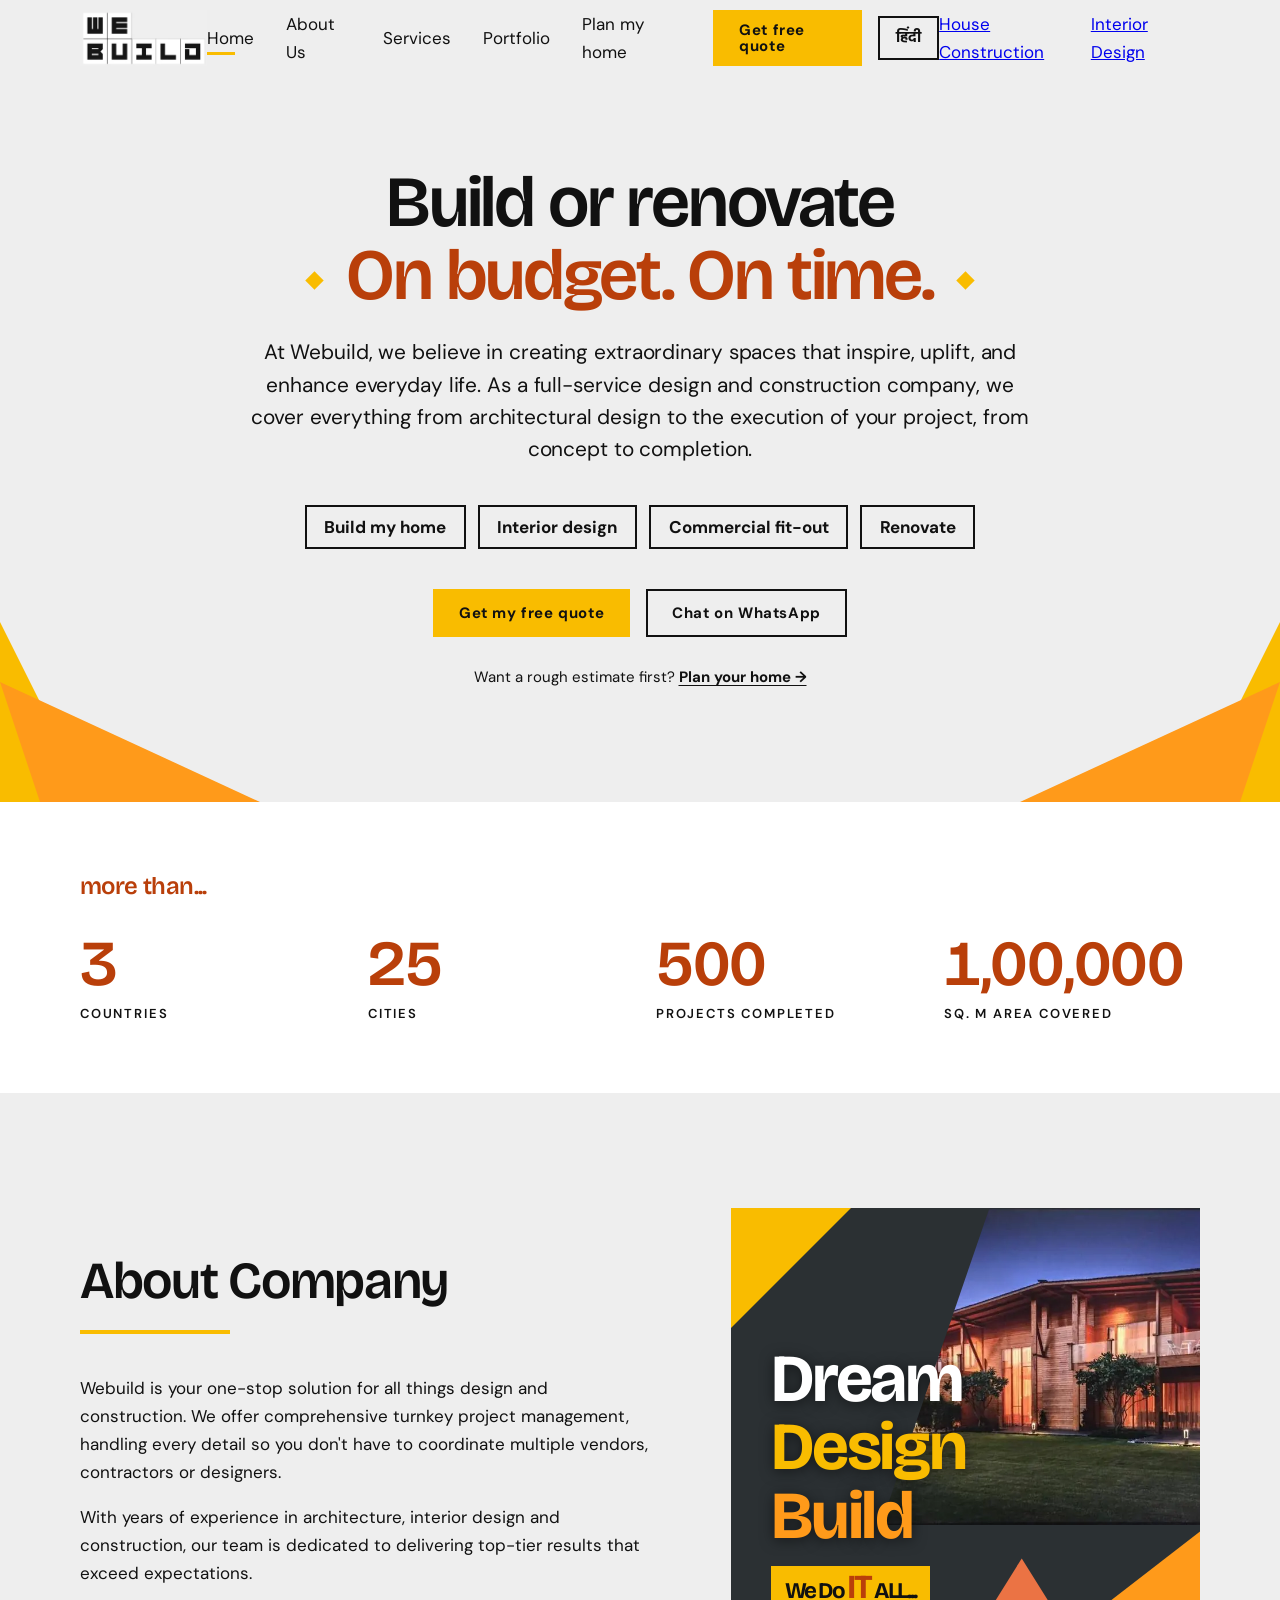
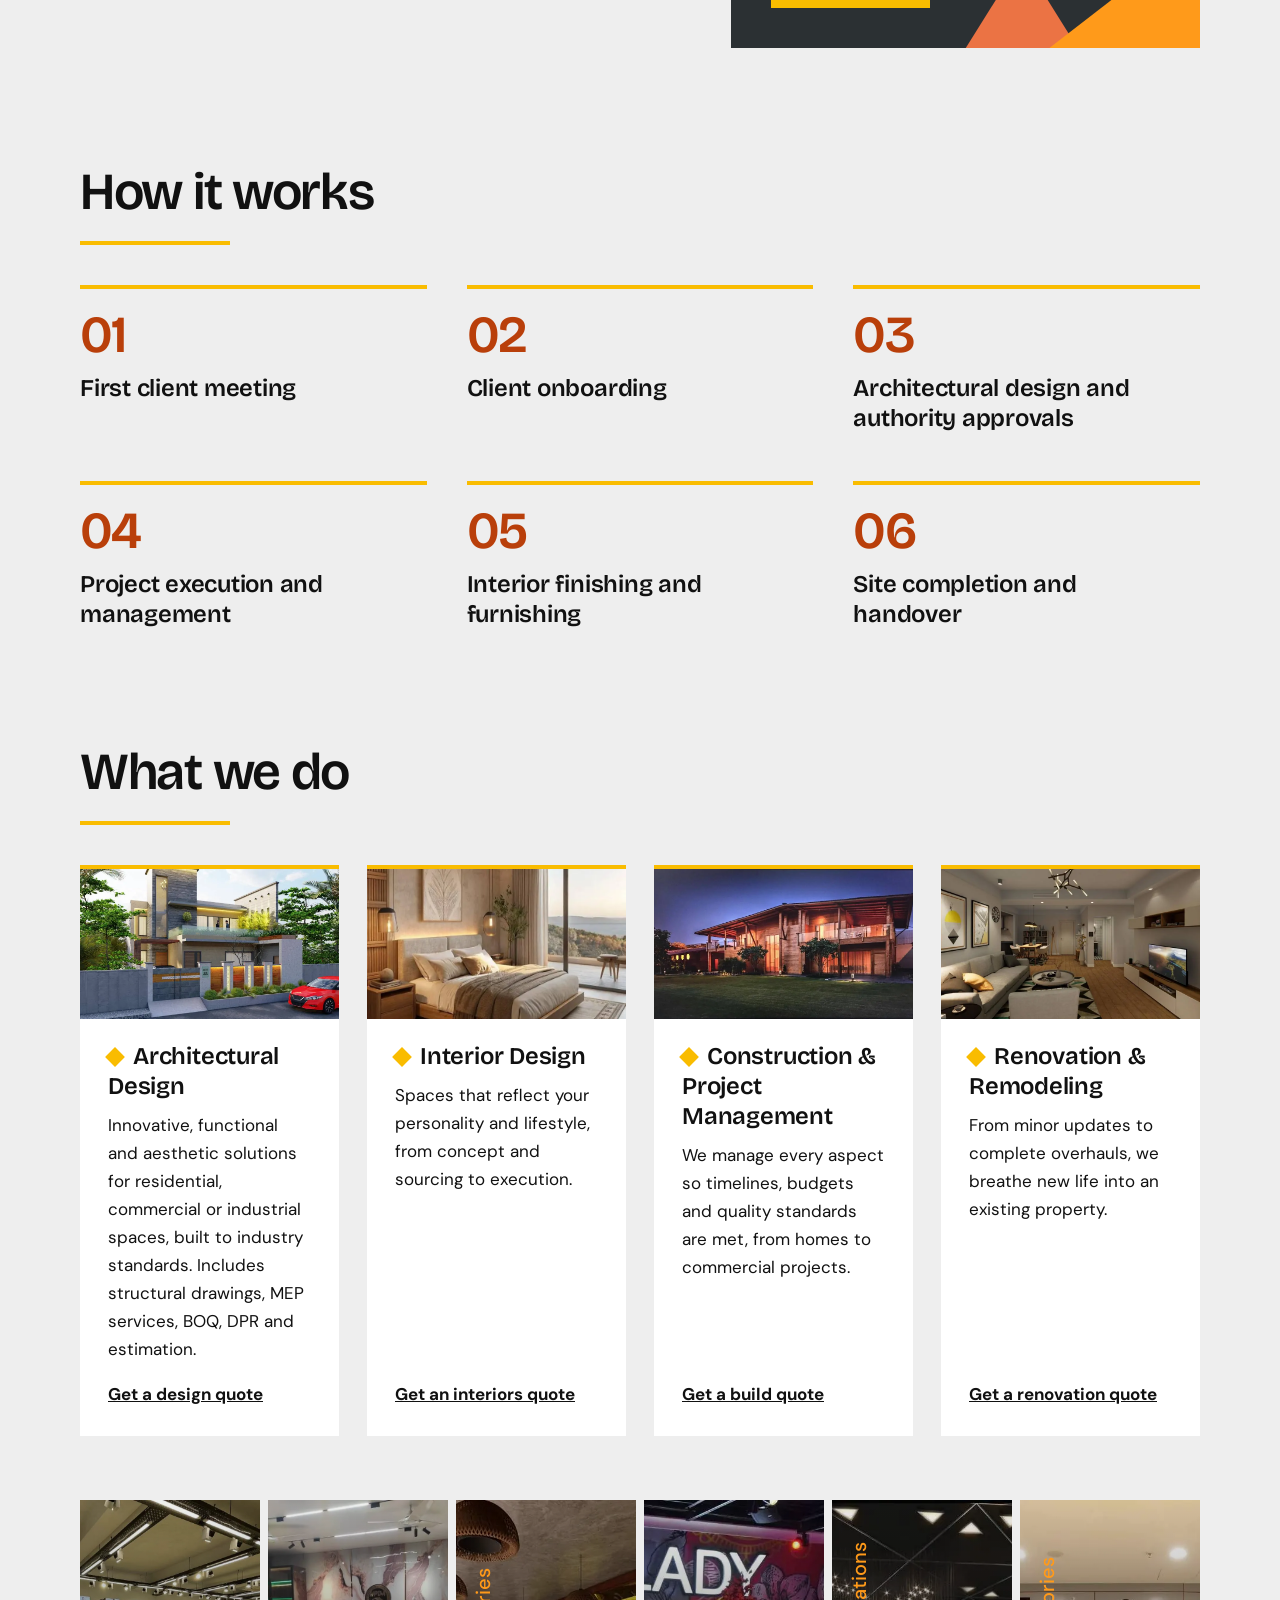
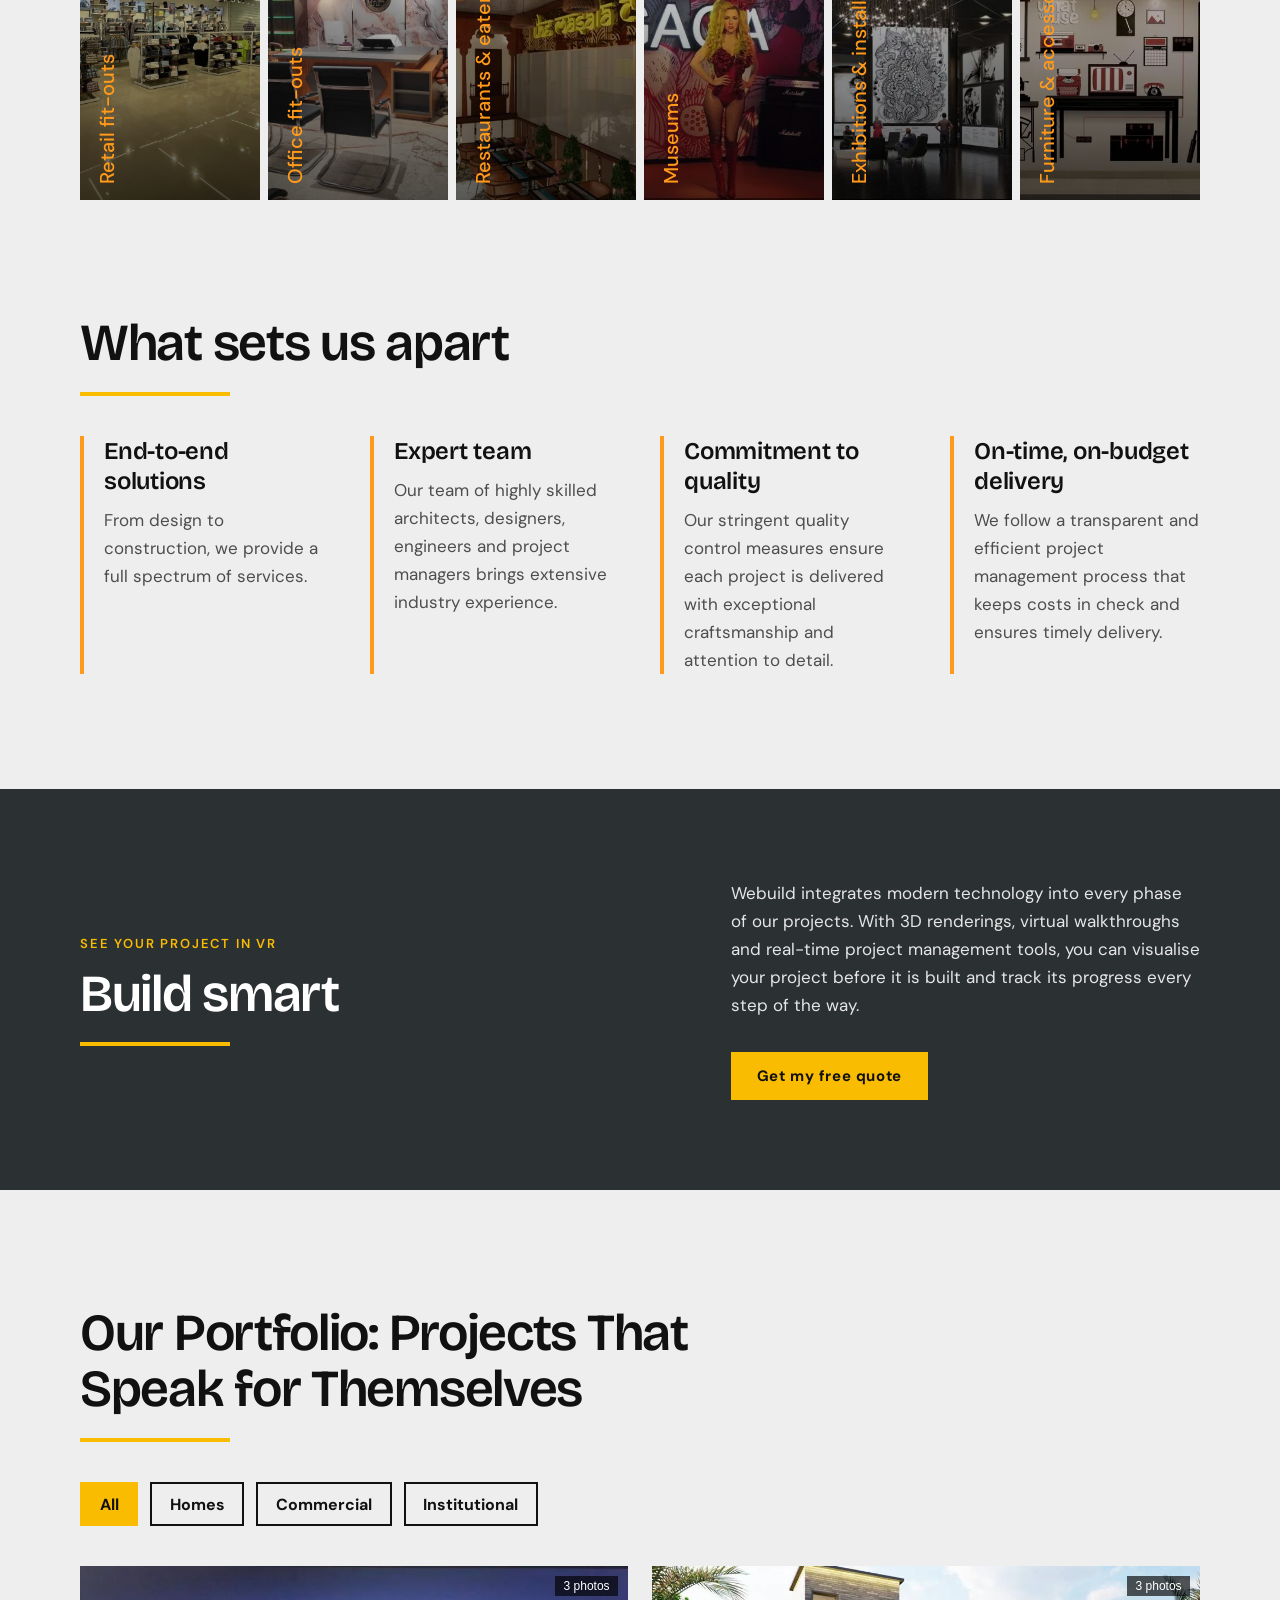
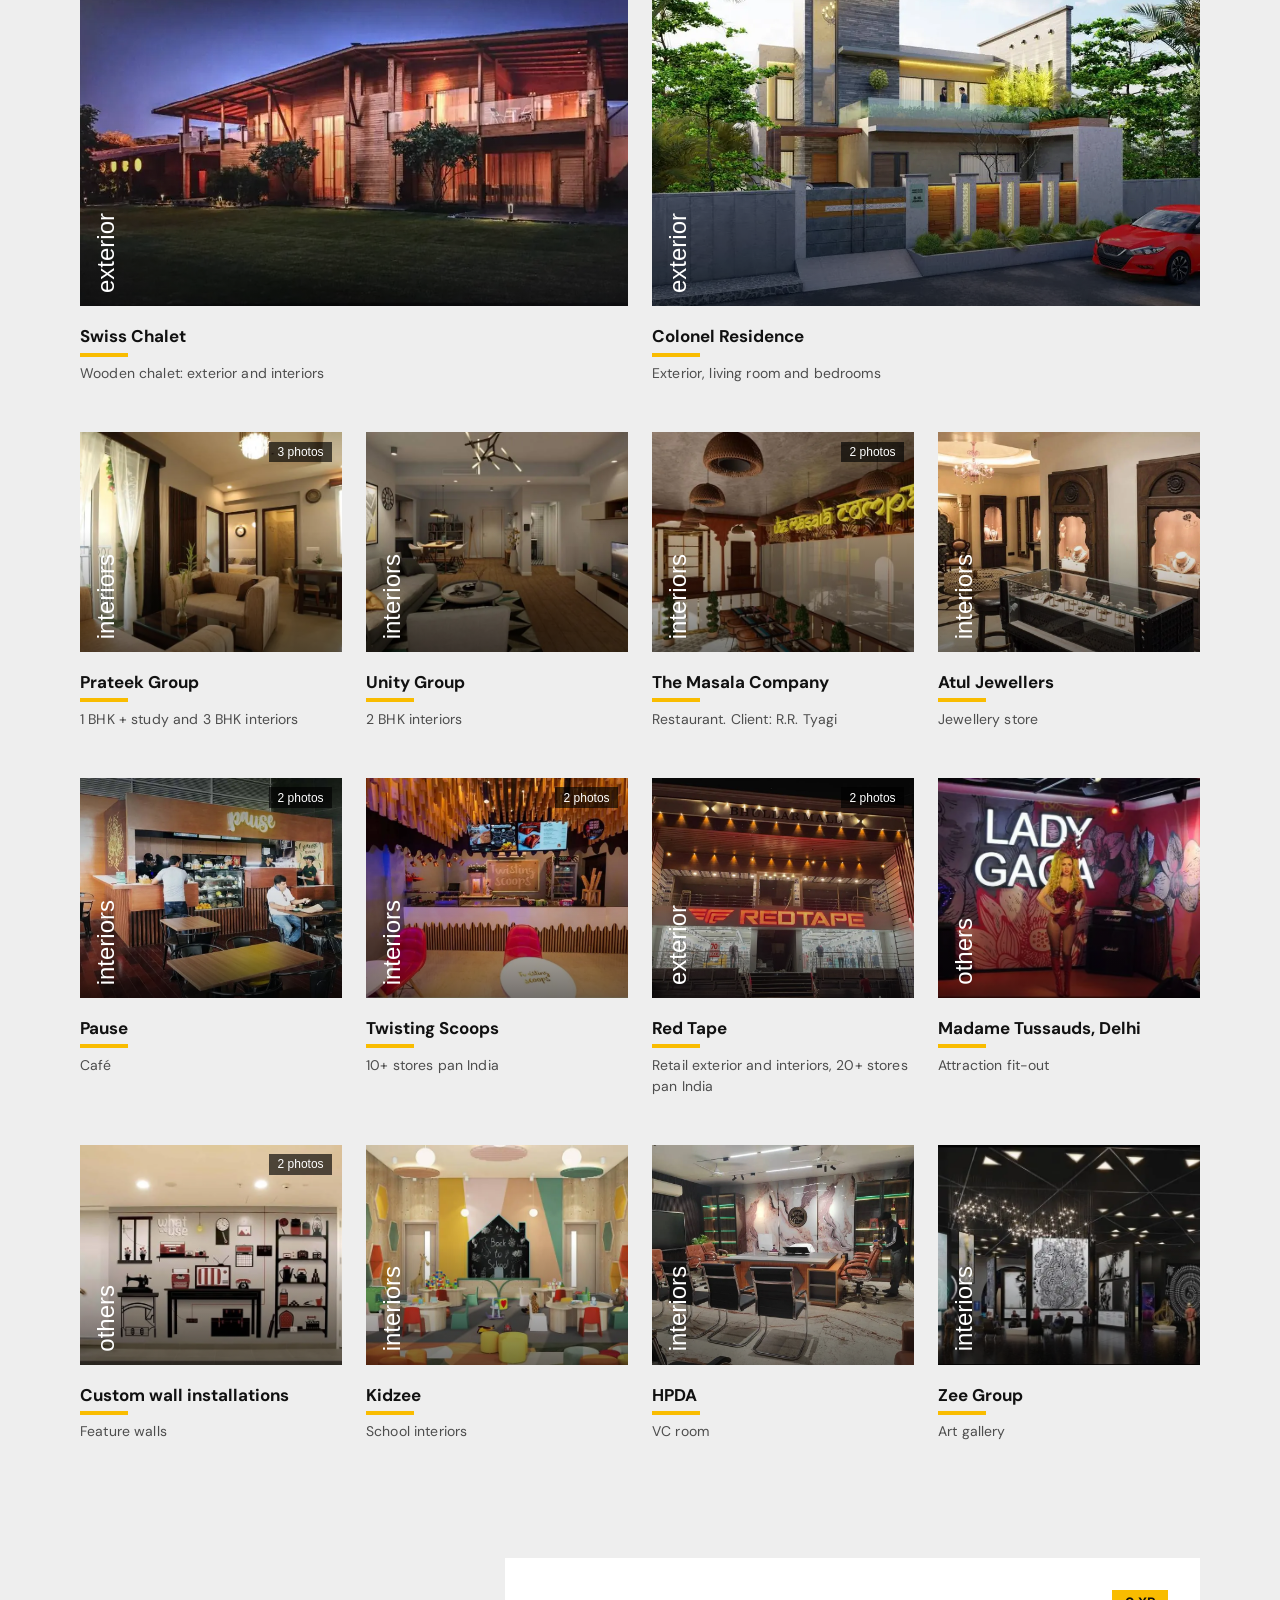
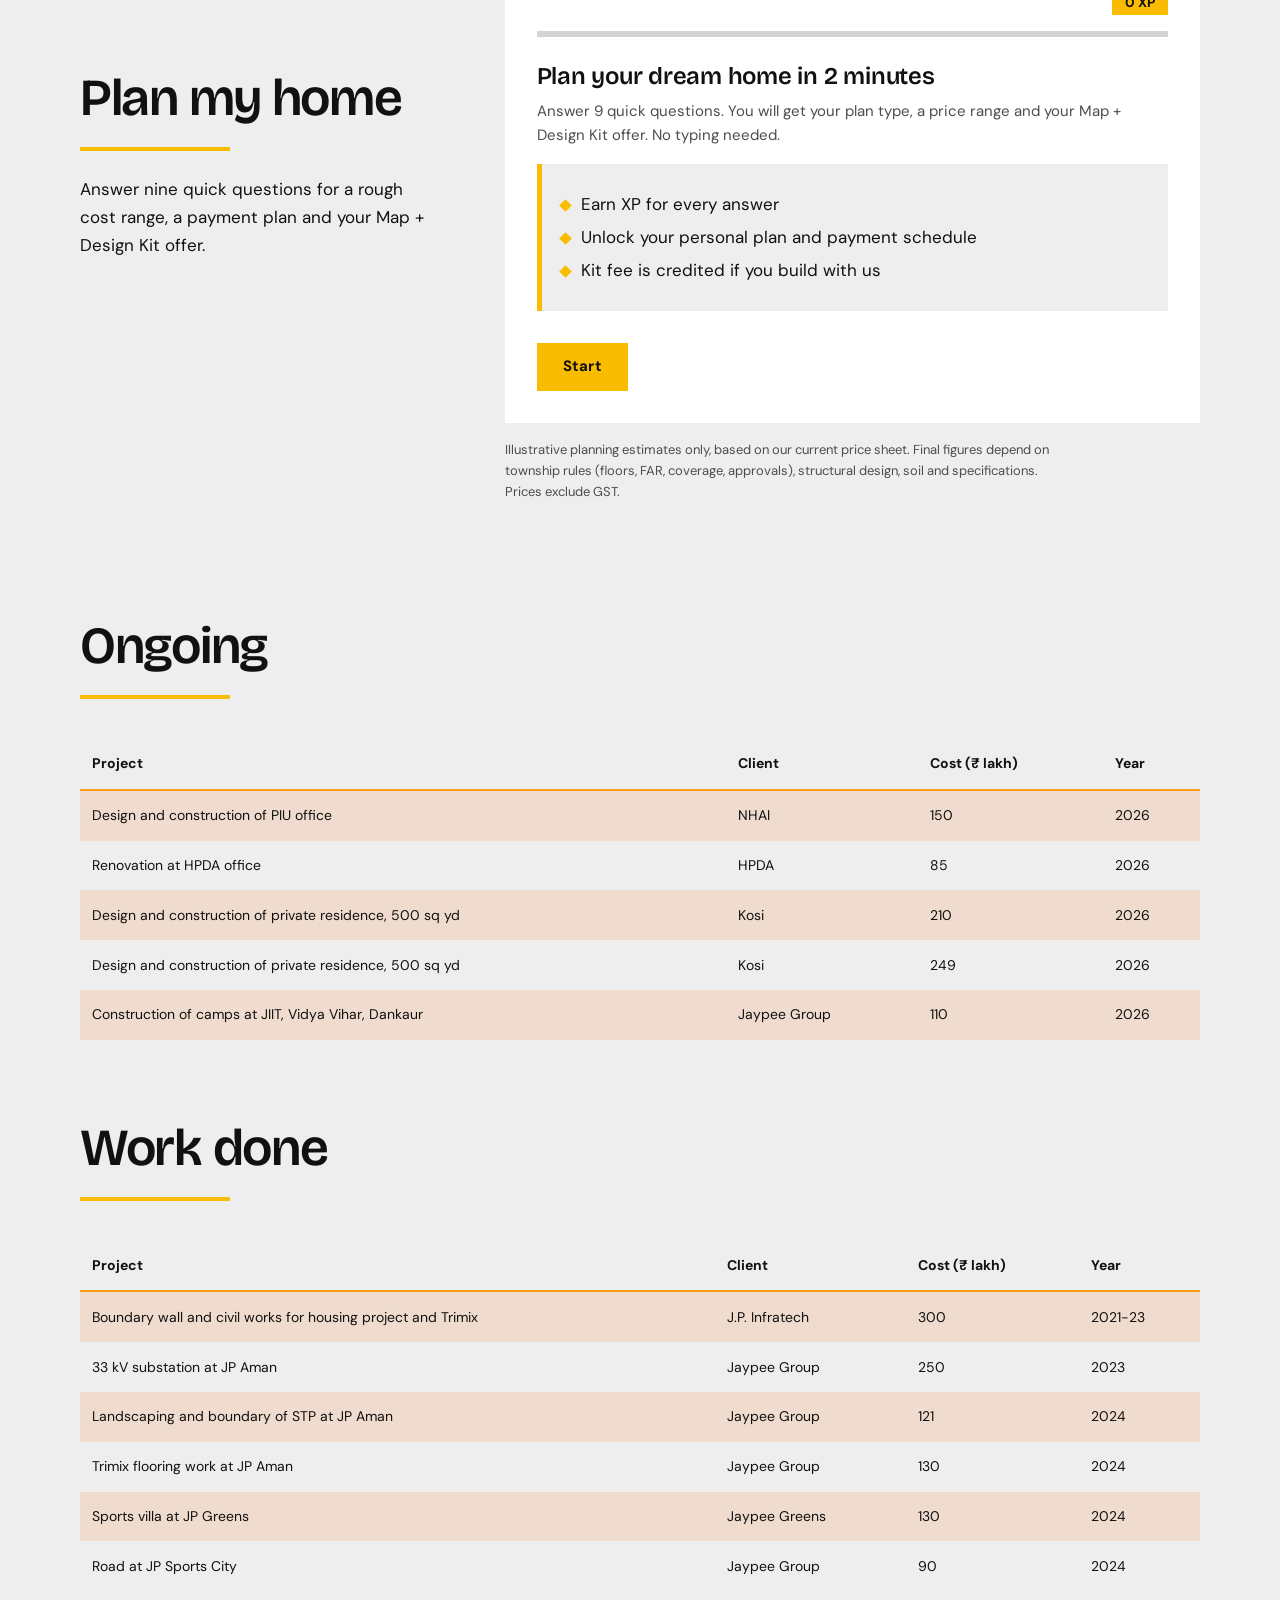
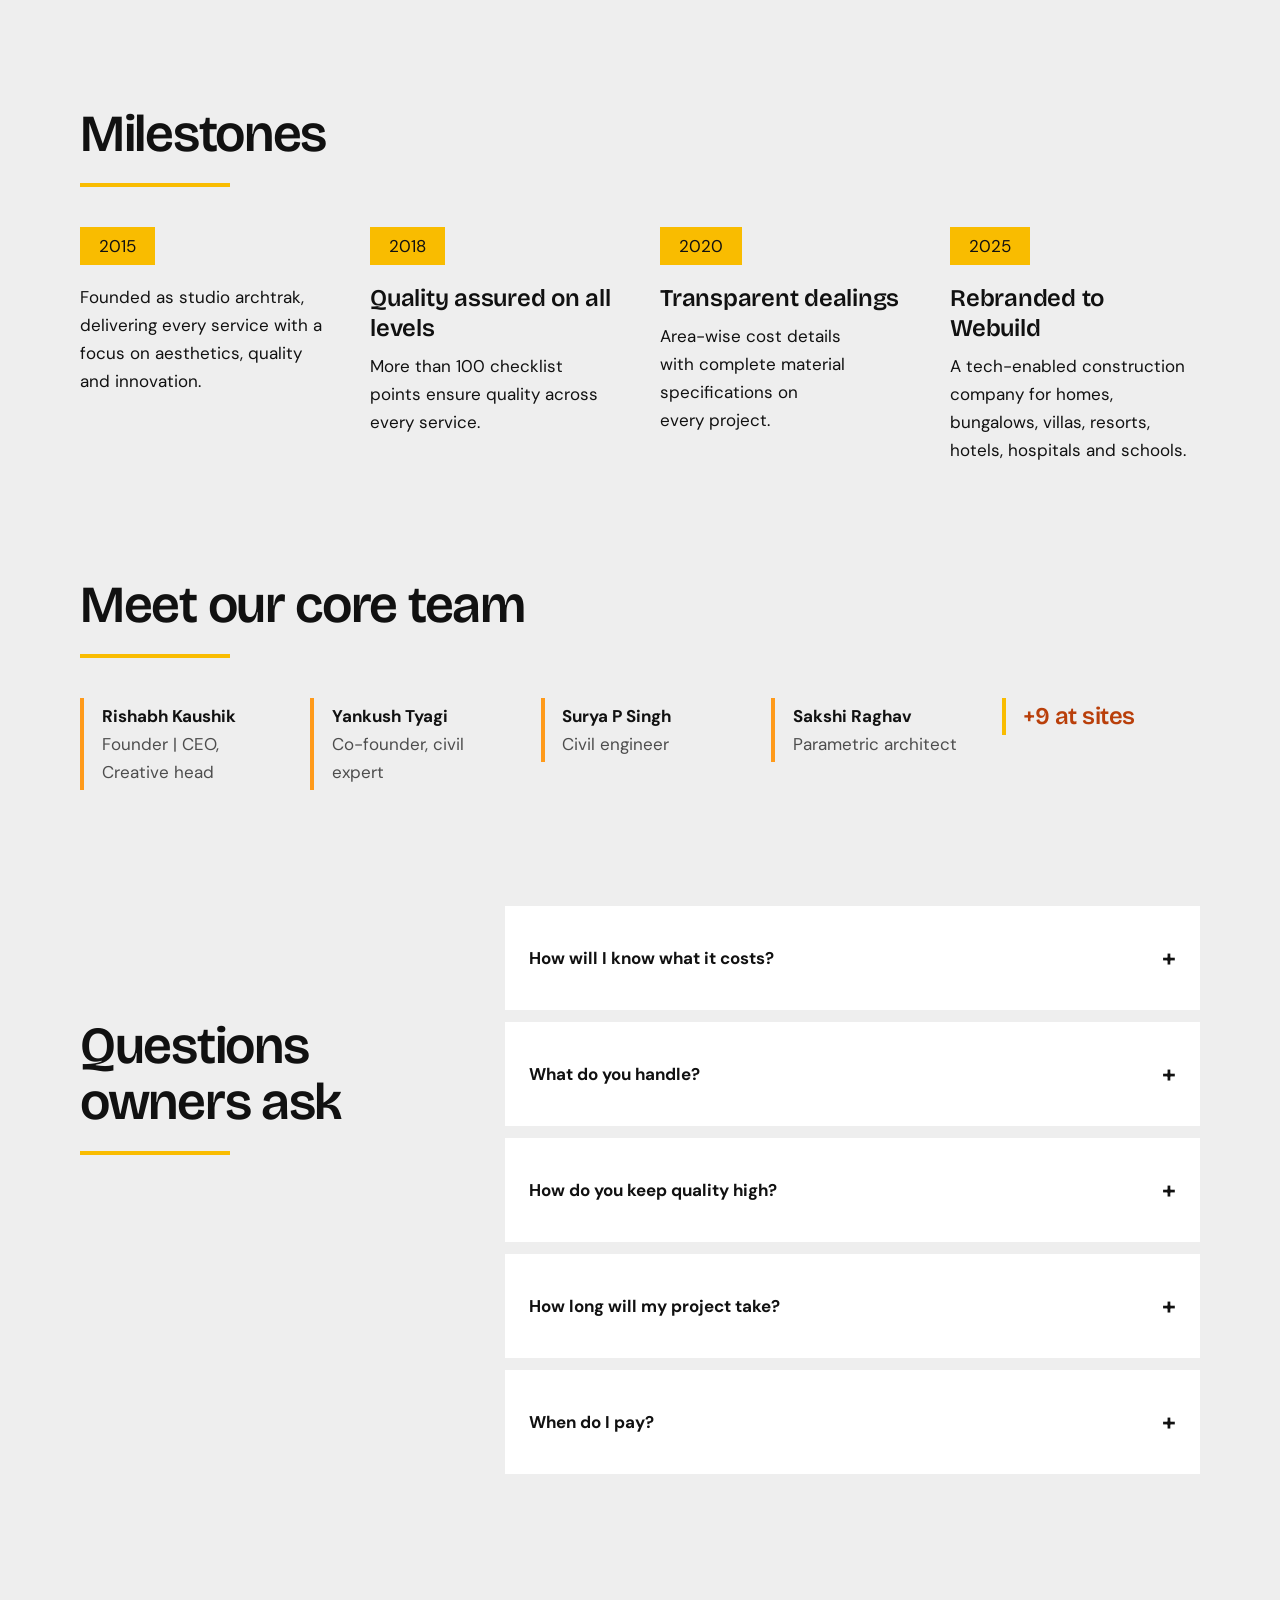
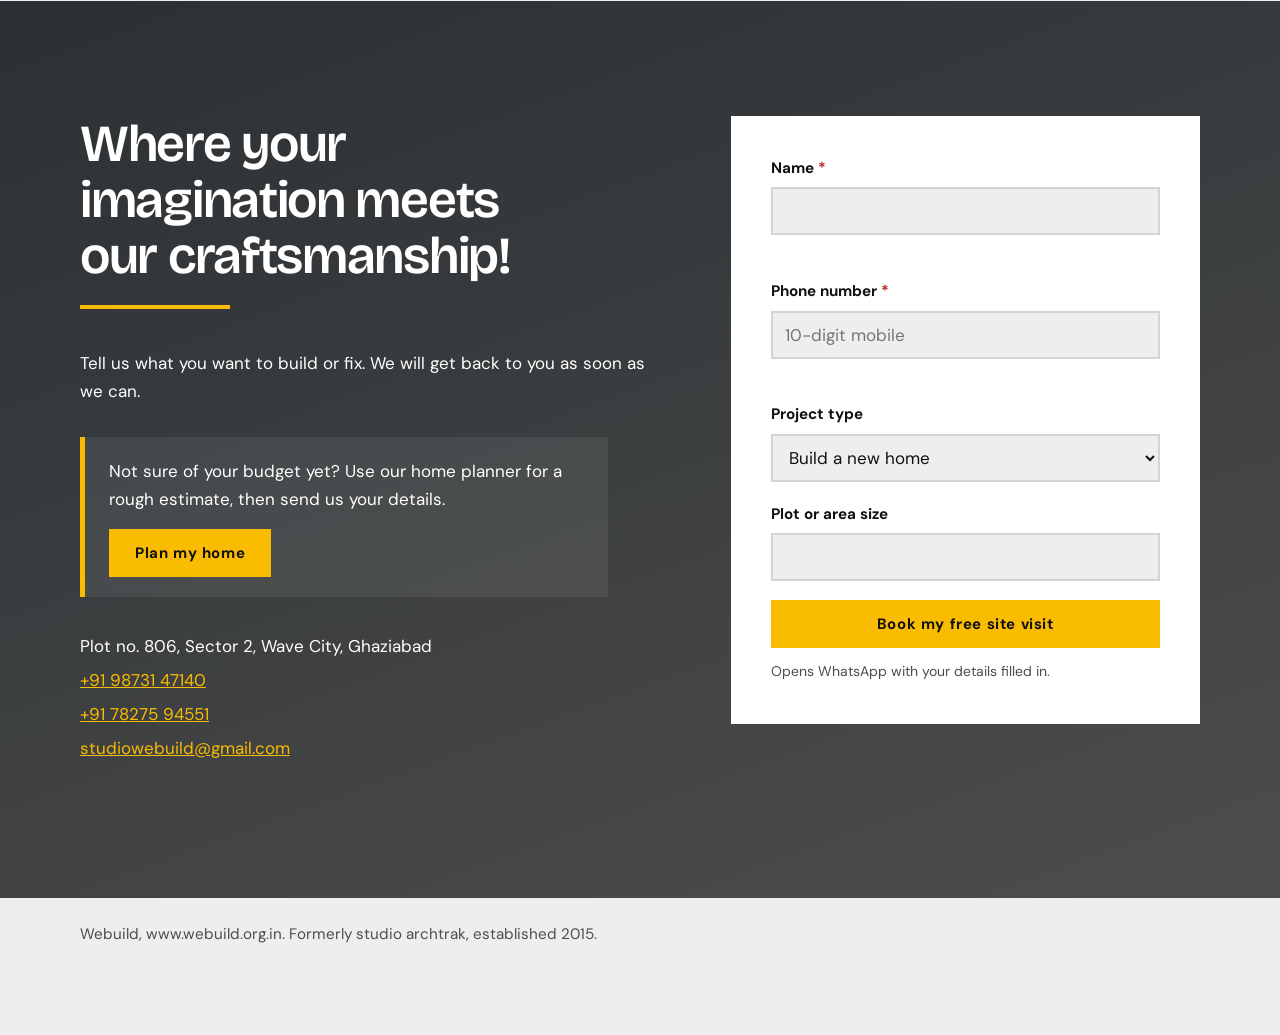
==== index.html @ 392fce67 "Add files via upload" ====
<!DOCTYPE html>

<html lang="en">
<head>
<meta charset="utf-8"/>
<meta content="width=device-width, initial-scale=1, viewport-fit=cover" name="viewport"/>
<title>House Construction &amp; Interior Design in Wave City/Ghaziabad/NCR | Webuild</title>
<meta content="Turnkey home construction, architecture and interiors in Wave City, Ghaziabad, NCR. Transparent area-wise costs, 100+ quality checks. Get a free site visit." name="description"/>
<link href="https://fonts.googleapis.com" rel="preconnect"/><link crossorigin="" href="https://fonts.gstatic.com" rel="preconnect"/><meta content="index,follow,max-image-preview:large" name="robots"/><link href="https://www.webuild.org.in/" rel="canonical"/><link href="https://www.webuild.org.in/" hreflang="en" rel="alternate"/><link href="https://www.webuild.org.in/hi/" hreflang="hi" rel="alternate"/><link href="https://www.webuild.org.in/" hreflang="x-default" rel="alternate"/><meta content="https://www.webuild.org.in/" property="og:url"/><meta content="Webuild" property="og:site_name"/><meta content="https://www.webuild.org.in/images/webuild-swiss-chalet-exterior-at-dusk.webp" property="og:image"/><meta content="1000" property="og:image:width"/><meta content="551" property="og:image:height"/><meta content="https://www.webuild.org.in/images/webuild-swiss-chalet-exterior-at-dusk.webp" name="twitter:image"/><meta content="hi_IN" property="og:locale:alternate"/><script>window.WB={lang:"en",alt:"https://www.webuild.org.in/hi/"}</script><script async="" src="https://www.googletagmanager.com/gtag/js?id=G-YB61EN7J5C"></script><script>window.dataLayer=window.dataLayer||[];function gtag(){dataLayer.push(arguments)}gtag('js',new Date());gtag('config','G-YB61EN7J5C');</script>
<link href="data:image/svg+xml,%3Csvg xmlns='http://www.w3.org/2000/svg' viewBox='0 0 64 64'%3E%3Crect width='64' height='64' fill='%23F9BC00'/%3E%3Ctext x='32' y='47' font-size='42' font-weight='700' text-anchor='middle' font-family='Arial' fill='%23111'%3EW%3C/text%3E%3C/svg%3E" rel="icon"/>
<meta content="website" property="og:type"/><meta content="House Construction &amp; Interior Design in Wave City/Ghaziabad/NCR | Webuild" property="og:title"/><meta content="Turnkey home construction, architecture and interiors in Wave City, Ghaziabad, NCR. Transparent area-wise costs, 100+ quality checks. Get a free site visit." property="og:description"/><meta content="en_IN" property="og:locale"/><meta content="summary" name="twitter:card"/><meta content="#F9BC00" name="theme-color"/>
<script type="application/ld+json">{"@context":"https://schema.org","@type":"GeneralContractor","name":"Webuild","alternateName":"studio archtrak","foundingDate":"2015","url":"https://www.webuild.org.in/","areaServed":["Wave City","Ghaziabad","Delhi NCR"],"email":"studiowebuild@gmail.com","telephone":["+919873147140","+917827594551"],"address":{"@type":"PostalAddress","streetAddress":"Plot no. 806, Sector 2, Wave City","addressLocality":"Ghaziabad","addressRegion":"Uttar Pradesh","addressCountry":"IN"}}</script>
<link href="https://fonts.googleapis.com/css2?family=Bricolage+Grotesque:opsz,wght@12..96,600;12..96,700&amp;family=DM+Sans:wght@400;500;700&amp;family=Hind:wght@400;600;700&amp;display=swap" rel="stylesheet"/>
<style>
/* Tokens taken from the profile deck: light grey ground, yellow/orange/coral triangles, charcoal, slate */
:root{--bg:#EEE;--card:#fff;--ink:#111;--mut:#4d4d4d;--y:#F9BC00;--o:#FF9A1A;--c:#EB7344;--s:#869CA3;--row:#F0DCCE;--line:#d4d4d4;
--f:"DM Sans","Hind",Arial,Helvetica,sans-serif;--fh:"Bricolage Grotesque","Hind","DM Sans",Arial,sans-serif;--lead:clamp(1.125rem,2vw,1.3rem);--sec:clamp(4.5rem,9vw,8rem);--gut:clamp(1.5rem,6vw,3rem);/* SPACING 4pt scale */--s2:.5rem;--s4:1rem;--s5:1.5rem;--s7:3rem;--s8:5rem;/* TYPE SCALE (fluid, ~1.25 ratio) */--t0:1.0625rem;--t1:clamp(1.25rem,2.4vw,1.5rem);--t2:clamp(1.5rem,3vw,1.9rem);--t3:clamp(2rem,5vw,3.25rem);--t4:clamp(2.5rem,7vw,4.5rem);/* COLOUR ROLES: brand shapes (--y,--o,--c) vs text-safe accent (--at, 4.5:1) */--at:#B93F0A;--err:#B3261E;/* MOTION */--ease:cubic-bezier(.2,.7,.2,1);--dur:.2s;color-scheme:light dark;box-sizing:border-box;padding-top:env(safe-area-inset-top,0px);padding-bottom:env(safe-area-inset-bottom,0px)}
@media (prefers-color-scheme:dark){:root:not([data-theme="light"]){--bg:#1c1f22;--card:#262a2e;--ink:#f2f2f2;--mut:#c4c4c4;--row:#33302d;--line:#3a3f44;--at:#FF9A1A;--err:#ff8a80}}
:root[data-theme="dark"]{--bg:#1c1f22;--card:#262a2e;--ink:#f2f2f2;--mut:#c4c4c4;--row:#33302d;--line:#3a3f44;--at:#FF9A1A;--err:#ff8a80}
*,*::before,*::after{box-sizing:inherit}
html{height:100%;scroll-behavior:smooth;scroll-padding-top:calc(env(safe-area-inset-top,0px) + 80px)}
body{min-height:100%;margin:0;background:var(--bg);color:var(--ink);font:400 var(--t0)/1.65 var(--f)}
h1,h2,h3{margin:0 0 .4em;font-family:var(--fh)}
h1{font-weight:600;line-height:1.02;letter-spacing:-.03em;font-size:var(--t4);text-wrap:balance}h2{font-weight:600;line-height:1.08;letter-spacing:-.025em;text-wrap:balance}
h2{font-size:var(--t3)}
h3{font-size:var(--t1);font-weight:600;line-height:1.25;letter-spacing:-.01em}
p{margin:0 0 1em;max-width:62ch;text-wrap:pretty}
:focus-visible{outline:3px solid var(--c);outline-offset:3px}
.w{width:min(100% - 2*var(--gut),1120px);margin-inline:auto;position:relative;z-index:1}
section{padding:var(--sec) 0;position:relative;overflow:hidden}
.sr{position:absolute;left:-9999px}
.rule{display:block;width:150px;height:4px;background:var(--y);margin:1.25rem 0 2.5rem}
.dia::before{content:"";display:inline-block;width:14px;height:14px;background:var(--y);transform:rotate(45deg);margin-right:.7rem}
.btn{display:inline-flex;align-items:center;justify-content:center;min-height:48px;padding:.6rem 1.5rem;border:2px solid var(--y);background:linear-gradient(var(--o),var(--o)) no-repeat left/0 100% var(--y);color:#111;font:700 .9375rem/1.1 var(--f);letter-spacing:.04em;text-decoration:none;cursor:pointer;transition:background-size var(--dur) var(--ease),border-color var(--dur),transform var(--dur) var(--ease)}
.btn:hover{background-size:100% 100%;border-color:var(--o)}.btn:active{transform:translateY(1px)}
.btn.alt{background:linear-gradient(var(--ink),var(--ink)) no-repeat left/0 100% transparent;color:var(--ink);border-color:var(--ink);transition:background-size var(--dur) var(--ease),color var(--dur)}
.btn.alt:hover{background-size:100% 100%;color:var(--bg);border-color:var(--ink)}
/* header + tiled logo */
header{position:fixed;left:0;right:0;top:env(safe-area-inset-top,0px);z-index:20;background:var(--bg)}main{padding-top:calc(76px + env(safe-area-inset-top,0px))}
.bar{display:flex;align-items:center;justify-content:space-between;min-height:76px}
.logo{text-decoration:none;display:block}.logo img{display:block;height:56px;width:auto;max-width:100%}
nav ul{display:flex;gap:2rem;list-style:none;margin:0;padding:0;align-items:center}
nav a{color:var(--ink);text-decoration:none;position:relative;padding-bottom:.4rem}
nav a:not(.btn)::after{content:"";position:absolute;left:0;bottom:0;width:0;height:3px;background:var(--y);transition:width .2s}
nav a:not(.btn):hover::after,nav a[aria-current]::after{width:28px}
.lt{min-height:44px;margin-left:var(--s4);padding:0 var(--s4);border:2px solid var(--ink);background:transparent;color:var(--ink);font:700 .95rem var(--f);cursor:pointer}.lt:hover{background:var(--ink);color:var(--bg)}
.mb{display:none;min-width:48px;min-height:48px;background:none;border:2px solid var(--ink);color:var(--ink);font-size:1.3rem;cursor:pointer}
@media (max-width:820px){.mb{display:block}nav{position:absolute;left:0;right:0;top:100%;background:var(--bg);display:none;border-bottom:3px solid var(--y)}nav.open{display:block}nav ul{flex-direction:column;align-items:stretch;gap:0;padding:.5rem 1.25rem 1rem}nav li a{display:block;padding:.8rem 0}}
/* hero with low-poly corners */
.hero{text-align:center;padding-top:clamp(3.5rem,7vw,6rem);padding-bottom:7rem}
.hero h1{margin-bottom:1.5rem}
.hero .o{color:var(--at);display:block}
.hero .o::before,.hero .o::after{content:"";display:inline-block;width:.18em;height:.18em;background:var(--y);transform:rotate(45deg);margin:0 .35em;vertical-align:middle}
.hero p{margin-inline:auto;max-width:56ch;font-size:var(--lead);line-height:1.55;letter-spacing:-.005em}
.deco{position:absolute;z-index:0;pointer-events:none}
.bl{bottom:0;left:0;width:260px}.br{bottom:0;right:0;width:260px;transform:scaleX(-1)}
.chips{display:flex;flex-wrap:wrap;gap:.75rem;justify-content:center;margin:2.5rem 0 0;padding:0;list-style:none}
.chips a{display:flex;align-items:center;min-height:44px;padding:0 1.1rem;transition:background var(--dur),color var(--dur);border:2px solid var(--ink);color:var(--ink);text-decoration:none;font-weight:700;background:var(--bg)}
.chips a:hover{background:var(--ink);color:var(--bg)}
.cta{display:flex;flex-wrap:wrap;gap:1rem;justify-content:center;margin-top:2.5rem}
/* stats */
.stats{background:var(--card);padding:clamp(3rem,6vw,4.5rem) 0}
.stats .w{display:grid;grid-template-columns:1fr;gap:2rem}
.stats h2{color:var(--at);margin:0;font-size:var(--t1)}.stats h2 br{display:none}
.stats ul{list-style:none;margin:0;padding:0;display:grid;grid-template-columns:repeat(4,minmax(0,1fr));gap:2rem}
.stats li{display:flex;flex-direction:column;align-items:flex-start;gap:.6rem}
.stats b{font:600 clamp(2.5rem,6vw,4rem)/1 var(--fh);letter-spacing:-.02em;font-variant-numeric:tabular-nums;color:var(--at);min-width:2ch}
.stats span{font-weight:600;text-transform:uppercase;font-size:.8125rem;line-height:1.2;letter-spacing:.14em}
@media (max-width:760px){.stats ul{grid-template-columns:repeat(2,minmax(0,1fr));gap:2rem 1.5rem}}
/* about */
.two{display:grid;grid-template-columns:1.1fr .9fr;gap:clamp(2rem,6vw,5rem);align-items:center}
@media (max-width:820px){.two{grid-template-columns:1fr}}
.dd{background:#2b3033;color:#fff;padding:clamp(1.5rem,4vw,2.5rem);position:relative;overflow:hidden;isolation:isolate;min-height:clamp(340px,52vw,440px);display:flex;flex-direction:column;justify-content:flex-end;font:700 clamp(2.4rem,7vw,4.2rem)/1.02 var(--fh);letter-spacing:-.03em;text-shadow:0 2px 14px rgba(0,0,0,.55)}
.dd p{margin:0;position:relative;z-index:1}.dd p:nth-of-type(2){color:var(--y)}.dd p:nth-of-type(3){color:#FF9A1A}
.dd .all{display:inline-block;align-self:flex-start;margin-top:1rem;padding:.35rem .9rem;background:var(--y);color:#111;font-size:clamp(1rem,2.6vw,1.4rem);text-shadow:none}.dd .all b{font-size:1.5em;line-height:.9;color:#B93F0A}
.dd .pt{position:absolute;z-index:-1;top:0;right:0;width:68%;height:72%;background-size:cover;background-position:center;clip-path:polygon(34% 0,100% 0,100% 100%,0 100%);transition:transform .6s var(--ease)}.dd:hover .pt{transform:scale(1.05)}
.dd i{position:absolute;z-index:-1;display:block}
.dd .t1{left:-30px;top:-30px;width:180px;height:180px;background:var(--y);clip-path:polygon(0 0,100% 0,0 100%)}
.dd .t2{right:22%;bottom:-30px;width:150px;height:120px;background:var(--c);clip-path:polygon(0 100%,100% 100%,50% 0);transition:transform .5s var(--ease)}.dd:hover .t2{transform:translateY(-14px)}
.dd .t3{right:-30px;bottom:-30px;width:220px;height:170px;background:var(--o);clip-path:polygon(100% 0,100% 100%,0 100%)}
@media(prefers-reduced-motion:reduce){.dd .t2,.dd .pt{transition:none}}
/* mission steps, staggered like the deck */
.steps{display:grid;grid-template-columns:repeat(3,1fr);gap:3rem;margin-top:1rem}
.steps article:nth-child(2){margin-top:3rem}.steps article:nth-child(3){margin-top:6rem}
@media (max-width:820px){.steps{grid-template-columns:1fr}.steps article:nth-child(n){margin-top:0}}
/* services */
.sv{display:grid;grid-template-columns:repeat(auto-fit,minmax(240px,1fr));gap:1.75rem}
.sv article{background:var(--card);padding:1.75rem;display:flex;flex-direction:column;border-top:4px solid var(--y)}
.sv article p{flex:1}.sv a{color:var(--ink);font-weight:700}
.fo{display:grid;grid-template-columns:repeat(6,minmax(0,1fr));gap:8px;margin-top:4rem}
.fo div{background:linear-gradient(160deg,#4d4d4d,#2b3033);min-height:clamp(240px,40vw,300px);padding:clamp(.4rem,1.5vw,1rem);display:flex;align-items:flex-end}.fo .vl{font-size:clamp(.75rem,1.9vw,1.25rem);overflow-wrap:anywhere}
.vl{writing-mode:vertical-rl;transform:rotate(180deg);font-weight:500;color:var(--o);font-size:1.5rem;line-height:1.1}
/* portfolio */
.tabs{display:flex;flex-wrap:wrap;gap:.75rem;margin:0 0 2.5rem}
.tab{min-height:44px;padding:.4rem 1.1rem;border:2px solid var(--ink);background:transparent;color:var(--ink);font:700 1rem var(--f);cursor:pointer}
.tab[aria-selected="true"]{background:var(--y);border-color:var(--y);color:#111}
#pg{display:grid;grid-template-columns:repeat(4,minmax(0,1fr));gap:3rem 1.5rem}
#pg:not(:has(.pc[hidden])) .pc:nth-child(-n+2){grid-column:span 2}#pg:not(:has(.pc[hidden])) .pc:nth-child(-n+2) .ph{height:340px}
@media (max-width:960px){#pg{grid-template-columns:repeat(2,minmax(0,1fr))}}
@media (max-width:560px){#pg{grid-template-columns:1fr}#pg:not(:has(.pc[hidden])) .pc:nth-child(-n+2){grid-column:auto}#pg:not(:has(.pc[hidden])) .pc:nth-child(-n+2) .ph{height:220px}}
.pc[hidden]{display:none}
.ph{height:170px;padding:.8rem;display:flex;align-items:flex-end;background:linear-gradient(135deg,var(--s),#4d4d4d)}
.ph.com{background:linear-gradient(135deg,#4d4d4d,var(--c))}
.ph.inst{background:linear-gradient(135deg,var(--y),var(--o) 55%,#4d4d4d)}
.ph .vl{color:#fff}
.cap{display:inline-block;font-weight:700;border-bottom:4px solid var(--y);margin:1rem 0 .4rem}
.meta{color:var(--mut);font-size:.875rem;line-height:1.5;letter-spacing:.01em;margin:0}
/* tables */
.tw{overflow-x:auto;margin:0 0 5rem}.tw:last-child{margin-bottom:0}
table{width:100%;border-collapse:collapse;min-width:600px;font-size:.875rem;line-height:1.5}
th{text-align:left;padding:.9rem .75rem;border-bottom:2px solid var(--o)}
td{padding:.9rem .75rem}
tbody tr:nth-child(odd) td{background:var(--row)}
/* milestones, team */
.ms{display:grid;grid-template-columns:repeat(auto-fit,minmax(220px,1fr));gap:2.5rem}
.yr{display:inline-block;background:var(--y);color:#111;padding:.3rem 1.2rem;margin-bottom:1.1rem}
.tm{display:grid;grid-template-columns:repeat(auto-fit,minmax(180px,1fr));gap:2rem;align-items:start}
.tm div{border-left:4px solid var(--o);padding:.25rem 0 .25rem 1.1rem}.tm .big{font-size:1.5rem;line-height:1.2;border-left-color:var(--y)}
.tm b{display:block}.tm span{color:var(--mut)}
.big{font-family:var(--fh);font-size:2.4rem;font-weight:600;color:var(--at);letter-spacing:-.02em;font-variant-numeric:tabular-nums}
/* faq */
details{background:var(--card);margin-bottom:.75rem}.faq{display:grid;grid-template-columns:minmax(0,4fr) minmax(0,8fr);gap:2rem clamp(2rem,6vw,5rem);align-items:start}.fh{position:sticky;top:7rem}.fh .rule{margin-bottom:0}@media (max-width:820px){.faq{grid-template-columns:1fr}.fh{position:static}.fh .rule{margin-bottom:.5rem}}
summary{cursor:pointer;padding:1.25rem 1.5rem;font-weight:700;list-style:none;display:flex;justify-content:space-between;align-items:center;gap:1rem;min-height:64px}
summary::-webkit-details-marker{display:none}
summary::after{content:"+";font-size:1.5rem;line-height:1;transition:transform .2s}
details[open] summary::after{transform:rotate(45deg)}
details p{margin:0;padding:0 1.5rem 1.5rem;color:var(--mut)}
/* contact */
.ct{background:linear-gradient(160deg,#2b3033,#4d4d4d);color:#fff}
.ct h2{color:#fff}
.ct a{color:var(--y)}
.ct .two{align-items:start}
.ct .ok a{color:var(--ink);font-weight:700;text-decoration:underline}.fnote{margin:.75rem 0 0;font-size:.875rem;color:var(--mut)}form{background:var(--card);color:var(--ink);padding:clamp(1.5rem,4vw,2.5rem)}.ct .two>div>p:last-of-type{line-height:2;margin-top:2rem}
.fd{display:grid;gap:.4rem;margin-top:1.25rem}
.fd:first-child{margin-top:0}
label{font-weight:700;font-size:.95rem}
input,select{width:100%;min-height:48px;padding:.5rem .8rem;border:2px solid var(--line);background:var(--bg);color:var(--ink);font:inherit}
.err{color:var(--err);font-size:.9rem;min-height:1.2em;margin:0}

.ok{border:2px solid #17794A;padding:1rem;font-weight:700;margin-top:1rem}
footer{padding:1.5rem 0 5.5rem;font-size:.95rem;color:var(--mut)}
.mbar{display:none}
@media (max-width:820px){.mbar{display:grid;grid-template-columns:1fr 1fr;gap:.6rem;position:fixed;left:0;right:0;bottom:0;z-index:30;background:#111;padding:.6rem .8rem calc(.6rem + env(safe-area-inset-bottom,0px))}.mbar .btn{min-height:46px}}
/* ---- Interaction layer ---- */
header{transition:box-shadow var(--dur)}header.sc{box-shadow:0 1px 0 var(--line)}
.sv article,.pc{transition:transform var(--dur) var(--ease)}.sv article:hover,.pc:hover{transform:translateY(-8px)}.sv article:hover{box-shadow:0 14px 30px rgba(0,0,0,.14)}
input[aria-invalid="true"]{border-color:var(--err)}input:focus-visible,select:focus-visible{outline-offset:0;border-color:var(--ink)}
label[data-req]::after{content:" *";color:var(--err)}
.skip:focus{left:var(--s4);top:var(--s4);z-index:99;background:var(--y);color:#111;padding:var(--s2) var(--s4)}
:lang(hi) h1,:lang(hi) h2,:lang(hi) h3{font-family:"Hind","Bricolage Grotesque",sans-serif;font-weight:600;line-height:1.3;letter-spacing:0}:lang(hi) .big,:lang(hi) .btn,:lang(hi) .meta,:lang(hi) .stats b,:lang(hi) .stats span,:lang(hi) .hero p{letter-spacing:0}:lang(hi) .stats span{text-transform:none;font-size:.9375rem}:lang(hi) .hero p{line-height:1.8}:lang(hi) .btn{line-height:1.3}html:lang(hi) body{line-height:1.8}
.ph{position:relative;overflow:hidden;border:0;width:100%;height:220px;cursor:default}button.ph{cursor:zoom-in}.ph img{position:absolute;inset:0;width:100%;height:100%;object-fit:cover;transition:transform var(--dur) var(--ease)}button.ph:hover img{transform:scale(1.1)}.ph:has(img)::after{content:"";position:absolute;inset:0;background:linear-gradient(0deg,rgba(0,0,0,.55),transparent 55%)}.ph .vl{position:relative;z-index:1}.cnt{position:absolute;z-index:1;top:.6rem;right:.6rem;background:rgba(0,0,0,.65);color:#fff;font-size:.75rem;padding:.2rem .55rem}
.sv article{overflow:hidden}.sv article>img{display:block;width:calc(100% + 3.5rem);max-width:none;height:150px;object-fit:cover;margin:-1.75rem -1.75rem 1.4rem}
.fo div{background-size:cover;background-position:center}
dialog.lb{border:0;padding:0;background:#111;color:#fff;width:min(96vw,1100px);max-width:none}dialog.lb::backdrop{background:rgba(0,0,0,.8)}.lb img{display:block;width:100%;max-height:78vh;object-fit:contain;background:#000}.lbb{display:flex;align-items:center;gap:.5rem;padding:.6rem .9rem}.lbb span{flex:1}.lbb button{min-width:44px;min-height:44px;border:1px solid #666;background:transparent;color:#fff;font-size:1.2rem;cursor:pointer}.lbb button:hover{background:#333}.lb.one #lbp,.lb.one #lbn{display:none}
/* ---- Micro-interactions (3): reveal, click cues, compact header ---- */
.js .rv{opacity:0;transform:translateY(40px) scale(.97);transition:opacity .8s var(--ease) var(--d,0ms),transform .8s var(--ease) var(--d,0ms)}
.js .rv.in{opacity:1;transform:none}
.pc .cap{display:block;width:100%;border-bottom:0;padding-bottom:.4rem;background:linear-gradient(var(--y),var(--y)) no-repeat left bottom/3rem 4px;transition:background-size .3s var(--ease)}
.pc:hover .cap,.pc:focus-within .cap{background-size:100% 6px}
.cnt{transition:background .25s,color .25s}.pc:hover .cnt,.pc:focus-within .cnt{background:var(--y);color:#111}
.fo div{position:relative;overflow:hidden}.fo div::after{content:"";position:absolute;inset:0;background:linear-gradient(0deg,rgba(0,0,0,.65),rgba(0,0,0,.05));transition:opacity .25s var(--ease)}.fo div:hover::after{opacity:.2}
.fo .vl{position:relative;z-index:1;translate:0 0;transition:translate .25s var(--ease)}.fo div:hover .vl{translate:0 -14px;color:#fff}.fo div{transition:flex .3s}
.bar{transition:min-height .25s var(--ease)}header.cp .bar{min-height:56px}
.logo img{transition:height .25s var(--ease)}header.cp .logo img{height:38px}
header::after{content:"";position:absolute;left:0;right:0;bottom:0;height:5px;background:var(--o);transform:scaleX(var(--p,0));transform-origin:left}
/* ---- Case study ---- */
html.csopen{overflow:hidden}
dialog.cs{width:100%;height:100%;max-width:none;max-height:none;border:0;padding:0;background:var(--bg);color:var(--ink);overflow-y:auto}
.csh{position:sticky;top:0;z-index:3;display:flex;justify-content:space-between;align-items:center;padding:.75rem var(--gut);background:var(--bg);border-bottom:1px solid var(--line);font-size:.8125rem;letter-spacing:.14em;font-weight:600}
.csh button{min-height:44px;padding:0 1rem;border:2px solid var(--ink);background:transparent;color:var(--ink);font:700 .9375rem var(--f);cursor:pointer}.csh button:hover{background:var(--ink);color:var(--bg)}
.csc{width:min(100% - 2*var(--gut),1120px);margin:0 auto}
.cs .eb{margin:clamp(2.5rem,6vw,4.5rem) 0 .75rem;font-size:.8125rem;font-weight:600;text-transform:uppercase;letter-spacing:.14em;color:var(--at)}
.cs h2{font-size:var(--t4);margin:0 0 clamp(1.5rem,4vw,2.5rem)}
.cs figure{margin:0}.cs img{display:block;width:100%;height:auto}
.cs figure.cov{width:min(100% - 2*var(--gut),1120px);margin:0 auto}.cs .cov img{max-height:78vh;object-fit:cover}
.cs figcaption{margin-top:.75rem;font-size:.875rem;line-height:1.5;color:var(--mut);max-width:62ch}
.cs figcaption b{margin-right:.6rem;font-size:.75rem;font-weight:600;text-transform:uppercase;letter-spacing:.1em;color:var(--ink)}
.facts{display:flex;flex-wrap:wrap;gap:1.5rem 3.5rem;margin:clamp(2rem,5vw,3.5rem) 0;padding:1.5rem 0;border-block:1px solid var(--line)}
.facts div{display:grid;gap:.3rem}.facts dt{font-size:.8125rem;font-weight:600;text-transform:uppercase;letter-spacing:.14em;color:var(--mut)}.facts dd{margin:0;font-weight:600}
.nar{display:grid;grid-template-columns:1fr 1fr;gap:2rem clamp(2rem,6vw,5rem);margin-bottom:clamp(2.5rem,6vw,4.5rem)}.nar h3{font-size:.8125rem;text-transform:uppercase;letter-spacing:.14em;color:var(--at);margin-bottom:.75rem}
.seq{display:grid;grid-template-columns:repeat(2,minmax(0,1fr));gap:clamp(1.5rem,4vw,3rem) clamp(1rem,2.5vw,2rem);align-items:start}.seq figure.wide{grid-column:1/-1}
.res{margin:clamp(3rem,7vw,5rem) 0 0;max-width:30ch;padding-left:1.25rem;border-left:5px solid var(--y);font:600 var(--t2)/1.25 var(--fh);letter-spacing:-.01em}
.cs blockquote{margin:2.5rem 0 0;max-width:52ch;font-size:var(--lead)}.cs cite{display:block;margin-top:.75rem;font-size:.875rem;color:var(--mut);font-style:normal}
.csn{display:flex;flex-wrap:wrap;justify-content:space-between;align-items:center;gap:1.5rem;margin-top:clamp(3rem,7vw,5.5rem);padding:2rem 0 clamp(3rem,7vw,5rem);border-top:1px solid var(--line)}
.csn button{min-height:48px;padding:0;border:0;background:none;color:var(--ink);font:600 var(--t1) var(--fh);cursor:pointer;text-align:left}.csn button:hover{color:var(--at)}
@media (max-width:760px){.nar{grid-template-columns:1fr}.seq{grid-template-columns:1fr}}
/* ---- process, differentiators, tech band ---- */
.flow{list-style:none;margin:0;padding:0;display:grid;grid-template-columns:repeat(3,minmax(0,1fr));gap:3rem 2.5rem}
.flow li{border-top:4px solid var(--y);padding-top:1.25rem}.flow .n{display:block;margin-bottom:.75rem;font:600 var(--t3)/1 var(--fh);letter-spacing:-.03em;color:var(--at)}.flow h3{margin:0;max-width:20ch}
.apart{display:grid;grid-template-columns:repeat(4,minmax(0,1fr));gap:2.5rem}.apart article{border-left:4px solid var(--o);padding-left:1.25rem}.apart p{margin:0;color:var(--mut)}
.tech{background:#2b3033;color:#fff;padding:clamp(3.5rem,7vw,6rem) 0}.tech h2{color:#fff;margin:0}.tech .rule{margin-bottom:0}.tech p{color:#e6e6e6}.tech .eb{margin:0 0 .75rem;font-size:.8125rem;font-weight:600;text-transform:uppercase;letter-spacing:.14em;color:var(--y)}.tech .btn{margin-top:1rem}
:lang(hi) .tech .eb{letter-spacing:0;text-transform:none;font-size:.9375rem}
@media (max-width:960px){.apart{grid-template-columns:repeat(2,minmax(0,1fr))}}
@media (max-width:820px){.flow{grid-template-columns:repeat(2,minmax(0,1fr));gap:2.5rem 1.5rem}}
@media (max-width:560px){.flow,.apart{grid-template-columns:1fr}}
.plan{margin:1.75rem 0 0;font-size:.9375rem}.plan a{color:var(--ink);font-weight:700;text-underline-offset:3px}.plan a:hover{color:var(--at)}
.ct .planbox .btn{color:#111;text-decoration:none}.ct .planbox{display:grid;gap:1rem;justify-items:start;margin-top:2rem;padding:1.25rem 1.5rem;max-width:44ch;border-left:5px solid var(--y);background:rgba(255,255,255,.07)}
/* ---- planner (scoped) ---- */
.pl-card{background:var(--card);padding:clamp(1.25rem,3vw,2rem)}.pl-top{display:flex;justify-content:flex-end}.pl-xp{background:var(--y);color:#111;padding:.25rem .8rem;font:700 .85rem var(--f)}
.pl-bar{height:6px;background:var(--line);margin:1rem 0 1.5rem;overflow:hidden}.pl-bar i{display:block;height:100%;width:0;background:linear-gradient(90deg,var(--y),var(--o));transition:width .4s}
#planner h3{margin:0 0 .5rem}#planner .fh p{margin-top:1.5rem}
.pl-m{color:var(--mut);font-size:.9375rem;margin:0 0 1rem}.pl-g{display:grid;grid-template-columns:repeat(auto-fit,minmax(160px,1fr));gap:.75rem}
.pl-o{background:var(--bg);border:2px solid var(--line);padding:1rem;text-align:left;font:inherit;color:inherit;cursor:pointer;transition:transform .2s,border-color .2s}.pl-o:hover,.pl-o:focus-visible{border-color:var(--y);transform:translateY(-2px)}.pl-o.sel{border-color:var(--c);background:var(--row)}
.pl-o b{display:block;font-family:var(--fh)}.pl-o small{color:var(--mut)}.pl-e{font-size:1.6rem;display:block}
.pl-cd{background:var(--bg);border-left:5px solid var(--y);padding:1rem 1.2rem;margin:1rem 0}.pl-big{font:600 clamp(1.7rem,5vw,2.3rem)/1.15 var(--fh);color:var(--at)}
.pl-row{display:flex;justify-content:space-between;gap:.8rem;padding:.4rem 0;border-bottom:1px solid var(--line)}.pl-row:last-child{border:0}
.pl-pill{display:inline-block;background:var(--y);color:#111;padding:.25rem .9rem;font:700 .85rem var(--f)}
#planner .pl-cd ul{list-style:none;padding:0;margin:.5rem 0}#planner .pl-cd li{padding:.15rem 0}#planner .pl-cd li::before{content:"";display:inline-block;width:9px;height:9px;background:var(--y);transform:rotate(45deg);margin-right:.7rem}
.pl-fade{animation:plf .35s}@keyframes plf{from{opacity:0;transform:translateY(10px)}to{opacity:1;transform:none}}
#planner .btn{margin:1rem .5rem 0 0}.pl-note{font-size:.8125rem;color:var(--mut);margin:1rem 0 0}
:lang(hi) .cs .eb,:lang(hi) .facts dt,:lang(hi) .nar h3{letter-spacing:0;text-transform:none;font-size:1rem}:lang(hi) .cs figcaption b{letter-spacing:0;text-transform:none;font-size:.875rem}
a#lt{display:inline-flex;align-items:center;justify-content:center;text-decoration:none;color:var(--ink)}
@keyframes up{from{opacity:0;transform:translateY(14px)}}
.hero h1,.hero p,.chips,.cta{animation:up .6s var(--ease) both}.hero p{animation-delay:.12s}.chips{animation-delay:.2s}.cta{animation-delay:.28s}
@media (prefers-reduced-motion:reduce){*{animation:none!important;transition:none!important;scroll-behavior:auto!important}}
</style>
</head>
<body>
<a class="skip sr" data-hi="मुख्य सामग्री पर जाएँ" href="#main">Skip to content</a>
<header><div class="w bar">
<a aria-label="Webuild home" class="logo" href="#top"><img alt="Webuild logo" height="56" src="/images/webuild-logo.webp" width="134"/></a>
<button aria-controls="nav" aria-expanded="false" aria-label="Menu" class="mb" id="mb">☰</button>
<nav aria-label="Main" id="nav"><ul>
<li><a aria-current="page" data-hi="होम" href="#top">Home</a></li><li><a data-hi="हमारे बारे में" href="#about">About Us</a></li><li><a data-hi="सेवाएँ" href="#services">Services</a></li><li><a data-hi="हमारे प्रोजेक्ट्स" href="#portfolio">Portfolio</a></li>
<li><a data-hi="घर प्लान करें" href="#planner">Plan my home</a></li><li><a class="btn" data-hi="फ्री कोट पाएँ" href="#contact">Get free quote</a></li></ul></nav>
<a class="lt" href="https://www.webuild.org.in/hi/" hreflang="hi" id="lt" lang="hi">हिंदी</a>
<a href="/house-construction-wave-city/">House Construction</a>
<a href="/interior-design-wave-city/">Interior Design</a>
</div></header>
<main id="main">
<!-- HERO: headline, subline and paragraph come straight from the profile -->
<section class="hero" id="top">
<svg aria-hidden="true" class="deco bl" viewbox="0 0 260 190"><polygon fill="#F9BC00" points="0,190 0,10 90,190"></polygon><polygon fill="#FF9A1A" points="40,190 260,190 0,70"></polygon></svg>
<svg aria-hidden="true" class="deco br" viewbox="0 0 260 190"><polygon fill="#F9BC00" points="0,190 0,10 90,190"></polygon><polygon fill="#FF9A1A" points="40,190 260,190 0,70"></polygon></svg>
<div class="w">
<h1 data-hi='बनवाइए या रेनोवेट कराइए &lt;span class="o"&gt;बजट में। समय पर।&lt;/span&gt;'>Build or renovate <span class="o">On budget. On time.</span></h1>
<p data-hi="वीबिल्ड में हम ऐसे असाधारण स्पेस बनाते हैं जो रोज़ की ज़िंदगी को बेहतर बनाएँ। आर्किटेक्चरल डिज़ाइन से लेकर एक्ज़ीक्यूशन तक, कॉन्सेप्ट से कंप्लीशन तक, सब एक जगह। काम शुरू होने से पहले आपको एरिया-वार कॉस्ट डिटेल्स और मटीरियल स्पेसिफ़िकेशन मिलती हैं।">At Webuild, we believe in creating extraordinary spaces that inspire, uplift, and enhance everyday life. As a full-service design and construction company, we cover everything from architectural design to the execution of your project, from concept to completion.</p>
<ul aria-label="What are you planning?" class="chips">
<li><a data-hi="अपना घर बनवाएँ" data-pick="home" href="#contact">Build my home</a></li><li><a data-hi="इंटीरियर डिज़ाइन" data-pick="interior" href="#contact">Interior design</a></li><li><a data-hi="कमर्शियल फ़िट-आउट" data-pick="commercial" href="#contact">Commercial fit-out</a></li><li><a data-hi="रेनोवेट कराएँ" data-pick="renovation" href="#contact">Renovate</a></li>
</ul>
<div class="cta"><a class="btn" data-hi="फ्री कोट पाएँ" href="#contact">Get my free quote</a><a class="btn alt" data-hi="व्हाट्सऐप पर बात करें" href="https://wa.me/919873147140" rel="noopener">Chat on WhatsApp</a></div>
<div class="plan"><span data-hi="पहले मोटा अंदाज़ा चाहिए?">Want a rough estimate first?</span> <a data-hi="अपना घर प्लान करें →" href="#planner">Plan your home →</a></div>
</div>
</section>
<!-- STATS (figures from the profile) -->
<section class="stats"><div class="w">
<h2 data-hi="से भी ज़्यादा...">more than...</h2>
<ul><li><b data-n="3">3</b><span data-hi="देश">Countries</span></li><li><b data-n="25">25</b><span data-hi="शहर">Cities</span></li><li><b data-n="500">500</b><span data-hi="प्रोजेक्ट पूरे हुए">Projects completed</span></li><li><b data-n="100000">1,00,000</b><span data-hi="वर्ग मीटर क्षेत्रफल">Sq. m area covered</span></li></ul>
</div></section>
<!-- ABOUT -->
<section id="about"><div class="w two">
<div><h2 data-hi="कंपनी के बारे में">About Company</h2><span class="rule"></span>
<p data-hi="वीबिल्ड डिज़ाइन और कंस्ट्रक्शन की हर ज़रूरत के लिए आपका वन-स्टॉप सॉल्यूशन है। हम टर्नकी प्रोजेक्ट मैनेजमेंट देते हैं और हर डिटेल संभालते हैं, ताकि आपको अलग-अलग वेंडर, कॉन्ट्रैक्टर या डिज़ाइनर के बीच तालमेल न बिठाना पड़े।">Webuild is your one-stop solution for all things design and construction. We offer comprehensive turnkey project management, handling every detail so you don't have to coordinate multiple vendors, contractors or designers.</p>
<p data-hi="आर्किटेक्चर, इंटीरियर डिज़ाइन और कंस्ट्रक्शन के सालों के अनुभव के साथ, हमारी टीम आपकी उम्मीदों से बेहतर नतीजे देने के लिए प्रतिबद्ध है।">With years of experience in architecture, interior design and construction, our team is dedicated to delivering top-tier results that exceed expectations.</p></div>
<div aria-label="Dream, Design, Build. We do it all." class="dd" role="img"><span aria-hidden="true" class="pt"></span><i aria-hidden="true" class="t1"></i><i aria-hidden="true" class="t2"></i><i aria-hidden="true" class="t3"></i><p aria-hidden="true" data-hi="सपना">Dream</p><p aria-hidden="true" data-hi="डिज़ाइन">Design</p><p aria-hidden="true" data-hi="निर्माण">Build</p><p aria-hidden="true" class="all" data-hi="हम करते हैं &lt;b&gt;सब&lt;/b&gt; कुछ...">We Do <b>IT</b> ALL...</p></div>
</div></section>
<!-- HOW IT WORKS -->
<section id="process" style="padding-top:0"><div class="w">
<h2 data-hi="यह कैसे काम करता है">How it works</h2><span class="rule"></span>
<ol class="flow"><li><span class="n">01</span><h3 data-hi="पहली क्लाइंट मीटिंग">First client meeting</h3></li><li><span class="n">02</span><h3 data-hi="क्लाइंट ऑनबोर्डिंग">Client onboarding</h3></li><li><span class="n">03</span><h3 data-hi="आर्किटेक्चरल डिज़ाइन और अथॉरिटी अप्रूवल">Architectural design and authority approvals</h3></li><li><span class="n">04</span><h3 data-hi="प्रोजेक्ट एक्ज़ीक्यूशन और मैनेजमेंट">Project execution and management</h3></li><li><span class="n">05</span><h3 data-hi="इंटीरियर फ़िनिशिंग और फ़र्निशिंग">Interior finishing and furnishing</h3></li><li><span class="n">06</span><h3 data-hi="साइट कंप्लीशन और हैंडओवर">Site completion and handover</h3></li></ol></div></section>
<!-- SERVICES -->
<section id="services" style="padding-top:0"><div class="w">
<h2 data-hi="हम क्या करते हैं?">What we do</h2><span class="rule"></span>
<div class="sv">
<article><h3 class="dia" data-hi="आर्किटेक्चरल डिज़ाइन">Architectural Design</h3><p data-hi="रेज़िडेंशियल, कमर्शियल या इंडस्ट्रियल स्पेस के लिए इनोवेटिव, फ़ंक्शनल और खूबसूरत डिज़ाइन, इंडस्ट्री स्टैंडर्ड के अनुसार। इसमें स्ट्रक्चरल ड्रॉइंग, MEP सर्विस, BOQ, DPR और एस्टीमेशन शामिल हैं।">Innovative, functional and aesthetic solutions for residential, commercial or industrial spaces, built to industry standards. Includes structural drawings, MEP services, BOQ, DPR and estimation.</p><a data-hi="डिज़ाइन कोट पाएँ" data-pick="home" href="#contact">Get a design quote</a></article>
<article><h3 class="dia" data-hi="इंटीरियर डिज़ाइन">Interior Design</h3><p data-hi="ऐसे स्पेस जो आपकी पर्सनैलिटी और लाइफ़स्टाइल को दिखाएँ, कॉन्सेप्ट और सोर्सिंग से लेकर एक्ज़ीक्यूशन तक।">Spaces that reflect your personality and lifestyle, from concept and sourcing to execution.</p><a data-hi="इंटीरियर कोट पाएँ" data-pick="interior" href="#contact">Get an interiors quote</a></article>
<article><h3 class="dia" data-hi="कंस्ट्रक्शन और प्रोजेक्ट मैनेजमेंट">Construction &amp; Project Management</h3><p data-hi="हम हर पहलू संभालते हैं ताकि टाइमलाइन, बजट और क्वालिटी स्टैंडर्ड पूरे हों, घर से लेकर कमर्शियल प्रोजेक्ट तक।">We manage every aspect so timelines, budgets and quality standards are met, from homes to commercial projects.</p><a data-hi="कंस्ट्रक्शन कोट पाएँ" data-pick="commercial" href="#contact">Get a build quote</a></article>
<article><h3 class="dia" data-hi="रेनोवेशन और रीमॉडलिंग">Renovation &amp; Remodeling</h3><p data-hi="छोटे अपडेट से लेकर पूरे ओवरहॉल तक, हम आपकी पुरानी प्रॉपर्टी में नई जान डाल देते हैं।">From minor updates to complete overhauls, we breathe new life into an existing property.</p><a data-hi="रेनोवेशन कोट पाएँ" data-pick="renovation" href="#contact">Get a renovation quote</a></article>
</div>
<div aria-label="Commercial work we do" class="fo">
<div><span class="vl" data-hi="रिटेल फ़िट-आउट">Retail fit-outs</span></div><div><span class="vl" data-hi="ऑफ़िस फ़िट-आउट">Office fit-outs</span></div><div><span class="vl" data-hi="रेस्टोरेंट और खान-पान">Restaurants &amp; eateries</span></div><div><span class="vl" data-hi="संग्रहालय">Museums</span></div><div><span class="vl" data-hi="प्रदर्शनियाँ और इंस्टॉलेशन">Exhibitions &amp; installations</span></div><div><span class="vl" data-hi="फ़र्नीचर और एक्सेसरीज़">Furniture &amp; accessories</span></div>
</div>
</div></section>
<!-- WHAT SETS US APART -->
<section style="padding-top:0"><div class="w">
<h2 data-hi="हमें क्या अलग बनाता है">What sets us apart</h2><span class="rule"></span>
<div class="apart"><article><h3 data-hi="एंड-टू-एंड सॉल्यूशन">End-to-end solutions</h3><p data-hi="डिज़ाइन से लेकर कंस्ट्रक्शन तक, हम सेवाओं की पूरी श्रृंखला देते हैं।">From design to construction, we provide a full spectrum of services.</p></article><article><h3 data-hi="विशेषज्ञ टीम">Expert team</h3><p data-hi="हमारी टीम के कुशल आर्किटेक्ट, डिज़ाइनर, इंजीनियर और प्रोजेक्ट मैनेजर इंडस्ट्री का व्यापक अनुभव लाते हैं।">Our team of highly skilled architects, designers, engineers and project managers brings extensive industry experience.</p></article><article><h3 data-hi="क्वालिटी के प्रति प्रतिबद्धता">Commitment to quality</h3><p data-hi="हमारे सख़्त क्वालिटी कंट्रोल उपाय सुनिश्चित करते हैं कि प्रोजेक्ट बेहतरीन कारीगरी और बारीकियों पर ध्यान के साथ पूरा हो।">Our stringent quality control measures ensure each project is delivered with exceptional craftsmanship and attention to detail.</p></article><article><h3 data-hi="समय पर, बजट में डिलीवरी">On-time, on-budget delivery</h3><p data-hi="हम पारदर्शी और कुशल प्रोजेक्ट मैनेजमेंट प्रक्रिया अपनाते हैं जो लागत नियंत्रण में रखती है और समय पर डिलीवरी सुनिश्चित करती है।">We follow a transparent and efficient project management process that keeps costs in check and ensures timely delivery.</p></article></div></div></section>
<!-- BUILD SMART -->
<section class="tech"><div class="w two"><div><p class="eb" data-hi="वीआर में अपना प्रोजेक्ट देखें">See your project in VR</p><h2 data-hi="स्मार्ट बनाइए">Build smart</h2><span class="rule"></span></div>
<div><p data-hi="वीबिल्ड हमारे हर प्रोजेक्ट के हर चरण में आधुनिक तकनीक जोड़ता है। 3D रेंडरिंग, वर्चुअल वॉकथ्रू और रियल-टाइम प्रोजेक्ट मैनेजमेंट टूल्स के साथ आप अपना प्रोजेक्ट बनने से पहले देख सकते हैं और हर कदम पर उसकी प्रगति ट्रैक कर सकते हैं।">Webuild integrates modern technology into every phase of our projects. With 3D renderings, virtual walkthroughs and real-time project management tools, you can visualise your project before it is built and track its progress every step of the way.</p><a class="btn" data-hi="मेरा फ़्री कोट पाएँ" href="#contact">Get my free quote</a></div></div></section>
<!-- PORTFOLIO: rendered from the array in the script -->
<section id="portfolio"><div class="w">
<h2 data-hi="हमारे प्रोजेक्ट्स: काम खुद बोलता है">Our Portfolio: Projects That Speak for Themselves</h2><span class="rule"></span>
<div aria-label="Filter projects" class="tabs" role="tablist"></div>
<div id="pg" role="tabpanel"></div>
</div></section>
<!-- PLAN MY HOME -->
<section id="planner" style="padding-top:0"><div class="w faq">
<div class="fh"><h2 data-hi="अपना घर प्लान करें">Plan my home</h2><span class="rule"></span><p data-hi="नौ आसान सवालों के जवाब दें और पाएँ अनुमानित लागत, पेमेंट प्लान और अपना मैप + डिज़ाइन किट ऑफ़र।">Answer nine quick questions for a rough cost range, a payment plan and your Map + Design Kit offer.</p></div>
<div class="fl"><div class="pl-card"><div class="pl-top"><span class="pl-xp" id="pl_xp">0 XP</span></div><div class="pl-bar"><i id="pl_pb"></i></div><div id="pl_app"></div></div>
<p class="pl-note" data-hi="केवल सांकेतिक योजना अनुमान, हमारी मौजूदा प्राइस शीट पर आधारित। अंतिम आँकड़े टाउनशिप नियमों (फ़्लोर, FAR, कवरेज, अप्रूवल), स्ट्रक्चरल डिज़ाइन, मिट्टी और स्पेसिफ़िकेशन पर निर्भर करते हैं। कीमतों में GST शामिल नहीं है।">Illustrative planning estimates only, based on our current price sheet. Final figures depend on township rules (floors, FAR, coverage, approvals), structural design, soil and specifications. Prices exclude GST.</p></div></div></section>
<!-- TRACK RECORD -->
<section style="padding-top:0"><div class="w">
<h2 data-hi="चल रहे प्रोजेक्ट्स">Ongoing</h2><span class="rule"></span>
<div class="tw"><table><thead><tr><th data-hi="प्रोजेक्ट" scope="col">Project</th><th data-hi="क्लाइंट" scope="col">Client</th><th data-hi="लागत (₹ लाख)" scope="col">Cost (₹ lakh)</th><th data-hi="वर्ष" scope="col">Year</th></tr></thead><tbody id="t1"></tbody></table></div>
<h2 data-hi="पूरे हुए काम">Work done</h2><span class="rule"></span>
<div class="tw"><table><thead><tr><th data-hi="प्रोजेक्ट" scope="col">Project</th><th data-hi="क्लाइंट" scope="col">Client</th><th data-hi="लागत (₹ लाख)" scope="col">Cost (₹ lakh)</th><th data-hi="वर्ष" scope="col">Year</th></tr></thead><tbody id="t2"></tbody></table></div>
</div></section>
<!-- MILESTONES + TEAM -->
<section style="padding-top:0"><div class="w">
<h2 data-hi="हमारे मील के पत्थर">Milestones</h2><span class="rule"></span>
<div class="ms">
<article><span class="yr">2015</span><p data-hi="स्टूडियो आर्कट्रैक के रूप में स्थापित, हर सेवा सौंदर्य, गुणवत्ता और नवाचार पर ध्यान के साथ।">Founded as studio archtrak, delivering every service with a focus on aesthetics, quality and innovation.</p></article>
<article><span class="yr">2018</span><h3 data-hi="हर स्तर पर क्वालिटी सुनिश्चित">Quality assured on all levels</h3><p data-hi="हर सेवा में 100 से ज़्यादा चेकलिस्ट पॉइंट क्वालिटी पक्की करते हैं।">More than 100 checklist points ensure quality across every service.</p></article>
<article><span class="yr">2020</span><h3 data-hi="पारदर्शी लेन-देन">Transparent dealings</h3><p data-hi="हर प्रोजेक्ट पर एरिया-वार कॉस्ट डिटेल्स और पूरी मटीरियल स्पेसिफ़िकेशन।">Area-wise cost details with complete material specifications on every project.</p></article>
<article><span class="yr">2025</span><h3 data-hi="वीबिल्ड के रूप में रीब्रांड">Rebranded to Webuild</h3><p data-hi="घर, बंगलों, विला, रिसॉर्ट, होटल, अस्पताल और स्कूलों के लिए टेक-सक्षम कंस्ट्रक्शन कंपनी।">A tech-enabled construction company for homes, bungalows, villas, resorts, hotels, hospitals and schools.</p></article>
</div>
<h2 data-hi="हमारी कोर टीम" style="margin-top:clamp(4rem,8vw,6rem)">Meet our core team</h2><span class="rule"></span>
<div class="tm">
<div><b data-hi="ऋषभ कौशिक">Rishabh Kaushik</b><span data-hi="संस्थापक | सीईओ, क्रिएटिव हेड">Founder | CEO, Creative head</span></div><div><b data-hi="यांकुश त्यागी">Yankush Tyagi</b><span data-hi="सह-संस्थापक, सिविल विशेषज्ञ">Co-founder, civil expert</span></div><div><b data-hi="सूर्या पी सिंह">Surya P Singh</b><span data-hi="सिविल इंजीनियर">Civil engineer</span></div><div><b data-hi="साक्षी राघव">Sakshi Raghav</b><span data-hi="पैरामेट्रिक आर्किटेक्ट">Parametric architect</span></div><div class="big" data-hi="+9 साइट पर">+9 at sites</div>
</div>
</div></section>
<!-- FAQ -->
<section style="padding-top:0"><div class="w faq"><div class="fh">
<h2 data-hi="मालिकों के आम सवाल">Questions owners ask</h2><span class="rule"></span>
</div><div class="fl"><details><summary data-hi="खर्चा कितना आएगा, यह कैसे पता चलेगा?">How will I know what it costs?</summary><p data-hi="आपको पूरे प्रोजेक्ट की एरिया-वार कॉस्ट डिटेल्स और पूरी मटीरियल स्पेसिफ़िकेशन मिलती हैं, इसलिए हर रुपये का हिसाब साफ़ रहता है।">You get area-wise cost details for the whole project, along with complete material specifications, so every rupee is accounted for.</p></details>
<details><summary data-hi="आप क्या-क्या संभालते हैं?">What do you handle?</summary><p data-hi="आर्किटेक्चर कंसल्टिंग, इंटीरियर डिज़ाइन, कंस्ट्रक्शन और इंटीरियर फ़र्निशिंग, सब एक ही छत के नीचे। अलग-अलग वेंडर के बीच तालमेल नहीं बिठाना पड़ता।">Architecture consulting, interior design, construction and interior furnishing under one roof, with no separate vendors to coordinate.</p></details>
<details><summary data-hi="क्वालिटी कैसे पक्की करते हैं?">How do you keep quality high?</summary><p data-hi="हमारी हर सर्विस में 100 से ज़्यादा चेकलिस्ट पॉइंट हर स्तर पर जाँचे जाते हैं।">We check more than 100 checklist points across all levels of our services.</p></details>
<details><summary data-hi="कितना समय लगेगा?">How long will my project take?</summary><p data-hi="सामान्य तौर पर: नया घर बनने में 6–8 महीने, रेनोवेशन में 3–4 महीने और दुकान या ऑफ़िस फ़िट-आउट में 45–60 दिन लगते हैं। सही समय साइज़ और काम के दायरे पर निर्भर करता है।">As a guide: a new home takes 6–8 months, a renovation 3–4 months, and a shop or office fit-out 45–60 days. The exact time depends on size and scope.</p></details>
<details><summary data-hi="पेमेंट कब करनी होगी?">When do I pay?</summary><p data-hi="पेमेंट साइट पर काम की प्रगति से जुड़ा है। शुरुआत 1% टोकन एडवांस से होती है। उसके बाद तय चरणों पर भुगतान: फ़ाउंडेशन पर 15%; हर फ़्लोर के लिए, उस फ़्लोर की लागत का 20% स्लैब डलने पर और 10% ब्रिकवर्क पूरा होने पर; इलेक्ट्रिकल के बाद 10%; प्लंबिंग के बाद 10%; और इंटीरियर शुरू होने पर 10%। बाकी राशि काम पूरा होने पर दी जाती है, जिसमें से 2% रकम 45 दिन की डिफ़ेक्ट लायबिलिटी अवधि के लिए सिक्योरिटी के तौर पर रोकी जाती है। प्रतिशत अनुबंध मूल्य के हैं, सिवाय स्लैब और ब्रिकवर्क के, जो हर फ़्लोर की लागत के हैं।">Payment follows progress on site. You start with a 1% token advance. After that, payments fall due at set stages: 15% at foundation; for each floor, 20% when its slab is cast and 10% when its brickwork is done (as a share of that floor's cost); 10% after electrical work; 10% after plumbing; and 10% when interiors begin. The balance is paid on completion, with 2% held as security for the 45-day defect liability period. Percentages are of the contract value, except slab and brickwork, which are of each floor's cost.</p></details>
</div></div></section>
<!-- CONTACT (details from the profile's last slide) -->
<section class="ct" id="contact"><div class="w two">
<div>
<h2 data-hi="जहाँ आपकी कल्पना हमारी कारीगरी से मिलती है!">Where your imagination meets our craftsmanship!</h2><span class="rule"></span>
<p data-hi="बताइए आप क्या बनवाना या ठीक करवाना चाहते हैं। हम जल्द से जल्द आपसे संपर्क करेंगे।">Tell us what you want to build or fix. We will get back to you as soon as we can.</p>
<div class="planbox"><span data-hi="अभी बजट तय नहीं है? पहले हमारे होम प्लानर से मोटा अंदाज़ा लें, फिर अपनी जानकारी भेजें।">Not sure of your budget yet? Use our home planner for a rough estimate, then send us your details.</span><a class="btn" data-hi="घर प्लान करें" href="#planner">Plan my home</a></div>
<p><span data-hi="प्लॉट नं. 806, सेक्टर 2, वेव सिटी, गाज़ियाबाद">Plot no. 806, Sector 2, Wave City, Ghaziabad</span><br/><a href="tel:+919873147140">+91 98731 47140</a><br/><a href="tel:+917827594551">+91 78275 94551</a><br/><a href="mailto:studiowebuild@gmail.com">studiowebuild@gmail.com</a></p>
</div>
<form id="lf" novalidate="">
<div class="fd"><label data-hi="नाम" data-req="" for="fN">Name</label><input aria-describedby="eN" autocomplete="name" id="fN" required=""/><p class="err" id="eN"></p></div>
<div class="fd"><label data-hi="फ़ोन नंबर" data-req="" for="fP">Phone number</label><input aria-describedby="eP" autocomplete="tel" id="fP" inputmode="numeric" placeholder="10-digit mobile" required="" type="tel"/><p class="err" id="eP"></p></div>
<div class="fd"><label data-hi="प्रोजेक्ट का प्रकार" for="fT">Project type</label><select id="fT"><option data-hi="नया घर बनवाना" value="home">Build a new home</option><option data-hi="इंटीरियर डिज़ाइन" value="interior">Interior design</option><option data-hi="कमर्शियल फ़िट-आउट" value="commercial">Commercial fit-out</option><option data-hi="रेनोवेशन" value="renovation">Renovation</option></select></div>
<div class="fd"><label data-hi="प्लॉट या एरिया का साइज़" for="fS">Plot or area size</label><input id="fS"/></div>
<button class="btn" data-hi="फ़्री साइट विज़िट बुक करें" style="width:100%;margin-top:1.2rem" type="submit">Book my free site visit</button>
<p class="fnote" data-hi="यह आपकी जानकारी के साथ व्हाट्सऐप खोलता है।">Opens WhatsApp with your details filled in.</p><div id="fm" role="status"></div>
</form>
</div></section>
</main>
<footer><div class="w" data-hi="वीबिल्ड, www.webuild.org.in। पहले स्टूडियो आर्कट्रैक, स्थापना 2015।">Webuild, www.webuild.org.in. Formerly studio archtrak, established 2015.</div></footer>
<div class="mbar"><a class="btn" data-hi="कॉल करें" href="tel:+919873147140">Call</a><a class="btn alt" data-hi="व्हाट्सऐप" href="https://wa.me/919873147140" style="color:#fff;border-color:#fff">WhatsApp</a></div>
<dialog aria-label="Project case study" class="cs" id="cs"><div id="csb"></div></dialog>
<script>
const $=(s,c=document)=>c.querySelector(s),$$=(s,c=document)=>[...c.querySelectorAll(s)];
const HI={"All": "सभी", "Homes": "घर", "Commercial": "कमर्शियल", "Institutional": "संस्थागत", "exterior": "बाहरी भाग", "interiors": "इंटीरियर", "others": "अन्य", "Swiss Chalet": "स्विस शैले", "Colonel Residence": "कर्नल रेज़िडेंस", "Prateek Group": "प्रतीक ग्रुप", "Unity Group": "यूनिटी ग्रुप", "The Masala Company": "द मसाला कंपनी", "Atul Jewellers": "अतुल ज्वैलर्स", "Pause": "पॉज़", "Twisting Scoops": "ट्विस्टिंग स्कूप्स", "Red Tape": "रेड टेप", "Madame Tussauds, Delhi": "मैडम तुसाद, दिल्ली", "Custom wall installations": "कस्टम वॉल इंस्टॉलेशन", "Kidzee": "किडज़ी", "HPDA": "एचपीडीए", "Zee Group": "ज़ी ग्रुप", "Wooden chalet: exterior and interiors": "लकड़ी का शैले: बाहरी भाग और इंटीरियर", "Exterior, living room and bedrooms": "बाहरी भाग, लिविंग रूम और बेडरूम", "1 BHK + study and 3 BHK interiors": "1 BHK + स्टडी और 3 BHK इंटीरियर", "2 BHK interiors": "2 BHK इंटीरियर", "Restaurant. Client: R.R. Tyagi": "रेस्टोरेंट। क्लाइंट: आर.आर. त्यागी", "Jewellery store": "ज्वैलरी स्टोर", "Café": "कैफ़े", "10+ stores pan India": "पूरे भारत में 10+ स्टोर", "Retail exterior and interiors, 20+ stores pan India": "रिटेल बाहरी भाग और इंटीरियर, पूरे भारत में 20+ स्टोर", "Attraction fit-out": "पर्यटन आकर्षण फ़िट-आउट", "Feature walls": "फ़ीचर वॉल", "School interiors": "स्कूल इंटीरियर", "VC room": "वीसी रूम", "Art gallery": "आर्ट गैलरी", "Exterior at dusk. Timber-clad chalet with a wide first-floor balcony.": "शाम के समय बाहरी भाग। लकड़ी से ढका शैले, पहली मंज़िल पर चौड़ी बालकनी।", "Double-height living room. Floor-to-ceiling glazing, timber-lined walls.": "डबल-हाइट लिविंग रूम। फ़र्श से छत तक शीशा, लकड़ी की दीवारें।", "Timber staircase. Open treads along a wood-panelled wall.": "लकड़ी की सीढ़ियाँ। लकड़ी की पैनल वाली दीवार के साथ खुले पायदान।", "Street elevation. Stone base, slatted screen, car porch at left.": "सड़क की ओर का एलिवेशन। पत्थर का आधार, स्लैट स्क्रीन, बाईं ओर कार पोर्च।", "Living and dining area. Cream seating, timber-slat storage wall.": "लिविंग और डाइनिंग एरिया। क्रीम रंग की बैठक, लकड़ी की स्लैट वाली स्टोरेज दीवार।", "Master bedroom. Low bed under a timber ceiling, open to the view.": "मास्टर बेडरूम। लकड़ी की छत के नीचे नीचा बिस्तर, बाहर के नज़ारे की ओर खुला।", "Living and dining area. Large windows, neutral palette.": "लिविंग और डाइनिंग एरिया। बड़ी खिड़कियाँ, सौम्य रंग।", "Bedroom. Padded headboard with a painted feature panel.": "बेडरूम। गद्देदार हेडबोर्ड और पेंटेड फ़ीचर पैनल।", "Two bedroom options. Panelled headboard walls.": "बेडरूम के दो विकल्प। पैनल वाली हेडबोर्ड दीवारें।", "Living room and open dining. Neutral palette, built-in TV unit.": "लिविंग रूम और खुला डाइनिंग। सौम्य रंग, बिल्ट-इन टीवी यूनिट।", "Restaurant interior. Pendant lights above the sign wall and glass partition.": "रेस्टोरेंट इंटीरियर। साइन वॉल और काँच के पार्टीशन के ऊपर पेंडेंट लाइट।", "Dining hall. Wall of framed pieces beside the signage.": "डाइनिंग हॉल। साइनेज के बगल में फ़्रेम की हुई कलाकृतियों की दीवार।", "Jewellery showroom. Carved wooden arches frame the display niches.": "ज्वैलरी शोरूम। नक़्क़ाशीदार लकड़ी के मेहराब डिस्प्ले आलों को घेरते हैं।", "Café counter and seating. Timber-clad counter, dark wood floor.": "कैफ़े काउंटर और बैठक। लकड़ी से ढका काउंटर, गहरे रंग की लकड़ी का फ़र्श।", "Layout view. Counter, seating and service plan.": "लेआउट व्यू। काउंटर, बैठक और सर्विस का प्लान।", "Store interior. Wood-slat ceiling, counter with a wave-pattern base.": "स्टोर इंटीरियर। लकड़ी की स्लैट वाली छत, लहरदार पैटर्न के आधार वाला काउंटर।", "Kiosk at night. Perforated panel base, open serving hatch.": "रात में कियोस्क। जालीदार पैनल का आधार, खुली सर्विंग खिड़की।", "Store exterior at night. Illuminated fascia over a glazed frontage.": "रात में स्टोर का बाहरी भाग। काँच के सामने के ऊपर रोशन फ़ेशिया।", "Retail floor. Long display runs under track lighting.": "रिटेल फ़्लोर। ट्रैक लाइटिंग के नीचे लंबी डिस्प्ले कतारें।", "Themed set. Lit backdrop with figures in front.": "थीम वाला सेट। रोशन बैकड्रॉप, सामने मूर्तियाँ।", "Display wall. Open shelving with objects under a white ceiling.": "डिस्प्ले वॉल। सफ़ेद छत के नीचे वस्तुओं के साथ खुली शेल्फ़।", "Colour-block wall. Square panels in yellow, red, blue and grey.": "कलर-ब्लॉक दीवार। पीले, लाल, नीले और स्लेटी रंग के चौकोर पैनल।", "Classroom. Hexagonal wall panels in bright colours, low seating.": "क्लासरूम। चटक रंगों के षट्कोणीय दीवार पैनल, नीची बैठक।", "VC room. Long meeting table, marble-pattern feature wall.": "वीसी रूम। लंबी मीटिंग टेबल, मार्बल पैटर्न वाली फ़ीचर दीवार।", "Art gallery. Dark space with lit artwork and points of light overhead.": "आर्ट गैलरी। गहरे रंग की जगह, रोशन कलाकृतियाँ और ऊपर रोशनी के बिंदु।", "Type": "प्रकार", "Client": "क्लाइंट", "Scope": "दायरा", "Residence": "आवास", "Apartment interiors": "अपार्टमेंट इंटीरियर", "R.R. Tyagi": "आर.आर. त्यागी", "Restaurant": "रेस्टोरेंट", "Food retail": "फ़ूड रिटेल", "Retail": "रिटेल", "School": "स्कूल", "Meeting room": "मीटिंग रूम", "Completed": "पूर्ण", "Layout": "लेआउट", "Design and construction of PIU office": "पीआईयू कार्यालय का डिज़ाइन और निर्माण", "NHAI": "एनएचएआई", "Renovation at HPDA office": "एचपीडीए कार्यालय में रेनोवेशन", "Design and construction of private residence, 500 sq yd": "निजी आवास का डिज़ाइन और निर्माण, 500 वर्ग गज", "Kosi": "कोसी", "Construction of camps at JIIT, Vidya Vihar, Dankaur": "जेआईआईटी, विद्या विहार, दनकौर में कैंप का निर्माण", "Jaypee Group": "जेपी ग्रुप", "Boundary wall and civil works for housing project and Trimix": "हाउसिंग प्रोजेक्ट और ट्राइमिक्स के लिए बाउंड्री वॉल और सिविल कार्य", "J.P. Infratech": "जे.पी. इंफ्राटेक", "33 kV substation at JP Aman": "जेपी अमन में 33 केवी सबस्टेशन", "Landscaping and boundary of STP at JP Aman": "जेपी अमन में एसटीपी की लैंडस्केपिंग और बाउंड्री", "Trimix flooring work at JP Aman": "जेपी अमन में ट्राइमिक्स फ़्लोरिंग का काम", "Sports villa at JP Greens": "जेपी ग्रीन्स में स्पोर्ट्स विला", "Jaypee Greens": "जेपी ग्रीन्स", "Road at JP Sports City": "जेपी स्पोर्ट्स सिटी में सड़क"};
function tr(x){return lang==='hi'&&HI[x]?HI[x]:x}
function track(n,p){try{if(window.gtag)gtag('event',n,p||{})}catch(e){}}
document.addEventListener('click',e=>{const a=e.target.closest&&e.target.closest('a');if(!a)return;const h=a.getAttribute('href')||'',t=(a.textContent||'').trim().slice(0,40),l=document.documentElement.lang;if(h.indexOf('tel:')===0)track('phone_click',{link_url:h,link_text:t,page_lang:l});else if(/wa\.me|whatsapp/i.test(h))track('whatsapp_click',{link_url:h.split('?')[0],link_text:t,page_lang:l})},true);
/* Menu */
const mb=$('#mb'),nav=$('#nav');
mb.onclick=()=>mb.setAttribute('aria-expanded',nav.classList.toggle('open'));
nav.onclick=e=>{if(e.target.closest('a')){nav.classList.remove('open');mb.setAttribute('aria-expanded',false)}};
/* Site content (projects, photos) is injected by build.py from content/content.json */
const SITE={"categories":[["all","All"],["home","Homes"],["com","Commercial"],["inst","Institutional"]],"projects":[{"name":"Swiss Chalet","cat":"home","label":"exterior","note":"Wooden chalet: exterior and interiors","photos":[{"caption":"Exterior at dusk. Timber-clad chalet with a wide first-floor balcony.","kind":"Completed","src":"/images/webuild-swiss-chalet-exterior-at-dusk.webp","w":1000,"h":551},{"caption":"Double-height living room. Floor-to-ceiling glazing, timber-lined walls.","kind":"Completed","src":"/images/webuild-swiss-chalet-double-height-living-room.webp","w":1000,"h":849},{"caption":"Timber staircase. Open treads along a wood-panelled wall.","kind":"Completed","src":"/images/webuild-swiss-chalet-timber-staircase.webp","w":860,"h":1000}],"facts":[["Type","Residence"]]},{"name":"Colonel Residence","cat":"home","label":"exterior","note":"Exterior, living room and bedrooms","photos":[{"caption":"Street elevation. Stone base, slatted screen, car porch at left.","kind":"Completed","src":"/images/webuild-colonel-residence-street-elevation.webp","w":1000,"h":651},{"caption":"Living and dining area. Cream seating, timber-slat storage wall.","kind":"Completed","src":"/images/webuild-colonel-residence-living-and-dining-area.webp","w":1000,"h":593},{"caption":"Master bedroom. Low bed under a timber ceiling, open to the view.","kind":"Completed","src":"/images/webuild-colonel-residence-master-bedroom.webp","w":667,"h":1000}],"facts":[["Type","Residence"]]},{"name":"Prateek Group","cat":"home","label":"interiors","note":"1 BHK + study and 3 BHK interiors","photos":[{"caption":"Living and dining area. Large windows, neutral palette.","kind":"Completed","src":"/images/webuild-prateek-group-living-and-dining-area.webp","w":1000,"h":505},{"caption":"Bedroom. Padded headboard with a painted feature panel.","kind":"Completed","src":"/images/webuild-prateek-group-bedroom.webp","w":622,"h":1000},{"caption":"Two bedroom options. Panelled headboard walls.","kind":"Completed","src":"/images/webuild-prateek-group-two-bedroom-options.webp","w":1000,"h":702}],"facts":[["Type","Apartment interiors"]]},{"name":"Unity Group","cat":"home","label":"interiors","note":"2 BHK interiors","photos":[{"caption":"Living room and open dining. Neutral palette, built-in TV unit.","kind":"Completed","src":"/images/webuild-unity-group-living-room-and-open-dining.webp","w":1000,"h":506}],"facts":[["Type","Apartment interiors"]]},{"name":"The Masala Company","cat":"com","label":"interiors","note":"Restaurant. Client: R.R. Tyagi","photos":[{"caption":"Restaurant interior. Pendant lights above the sign wall and glass partition.","kind":"Completed","src":"/images/webuild-the-masala-company-restaurant-interior.webp","w":1000,"h":505},{"caption":"Dining hall. Wall of framed pieces beside the signage.","kind":"Completed","src":"/images/webuild-the-masala-company-dining-hall.webp","w":1000,"h":508}],"facts":[["Client","R.R. Tyagi"],["Type","Restaurant"]]},{"name":"Atul Jewellers","cat":"com","label":"interiors","note":"Jewellery store","photos":[{"caption":"Jewellery showroom. Carved wooden arches frame the display niches.","kind":"Completed","src":"/images/webuild-atul-jewellers-jewellery-showroom.webp","w":1000,"h":692}],"facts":[["Type","Jewellery store"]]},{"name":"Pause","cat":"com","label":"interiors","note":"Café","photos":[{"caption":"Café counter and seating. Timber-clad counter, dark wood floor.","kind":"Completed","src":"/images/webuild-pause-cafe-counter-and-seating.webp","w":1000,"h":692},{"caption":"Layout view. Counter, seating and service plan.","kind":"Layout","src":"/images/webuild-pause-layout-view.webp","w":1000,"h":692}],"facts":[["Type","Café"]]},{"name":"Twisting Scoops","cat":"com","label":"interiors","note":"10+ stores pan India","photos":[{"caption":"Store interior. Wood-slat ceiling, counter with a wave-pattern base.","kind":"Completed","src":"/images/webuild-twisting-scoops-store-interior.webp","w":1000,"h":692},{"caption":"Kiosk at night. Perforated panel base, open serving hatch.","kind":"Completed","src":"/images/webuild-twisting-scoops-kiosk-at-night.webp","w":671,"h":720}],"facts":[["Type","Food retail"],["Scope","10+ stores pan India"]]},{"name":"Red Tape","cat":"com","label":"exterior","note":"Retail exterior and interiors, 20+ stores pan India","photos":[{"caption":"Store exterior at night. Illuminated fascia over a glazed frontage.","kind":"Completed","src":"/images/webuild-red-tape-store-exterior-at-night.webp","w":1000,"h":748},{"caption":"Retail floor. Long display runs under track lighting.","kind":"Completed","src":"/images/webuild-red-tape-retail-floor.webp","w":904,"h":960}],"facts":[["Type","Retail"],["Scope","20+ stores pan India"]]},{"name":"Madame Tussauds, Delhi","cat":"com","label":"others","note":"Attraction fit-out","photos":[{"caption":"Themed set. Lit backdrop with figures in front.","kind":"Completed","src":"/images/webuild-madame-tussauds-delhi-themed-set.webp","w":1000,"h":505}],"facts":[["Type","Attraction fit-out"]]},{"name":"Custom wall installations","cat":"com","label":"others","note":"Feature walls","photos":[{"caption":"Display wall. Open shelving with objects under a white ceiling.","kind":"Completed","src":"/images/webuild-custom-wall-installations-display-wall.webp","w":1000,"h":511},{"caption":"Colour-block wall. Square panels in yellow, red, blue and grey.","kind":"Completed","src":"/images/webuild-custom-wall-installations-colour-block-wall.webp","w":1000,"h":512}],"facts":[["Type","Feature walls"]]},{"name":"Kidzee","cat":"inst","label":"interiors","note":"School interiors","photos":[{"caption":"Classroom. Hexagonal wall panels in bright colours, low seating.","kind":"Completed","src":"/images/webuild-kidzee-classroom.webp","w":1000,"h":508}],"facts":[["Type","School"]]},{"name":"HPDA","cat":"inst","label":"interiors","note":"VC room","photos":[{"caption":"VC room. Long meeting table, marble-pattern feature wall.","kind":"Completed","src":"/images/webuild-hpda-vc-room.webp","w":1000,"h":748}],"facts":[["Type","Meeting room"]]},{"name":"Zee Group","cat":"inst","label":"interiors","note":"Art gallery","photos":[{"caption":"Art gallery. Dark space with lit artwork and points of light overhead.","kind":"Completed","src":"/images/webuild-zee-group-art-gallery.webp","w":1000,"h":475}],"facts":[["Type","Art gallery"]]}],"commercial_categories":["/images/webuild-red-tape-retail-floor.webp","/images/webuild-hpda-vc-room.webp","/images/webuild-the-masala-company-restaurant-interior.webp","/images/webuild-madame-tussauds-delhi-themed-set.webp","/images/webuild-zee-group-art-gallery.webp","/images/webuild-custom-wall-installations-display-wall.webp"],"services":["/images/webuild-colonel-residence-street-elevation.webp","/images/webuild-colonel-residence-master-bedroom.webp","/images/webuild-swiss-chalet-exterior-at-dusk.webp","/images/webuild-unity-group-living-room-and-open-dining.webp"],"service_alts":["Architectural design: house exterior with a stone base and slatted screen","Interior design: timber-ceilinged master bedroom with a view","Construction and project management: timber-clad house at dusk","Renovation and remodelling: living and open dining interior"]};
$('.tabs').innerHTML=SITE.categories.map(([k,n],i)=>`<button class="tab" role="tab" ${i?'':'aria-controls="pg"'} aria-selected="${!i}" data-f="${k}">${n}</button>`).join('');
$('#pg').innerHTML=SITE.projects.map((p,i)=>{const ph=p.photos||[];const lab=`<span class="vl">${p.label}</span>`;
return `<article class="pc" data-t="${p.cat}">${ph.length?`<button class="ph ${p.cat}" data-i="${i}" aria-label="View case study: ${p.name}"><img src="${ph[0].src}" alt="${p.name}: ${p.note}" loading="lazy">${lab}${ph.length>1?`<span class="cnt">${ph.length} photos</span>`:''}</button>`:`<div class="ph ${p.cat}">${lab}</div>`}<p class="cap">${p.name}</p><p class="meta">${p.note}</p></article>`}).join('');
$$('.fo>div').forEach((d,i)=>{if(SITE.commercial_categories[i])d.style.backgroundImage=`url(${SITE.commercial_categories[i]})`});
$$('.sv article').forEach((a,i)=>{if(SITE.services[i]){const im=new Image();im.src=SITE.services[i];im.alt=(SITE.service_alts||[])[i]||'';im.loading='lazy';a.prepend(im)}});
const pt=$('.dd .pt');if(pt&&SITE.services[2])pt.style.backgroundImage=`url(${SITE.services[2]})`;
/* Case study view */
const cs=$('#cs'),csb=$('#csb'),CATN=Object.fromEntries(SITE.categories);let ci=0;
const esc=t=>String(t==null?'':t).replace(/[&<>"]/g,c=>({'&':'&amp;','<':'&lt;','>':'&gt;','"':'&quot;'}[c]));
const fig=(p,x,cls)=>`<figure class="${cls}"><img src="${x.src}"${x.w?` width="${x.w}" height="${x.h}"`:''} alt="${esc(tr(p.name)+(x.caption?': '+tr(x.caption):''))}" loading="lazy">${x.caption||x.kind?`<figcaption>${x.kind?`<b>${esc(tr(x.kind))}</b>`:''}${esc(tr(x.caption))}</figcaption>`:''}</figure>`;
function openCS(i){ci=(i+SITE.projects.length)%SITE.projects.length;const p=SITE.projects[ci],ph=p.photos||[],rest=ph.slice(1),N=SITE.projects.length;
const facts=(p.facts||[]).map(([k,v])=>`<div><dt>${esc(tr(k))}</dt><dd>${esc(tr(v))}</dd></div>`).join('');
const seq=rest.map((x,k)=>fig(p,x,x.span==='half'||(x.span!=='wide'&&(rest.length===2||(rest.length>2&&k%3))) ?'half':'wide')).join('');
const nx=SITE.projects[(ci+1)%N];
csb.innerHTML=`<div class="csh"><span>${String(ci+1).padStart(2,'0')} / ${String(N).padStart(2,'0')}</span><button type="button" id="csx" aria-label="Close case study">${T('Close ✕','बंद करें ✕')}</button></div>
<div class="csc"><p class="eb">${esc(tr(CATN[p.cat]||''))}${p.loc?' · '+esc(p.loc):''}</p><h2>${esc(tr(p.name))}</h2></div>
${ph[0]?fig(p,ph[0],'cov'):''}
<div class="csc">${facts?`<dl class="facts">${facts}</dl>`:''}
${p.brief||p.approach?`<div class="nar">${p.brief?`<div><h3>${T('Brief','ब्रीफ़')}</h3><p>${esc(p.brief)}</p></div>`:''}${p.approach?`<div><h3>${T('Approach','तरीक़ा')}</h3><p>${esc(p.approach)}</p></div>`:''}</div>`:''}
<div class="seq">${seq}</div>
${p.result?`<p class="res">${esc(p.result)}</p>`:''}${p.quote?`<blockquote>${esc(p.quote)}${p.quote_by?`<cite>${esc(p.quote_by)}</cite>`:''}</blockquote>`:''}
<nav class="csn"><button type="button" id="csn">${T('Next project:','अगला प्रोजेक्ट:')} ${esc(tr(nx.name))} →</button><a class="btn" href="#contact" id="csq">${T('Get a free quote','मुफ़्त कोट पाएँ')}</a></nav></div>`;
$('#csx').onclick=()=>cs.close();$('#csn').onclick=()=>openCS(ci+1);$('#csq').onclick=()=>cs.close();
if(!cs.open){cs.showModal();document.documentElement.classList.add('csopen')}cs.scrollTop=0}
cs.addEventListener('close',()=>document.documentElement.classList.remove('csopen'));
cs.addEventListener('keydown',e=>{if(e.key==='ArrowRight')openCS(ci+1);if(e.key==='ArrowLeft')openCS(ci-1)});
$('#pg').addEventListener('click',e=>{const b=e.target.closest('button.ph');if(b)openCS(+b.dataset.i)});
$('.tabs').onclick=e=>{const b=e.target.closest('.tab');if(!b)return;$$('.tab').forEach(t=>t.setAttribute('aria-selected',t===b));$$('.pc').forEach(p=>p.hidden=b.dataset.f!=='all'&&p.dataset.t!==b.dataset.f)};
/* Tables */
const rows=(id,d)=>$(id).innerHTML=d.map(r=>'<tr>'+r.map(c=>`<td>${typeof c==='string'?tr(c):c}</td>`).join('')+'</tr>').join('');
const D1=[["Design and construction of PIU office","NHAI",150,2026],["Renovation at HPDA office","HPDA",85,2026],["Design and construction of private residence, 500 sq yd","Kosi",210,2026],["Design and construction of private residence, 500 sq yd","Kosi",249,2026],["Construction of camps at JIIT, Vidya Vihar, Dankaur","Jaypee Group",110,2026]],D2=[["Boundary wall and civil works for housing project and Trimix","J.P. Infratech",300,"2021-23"],["33 kV substation at JP Aman","Jaypee Group",250,2023],["Landscaping and boundary of STP at JP Aman","Jaypee Group",121,2024],["Trimix flooring work at JP Aman","Jaypee Group",130,2024],["Sports villa at JP Greens","Jaypee Greens",130,2024],["Road at JP Sports City","Jaypee Group",90,2024]];const drawT=()=>{rows('#t1',D1);rows('#t2',D2)};
/* Chips and service links pre-select the form's project type */
$$('[data-pick]').forEach(a=>a.addEventListener('click',()=>$('#fT').value=a.dataset.pick));
/* Counters */
const rm=matchMedia('(prefers-reduced-motion: reduce)').matches,fm=(e,v)=>e.textContent=Math.round(v).toLocaleString('en-IN');
const io=new IntersectionObserver(es=>es.forEach(x=>{if(!x.isIntersecting)return;const e=x.target,n=+e.dataset.n;io.unobserve(e);if(rm)return fm(e,n);const t0=performance.now();(function k(t){const p=Math.min((t-t0)/1200,1);fm(e,n*(1-Math.pow(1-p,3)));if(p<1)requestAnimationFrame(k)})(t0)}),{threshold:.4});
$$('[data-n]').forEach(e=>io.observe(e));
/* Tabs: roving tabindex + arrow keys */
const tb=$$('.tab');tb.forEach((t,i)=>t.tabIndex=i?-1:0);
$('.tabs').addEventListener('click',e=>{const b=e.target.closest('.tab');if(b)tb.forEach(t=>t.tabIndex=t===b?0:-1)});
$('.tabs').addEventListener('keydown',e=>{const i=tb.indexOf(document.activeElement);if(i<0||!['ArrowRight','ArrowLeft'].includes(e.key))return;e.preventDefault();const n=tb[(i+(e.key==='ArrowRight'?1:tb.length-1))%tb.length];n.focus();n.click()});
/* Header shadow on scroll + scroll-spy for nav */
const hd=$('header');let tk=0;
const upd=()=>{tk=0;const y=scrollY;hd.classList.toggle('sc',y>8);hd.classList.toggle('cp',y>80);hd.style.setProperty('--p',Math.min(1,y/Math.max(1,document.documentElement.scrollHeight-innerHeight)))};
addEventListener('scroll',()=>{tk||(tk=requestAnimationFrame(upd))},{passive:true});upd();
/* Scroll reveal: once per element; classes removed afterwards so hover effects work normally */
if('IntersectionObserver' in window&&!matchMedia('(prefers-reduced-motion:reduce)').matches){
const SEL='.sv article,.ms article,.tm>div,.pc,.flow li,.apart article';document.documentElement.classList.add('js');
const io=new IntersectionObserver(es=>es.forEach(e=>{if(!e.isIntersecting)return;const t=e.target;io.unobserve(t);t.classList.add('in');setTimeout(()=>t.classList.remove('rv','in'),1500)}),{threshold:.12,rootMargin:"0px 0px -8% 0px"});
$$(SEL).forEach(el=>{const n=[...el.parentNode.children].filter(x=>x.matches(SEL)).indexOf(el);el.style.setProperty('--d',(n%4)*120+'ms');el.classList.add('rv');io.observe(el)})}
const nl=$$('nav a[href^="#"]:not(.btn)');
const spy=new IntersectionObserver(es=>es.forEach(x=>{if(x.isIntersecting)nl.forEach(a=>a.getAttribute('href')==='#'+x.target.id?a.setAttribute('aria-current','true'):a.removeAttribute('aria-current'))}),{rootMargin:'-45% 0px -50% 0px'});
['top','about','services','portfolio','planner','contact'].forEach(id=>spy.observe($('#'+id)));
/* Language toggle: English / Hindi (Devanagari). Originals are stored in data-en. */
let lang='en';try{lang=localStorage.getItem('wb-lang')==='hi'?'hi':'en'}catch(x){}if(window.WB&&WB.lang)lang=WB.lang;
const T=(e,h)=>lang==='hi'?h:e,LT=$('#lt'),HL=$$('[data-hi]');HL.forEach(e=>e.dataset.en=e.innerHTML);
function setLang(l){lang=l;HL.forEach(e=>e.innerHTML=l==='hi'?e.dataset.hi:e.dataset.en);document.documentElement.lang=l==='hi'?'hi':'en';LT.textContent=l==='hi'?'English':'हिंदी';LT.setAttribute('aria-pressed',l==='hi');try{localStorage.setItem('wb-lang',l)}catch(x){}renderDyn()}
if(!(window.WB&&WB.alt))LT.onclick=()=>setLang(lang==='hi'?'en':'hi');
/* Re-translate content that JavaScript builds: tabs, project cards, tables, case study, form placeholder, planner */
function renderDyn(){
$$('.tab').forEach((t,i)=>{const c=SITE.categories[i];if(c)t.textContent=tr(c[1])});
$$('#pg .pc').forEach((c,i)=>{const p=SITE.projects[i],n=(p.photos||[]).length;const cap=c.querySelector('.cap');if(cap)cap.textContent=tr(p.name);const me=c.querySelector('.meta');if(me)me.textContent=tr(p.note);const vl=c.querySelector('.vl');if(vl)vl.textContent=tr(p.label);const ct=c.querySelector('.cnt');if(ct)ct.textContent=T(n+' photos',n+' फ़ोटो');const im=c.querySelector('img');if(im)im.alt=tr(p.name)+': '+tr(p.note)});
drawT();$('#fP').placeholder=T('10-digit mobile','10 अंकों का मोबाइल नंबर');
if(cs.open){const st=cs.scrollTop;openCS(ci);cs.scrollTop=st}
if(window.plRerender)window.plRerender()}
if(lang==='hi')setLang('hi');renderDyn();
/* Lead form */
$('#lf').onsubmit=e=>{e.preventDefault();const n=$('#fN'),p=$('#fP');
const nk=n.value.trim().length>1,pk=/^(\+?91)?[6-9]\d{9}$/.test(p.value.replace(/[\s-]/g,''));
$('#eN').textContent=nk?'':T('Enter your name.','अपना नाम लिखिए।');$('#eP').textContent=pk?'':T('Enter a valid 10-digit mobile number.','सही 10 अंकों का मोबाइल नंबर लिखिए।');
n.setAttribute("aria-invalid",!nk);p.setAttribute("aria-invalid",!pk);if(!nk)return n.focus();if(!pk)return p.focus();
const msg=['Hello Webuild, I would like to book a free site visit.','Name: '+n.value.trim(),'Phone: '+p.value.trim(),'Project: '+$('#fT').selectedOptions[0].text,$('#fS').value.trim()?'Plot/area: '+$('#fS').value.trim():''].filter(Boolean).join('\n');
const u='https://wa.me/919873147140?text='+encodeURIComponent(msg);
$('#fm').innerHTML='<div class="ok">'+T('Opening WhatsApp with your details. If it did not open, ','व्हाट्सऐप आपकी जानकारी के साथ खुल रहा है। न खुले तो ')+'<a href="'+u+'" target="_blank" rel="noopener">'+T('tap here to send','यहाँ टैप करके भेजें')+'</a>.</div>';track('generate_lead',{form_id:'site_visit',method:'whatsapp',page_lang:document.documentElement.lang});track('form_submit',{form_id:'site_visit'});track('whatsapp_click',{source:'form'});window.open(u,'_blank','noopener')};
/* ---- Plan my home (integrated planner, English / Hindi) ---- */
(()=>{
const B=x=>Array.isArray(x)?T(x[0],x[1]):x;
const Q=[
{k:'size',t:['How big is your plot?','आपका प्लॉट कितना बड़ा है?'],h:['Pick the size on your allotment letter.','अपने आवंटन पत्र में लिखा साइज़ चुनें।'],o:[['135','🟩',['135 sq yd','135 वर्ग गज'],['Compact','कॉम्पैक्ट']],['194','🟦',['194 sq yd','194 वर्ग गज'],['Most popular','सबसे लोकप्रिय']],['287','🟨',['287 sq yd','287 वर्ग गज'],['Large family','बड़ा परिवार']],['325','🟧',['325 sq yd','325 वर्ग गज'],['Premium','प्रीमियम']],['344','🟫',['344 sq yd','344 वर्ग गज'],['Villa size','विला साइज़']],['404','🟥',['404 sq yd','404 वर्ग गज'],['Grand','भव्य']],['485','⬛',['485 sq yd','485 वर्ग गज'],['Mansion','हवेली']]]},
{k:'reg',t:['Is the plot registered in your name?','क्या प्लॉट आपके नाम पर रजिस्टर्ड है?'],h:['Approvals and construction finance both need this.','अप्रूवल और कंस्ट्रक्शन फ़ाइनेंस, दोनों के लिए यह ज़रूरी है।'],o:[['yes','✅',['Yes','हाँ'],['Registry done','रजिस्ट्री हो चुकी']],['proc','🕐',['In process','प्रक्रिया में'],['Papers under way','काग़ज़ात चल रहे हैं']],['no','📄',['Not yet','अभी नहीं'],['Still booking','अभी बुकिंग चल रही है']]]},
{k:'fl',t:['How many floors do you want?','आप कितनी मंज़िलें चाहते हैं?'],h:['Subject to what the township allows on your plot.','आपके प्लॉट पर टाउनशिप जो अनुमति दे, उसके अनुसार।'],o:[['g1','🏠',['Ground + 1','ग्राउंड + 1'],['Two floors','दो मंज़िलें']],['g2','🏢',['Ground + 2','ग्राउंड + 2'],['Three floors','तीन मंज़िलें']]]},
{k:'bed',t:['How many bedrooms do you need?','आपको कितने बेडरूम चाहिए?'],h:['Count every bedroom across all floors.','सभी मंज़िलों के सभी बेडरूम गिनें।'],o:[['3','🛏️','3',['Smaller family','छोटा परिवार']],['4','🛏️🛏️','4',['Most common','सबसे आम']],['5','🛏️🛏️🛏️',['5 or more','5 या ज़्यादा'],['Joint family','संयुक्त परिवार']]]},
{k:'sty',t:['Pick your home style','अपने घर की शैली चुनें'],h:['Choose the one that feels most like you.','वह चुनें जो आपको सबसे अपनी लगे।'],o:[['Modern','🧊',['Modern','मॉडर्न'],['Clean lines, glass','सीधी रेखाएँ, काँच']],['Contemporary Indian','🪔',['Contemporary Indian','समकालीन भारतीय'],['Warm, textured','गर्म, बनावट वाली']],['Classic','🏛️',['Classic','क्लासिक'],['Detailed, formal','बारीक नक़्क़ाशी, औपचारिक']],['Minimal','🌿',['Minimal','मिनिमल'],['Calm, light','शांत, हल्की']]]},
{k:'tier',t:['What finish level suits you?','आपके लिए कौन-सा फ़िनिश स्तर सही है?'],h:['You can refine this during design.','डिज़ाइन के दौरान इसे बदला जा सकता है।'],o:[['Essential','🥉',['Essential','एसेंशियल'],['Standard, fastest','स्टैंडर्ड, सबसे तेज़']],['Signature','🥈',['Signature','सिग्नेचर'],['Custom design','कस्टम डिज़ाइन']],['Bespoke','🥇',['Bespoke','बेस्पोक'],['Premium, fully custom','प्रीमियम, पूरी तरह कस्टम']]]},
{k:'ex',t:['Any must-haves?','कोई ज़रूरी चीज़ें?'],h:['Pick all that apply, then continue.','जो लागू हों सब चुनें, फिर आगे बढ़ें।'],multi:1,o:[['lift','🛗',['Lift provision','लिफ़्ट की व्यवस्था'],['+₹4 L','+₹4 लाख']],['solar','☀️',['Rooftop solar','छत पर सोलर'],['+₹2.5 L','+₹2.5 लाख']],['theatre','🎬',['Home theatre','होम थिएटर'],['+₹3 L','+₹3 लाख']],['terrace','🌳',['Terrace garden','टेरेस गार्डन'],['+₹2 L','+₹2 लाख']],['office','💻',['Home office','होम ऑफ़िस'],['+₹1.5 L','+₹1.5 लाख']],['pooja','🕉️',['Pooja room','पूजा कक्ष'],['+₹0.5 L','+₹0.5 लाख']]]},
{k:'when',t:['When do you want to start building?','आप निर्माण कब शुरू करना चाहते हैं?'],h:['Be honest. It helps us plan your design slot.','सच बताइए। इससे हम आपका डिज़ाइन स्लॉट तय कर पाते हैं।'],o:[['3','🚀',['Within 3 months','3 महीने के अंदर'],''],['6','📅',['3 to 6 months','3 से 6 महीने'],''],['12','🗓️',['6 to 12 months','6 से 12 महीने'],''],['x','🔍',['Just exploring','अभी बस देख रहे हैं'],'']]},
{k:'bud',t:['Your comfortable total budget?','आपका सुविधाजनक कुल बजट?'],h:['Construction only, excluding land.','केवल निर्माण, ज़मीन के बिना।'],o:[['0','💰',['Under ₹60 L','₹60 लाख से कम'],''],['1','💰💰',['₹60 L to ₹1 cr','₹60 लाख से ₹1 करोड़'],''],['2','💎',['₹1 to 1.5 cr','₹1 से 1.5 करोड़'],''],['3','💎💎',['₹1.5 to 2.5 cr','₹1.5 से 2.5 करोड़'],''],['4','👑',['Above ₹2.5 cr','₹2.5 करोड़ से ऊपर'],'']]}];
const BU={135:2400,194:3300,287:4600,325:5200,344:5500,404:6000,485:6500},RT={Essential:[2000,2300],Signature:[2400,2900],Bespoke:[3000,3800]},TY={Essential:2150,Signature:2600,Bespoke:3400},
MS=n=>{const f=v=>+v.toFixed(2),r=[[['Token advance at contract signing','अनुबंध पर टोकन एडवांस'],1],[['Foundation','फ़ाउंडेशन'],15]];for(let k=1;k<=n;k++){r.push([['Floor '+k+': slab cast','मंज़िल '+k+': स्लैब डली'],f(20/n)],[['Floor '+k+': brickwork done','मंज़िल '+k+': ब्रिकवर्क पूरा'],f(10/n)])}r.push([['After electrical work','इलेक्ट्रिकल के बाद'],10],[['After plumbing','प्लंबिंग के बाद'],10],[['When interiors begin','इंटीरियर शुरू होने पर'],10],[['On completion','काम पूरा होने पर'],22],[['Held 45 days (defect liability security)','45 दिन के लिए रोका गया (डिफ़ेक्ट लायबिलिटी सिक्योरिटी)'],2]);return r},
EX={lift:4,solar:2.5,theatre:3,terrace:2,office:1.5,pooja:.5},BH=[60,100,150,250,1e9],LB=[0,60,100,150,250];
let i=0,A={ex:[]},xp=0,ph='start',done=0;const app=document.getElementById('pl_app'),pb=document.getElementById('pl_pb'),xe=document.getElementById('pl_xp');
const L=n=>n>=100?T('₹'+(n/100).toFixed(2)+' cr','₹'+(n/100).toFixed(2)+' करोड़'):T('₹'+n.toFixed(1)+' L','₹'+n.toFixed(1)+' लाख');
const opt=(k,v)=>{const o=Q.find(q=>q.k===k).o.find(x=>x[0]===v);return o?B(o[2]):v};
function gain(n){xp+=n;xe.textContent=xp+' XP'}
function start(){i=0;A={ex:[]};xp=0;done=0;gain(0);ph='start';draw()}
function draw(){ph==='start'?drawStart():ph==='q'?show():result()}
function drawStart(){pb.style.width='0';app.innerHTML=`<div class="pl-fade"><h3>${T('Plan your dream home in 2 minutes','अपना सपनों का घर 2 मिनट में प्लान करें')}</h3><p class="pl-m">${T('Answer 9 quick questions. You will get your plan type, a price range and your Map + Design Kit offer. No typing needed.','9 छोटे सवालों के जवाब दें। आपको मिलेगा आपका प्लान टाइप, कीमत की रेंज और आपका मैप + डिज़ाइन किट ऑफ़र। टाइप करने की ज़रूरत नहीं।')}</p><div class="pl-cd"><ul><li>${T('Earn XP for every answer','हर जवाब पर XP कमाएँ')}</li><li>${T('Unlock your personal plan and payment schedule','अपना पर्सनल प्लान और पेमेंट शेड्यूल अनलॉक करें')}</li><li>${T('Kit fee is credited if you build with us','हमारे साथ बनवाने पर किट फ़ीस वापस क्रेडिट होती है')}</li></ul></div><button class="btn" id="pl_go">${T('Start','शुरू करें')}</button></div>`;document.getElementById('pl_go').onclick=()=>{ph='q';show()}}
function show(){if(i>=Q.length){ph='res';const first=!done;if(first){done=1;gain(20)}result();if(first)document.getElementById('planner').scrollIntoView();return}
ph='q';const q=Q[i];pb.style.width=(i/Q.length*100)+'%';
app.innerHTML=`<div class="pl-fade"><p class="pl-m">${T('Question '+(i+1)+' of '+Q.length,'प्रश्न '+(i+1)+' / '+Q.length)}</p><h3>${B(q.t)}</h3><p class="pl-m">${B(q.h)}</p><div class="pl-g">${q.o.map(o=>{const sel=q.multi?A.ex.includes(o[0]):A[q.k]===o[0];return `<button class="pl-o${sel?' sel':''}" data-v="${o[0]}"><span class="pl-e">${o[1]}</span><b>${B(o[2])}</b><small>${B(o[3])}</small></button>`}).join('')}</div>${q.multi?`<button class="btn" id="pl_nx">${T('Continue','आगे बढ़ें')}</button>`:''}${i?`<button class="btn alt" id="pl_bk">${T('Back','पीछे')}</button>`:''}</div>`;
app.querySelectorAll('.pl-o').forEach(b=>b.onclick=()=>{const v=b.dataset.v;if(q.multi){const a=A.ex,x=a.indexOf(v);x<0?a.push(v):a.splice(x,1);b.classList.toggle('sel')}else{A[q.k]=v;gain(10);b.classList.add('sel');setTimeout(()=>{i++;show()},220)}});
if(q.multi){document.getElementById('pl_nx').onclick=()=>{gain(5*A.ex.length+10);i++;show()}}
const bk=document.getElementById('pl_bk');if(bk)bk.onclick=()=>{i--;show()}}
function result(){pb.style.width='100%';
const f=A.fl=='g1'?.67:1,ar=Math.round(BU[A.size]*f/50)*50,r=RT[A.tier],ex=A.ex.reduce((s,k)=>s+EX[k],0),
lo=ar*r[0]/1e5+ex,hi=ar*r[1]/1e5+ex,ty=ar*TY[A.tier]/1e5+ex,bh=BH[A.bud],fit=bh>=hi?'ok':bh>=lo?'part':'low',
kl=ar*30/1e5,kh=ar*50/1e5,km=ar*40/1e5,pc=+A.size<=135?'A':+A.size<=194?'B':+A.size<=287?'C':'D',pt=T('Type '+pc,'टाइप '+pc),
sc=({3:35,6:25,12:12,x:4})[A.when]+({yes:25,proc:15,no:5})[A.reg]+({ok:30,part:18,low:6})[fit]+10,
lv=sc>=75?['🚀',['Launch Pad','लॉन्च पैड']]:sc>=50?['🏗️',['Ready Builder','तैयार बिल्डर']]:['🔍',['Plot Explorer','प्लॉट एक्सप्लोरर']],
fm={ok:['Your budget comfortably covers this plan. ✅','आपका बजट इस प्लान के लिए आराम से काफ़ी है। ✅'],part:['Your budget covers the lower end. We can phase the work or tune the finishes.','आपका बजट निचले स्तर तक पहुँचता है। हम काम को चरणों में बाँट सकते हैं या फ़िनिश बदल सकते हैं।'],low:['This plan is above your budget. Try Essential finish, fewer floors, or phased construction.','यह प्लान आपके बजट से ऊपर है। एसेंशियल फ़िनिश, कम मंज़िलें या चरणबद्ध निर्माण आज़माएँ।']}[fit],
exl=A.ex.length?A.ex.map(k=>opt('ex',k)).join(', '):T('None','कोई नहीं'),tier=opt('tier',A.tier),
tx=`WEBUILD Map + Design Kit request\nPlot: ${A.size} sq yd (Type ${pc}), ${A.fl=='g1'?'G+1':'G+2'}, ${A.bed} bedrooms\nStyle: ${A.sty}, ${A.tier} finish\nExtras: ${A.ex.join(', ')||'none'}\nEstimate: ${T('₹'+lo.toFixed(1)+' L','₹'+lo.toFixed(1)+' L')} to ${T('₹'+hi.toFixed(1)+' L','₹'+hi.toFixed(1)+' L')} (about ${ar} sq ft built-up)\nStart: ${({3:'within 3 months',6:'3-6 months',12:'6-12 months',x:'exploring'})[A.when]} | Registry: ${({yes:'done',proc:'in process',no:'not yet'})[A.reg]}\nReadiness: ${sc}/100`;
app.innerHTML=`<div class="pl-fade"><p class="pl-pill">${lv[0]} ${T('Level unlocked: ','लेवल अनलॉक: ')}${B(lv[1])}</p><h3>${T('Your personal plan','आपका पर्सनल प्लान')}</h3><p class="pl-m">${T(A.size+' sq yd plot',A.size+' वर्ग गज प्लॉट')} · ${opt('fl',A.fl)} · ${T(A.bed+' bedrooms',A.bed+' बेडरूम')} · ${opt('sty',A.sty)} · ${tier}</p>
<div class="pl-cd"><div class="pl-m">${T('Estimated construction cost','अनुमानित निर्माण लागत')}</div><div class="pl-big">${L(lo)} ${T('to','से')} ${L(hi)}</div><p class="pl-m">${T('Typical for '+tier+': ','सामान्यतः '+tier+' के लिए: ')}<b>${L(ty)}</b> · ${T('about '+ar.toLocaleString('en-IN')+' sq ft built-up. ','लगभग '+ar.toLocaleString('en-IN')+' वर्ग फ़ुट बिल्ट-अप। ')}${B(fm)}</p></div>
<div class="pl-cd"><div class="pl-row"><span>${T('Recommended plan','सुझाया गया प्लान')}</span><b>${T(pt+' base layout, customised',pt+' बेस लेआउट, आपके अनुसार कस्टमाइज़')}</b></div><div class="pl-row"><span>${T('Extras selected','चुने गए एक्स्ट्रा')}</span><b>${exl}</b></div><div class="pl-row"><span>${T('Readiness score','तैयारी स्कोर')}</span><b>${sc} / 100</b></div></div>
<div class="pl-cd"><b>${T('Your Map + Design Kit','आपका मैप + डिज़ाइन किट')}</b><div class="pl-big">${L(km)}</div><p class="pl-m">${T('Typical range '+L(kl)+' to '+L(kh)+' at ₹30 to 50 per sq ft. <b>Fully credited</b> against your construction contract if signed within 60 days.','सामान्य रेंज '+L(kl)+' से '+L(kh)+', ₹30 से 50 प्रति वर्ग फ़ुट की दर पर। 60 दिन के अंदर निर्माण अनुबंध साइन करने पर <b>पूरी राशि क्रेडिट</b> होती है।')}</p>
<ul><li>${T('Site analysis: orientation, setbacks, buildable envelope','साइट विश्लेषण: दिशा, सेटबैक, निर्माण योग्य क्षेत्र')}</li><li>${T('2 to 3 layout options on our '+pt+' plan','हमारे '+pt+' प्लान पर 2 से 3 लेआउट विकल्प')}</li><li>${T('3D renders and a short walkthrough','3D रेंडर और एक छोटा वॉकथ्रू')}</li><li>${T('Cost estimate by finish tier, with timeline','फ़िनिश स्तर के अनुसार लागत अनुमान, समय-सीमा के साथ')}</li><li>${T('Map-submission support, as agreed in writing','नक़्शा जमा करने में सहायता, जैसा लिखित में तय हो')}</li></ul></div>
<div class="pl-cd"><b>${T('Payment plan, tied to progress','प्रगति से जुड़ा पेमेंट प्लान')}</b><p class="pl-m">${T('Based on the typical estimate. You pay only as each stage completes.','सामान्य अनुमान पर आधारित। आप हर चरण पूरा होने पर ही भुगतान करते हैं।')}</p>${MS(A.fl=='g1'?2:3).map(x=>`<div class="pl-row"><span>${B(x[0])} · ${x[1]}%</span><b>${L(ty*x[1]/100)}</b></div>`).join('')}<p class="pl-m">${T('Percentages are of the contract value. In this estimate the floors are assumed to cost the same, so slab (20%) and brickwork (10%) are split equally across floors. Your contract states the exact amounts.','प्रतिशत अनुबंध मूल्य के हैं। इस अनुमान में सभी फ़्लोर की लागत बराबर मानी गई है, इसलिए स्लैब (20%) और ब्रिकवर्क (10%) फ़्लोर में बराबर बाँटे गए हैं। सटीक रकम आपके अनुबंध में लिखी होगी।')}</p></div>
<div class="pl-cd"><b>${T('What happens next','आगे क्या होता है')}</b><ul><li>${T('Day 0: free 30-minute consultation','दिन 0: 30 मिनट की मुफ़्त सलाह')}</li><li>${T('Day 1 to 2: kit agreement and token payment','दिन 1 से 2: किट एग्रीमेंट और टोकन भुगतान')}</li><li>${T('Day 3 to 4: site visit and measurements','दिन 3 से 4: साइट विज़िट और माप')}</li><li>${T('Day 10 to 12: design presentation with walkthrough','दिन 10 से 12: वॉकथ्रू के साथ डिज़ाइन प्रेज़ेंटेशन')}</li></ul></div>
<button class="btn" id="pl_cp">${T('Copy my summary','मेरा सारांश कॉपी करें')}</button> <a class="btn" style="text-decoration:none;display:inline-block" id="pl_wa" target="_blank" rel="noopener">${T('Send to Webuild on WhatsApp','व्हाट्सऐप पर वीबिल्ड को भेजें')}</a> <button class="btn alt" id="pl_rs">${T('Play again','फिर से खेलें')}</button><p class="pl-m" id="pl_ms"></p></div>`;
document.getElementById('pl_wa').href='https://wa.me/919873147140?text='+encodeURIComponent(tx);
document.getElementById('pl_cp').onclick=()=>{const m=document.getElementById('pl_ms');try{navigator.clipboard.writeText(tx).then(()=>m.textContent=T('Copied. Paste it into WhatsApp or email.','कॉपी हो गया। इसे व्हाट्सऐप या ईमेल में पेस्ट करें।'),()=>m.textContent=T('Copy failed. Use the WhatsApp button.','कॉपी नहीं हुआ। व्हाट्सऐप बटन इस्तेमाल करें।'))}catch(e){m.textContent=T('Copy not available. Use the WhatsApp button.','कॉपी उपलब्ध नहीं। व्हाट्सऐप बटन इस्तेमाल करें।')}};
document.getElementById('pl_rs').onclick=()=>{start();document.getElementById('planner').scrollIntoView()}}
window.plRerender=draw;
start();
})();
</script>
</body>
</html>
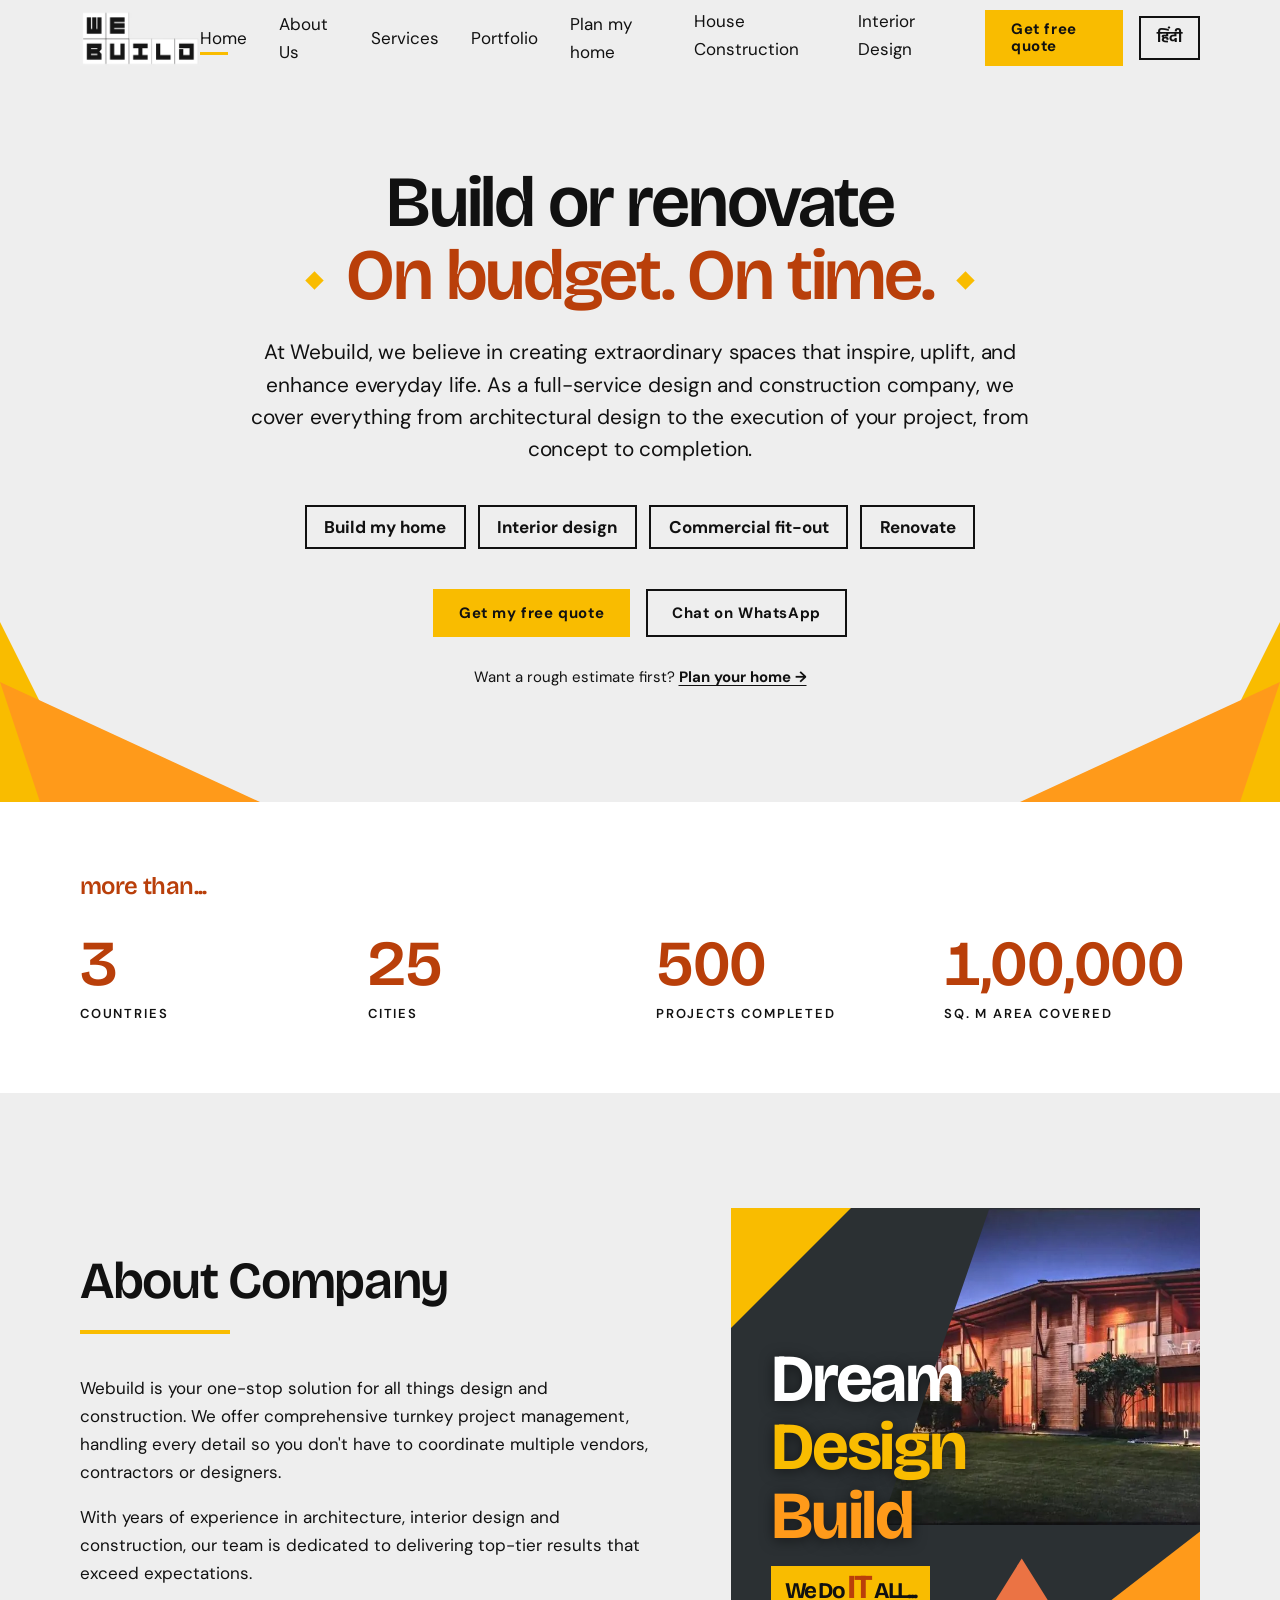
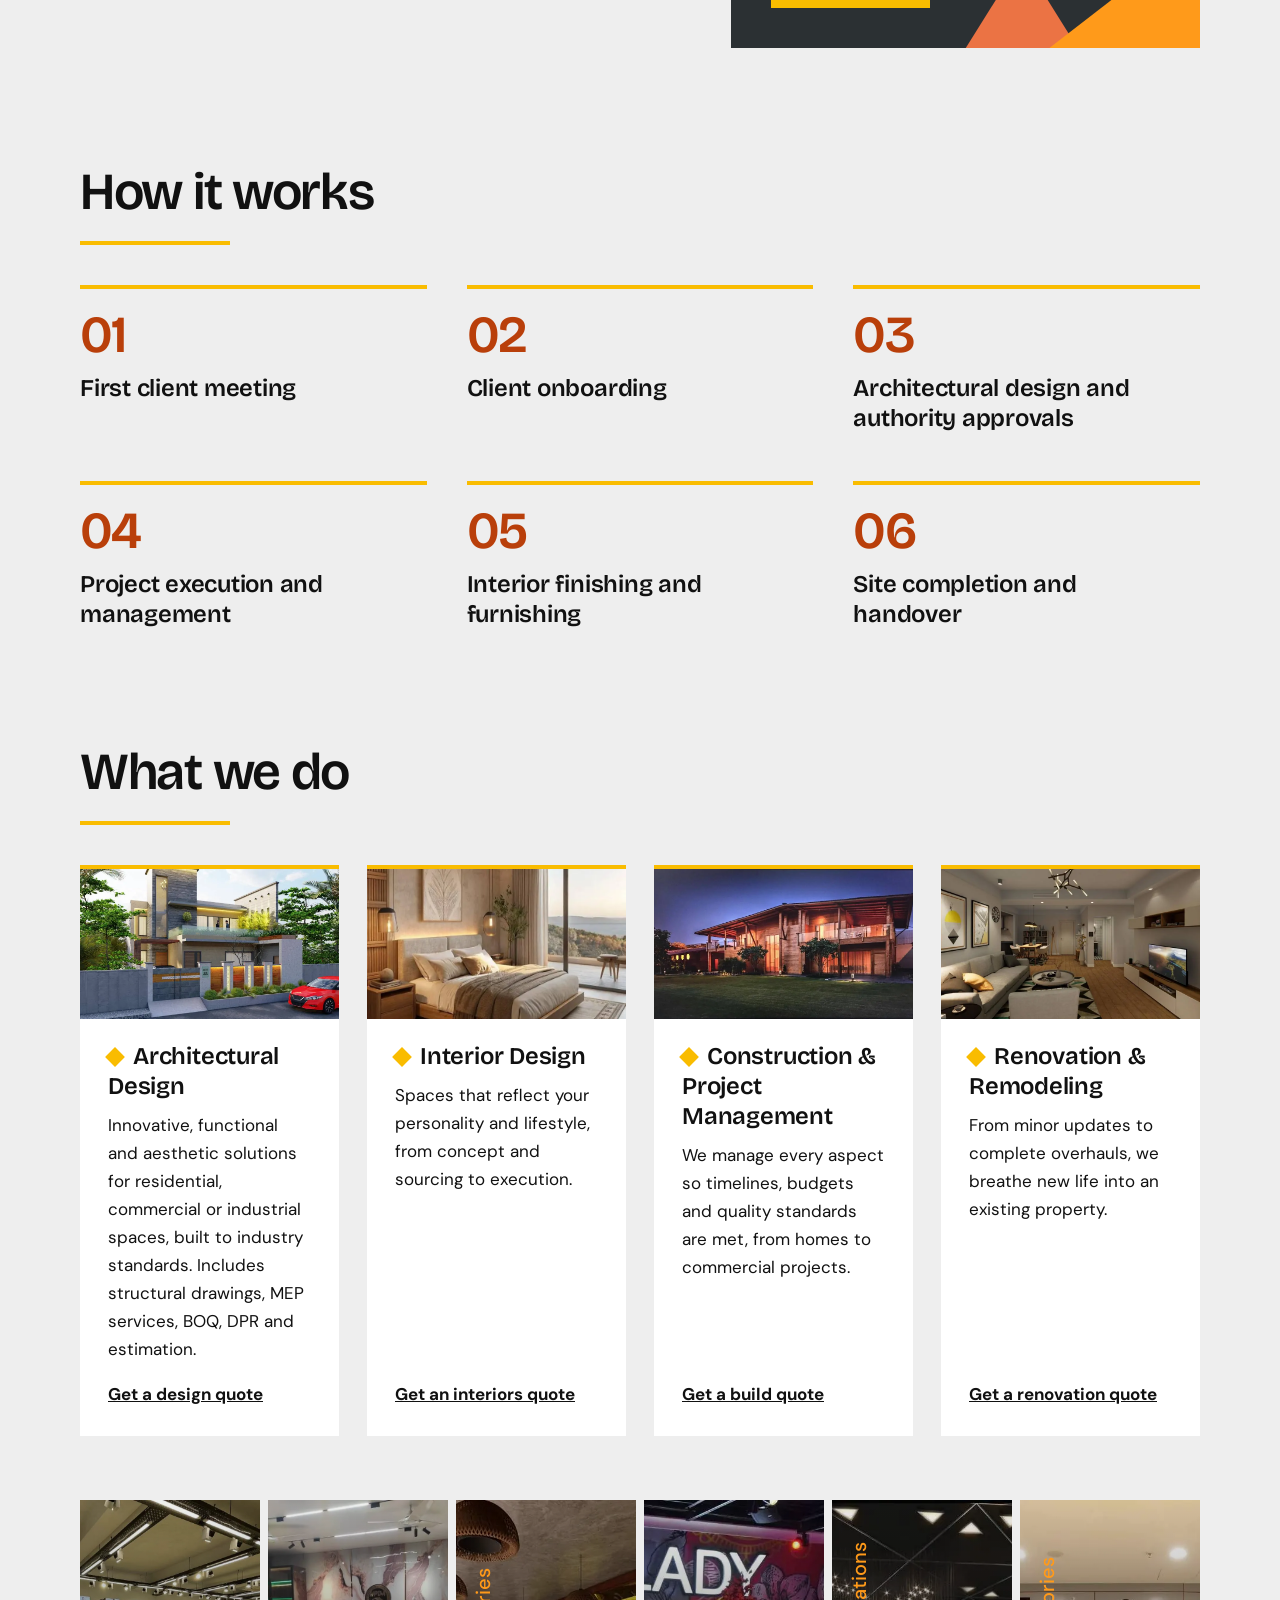
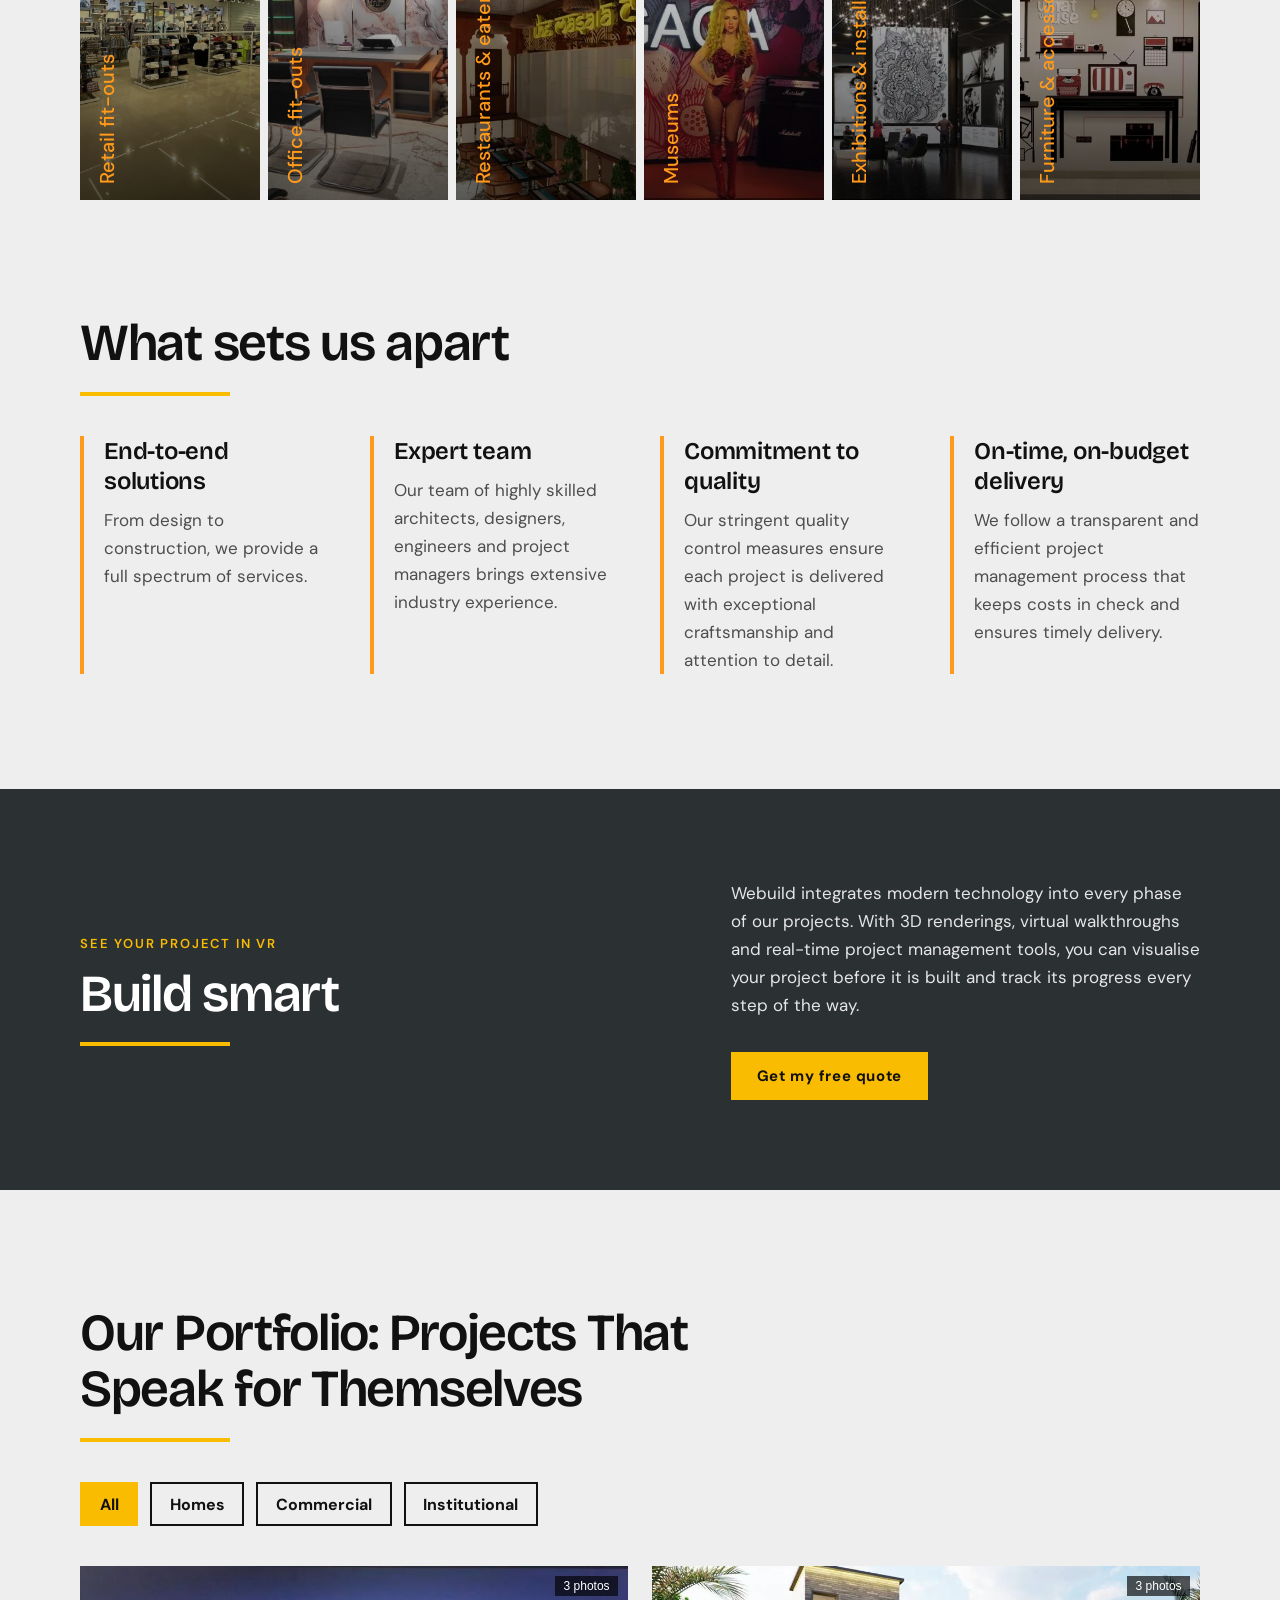
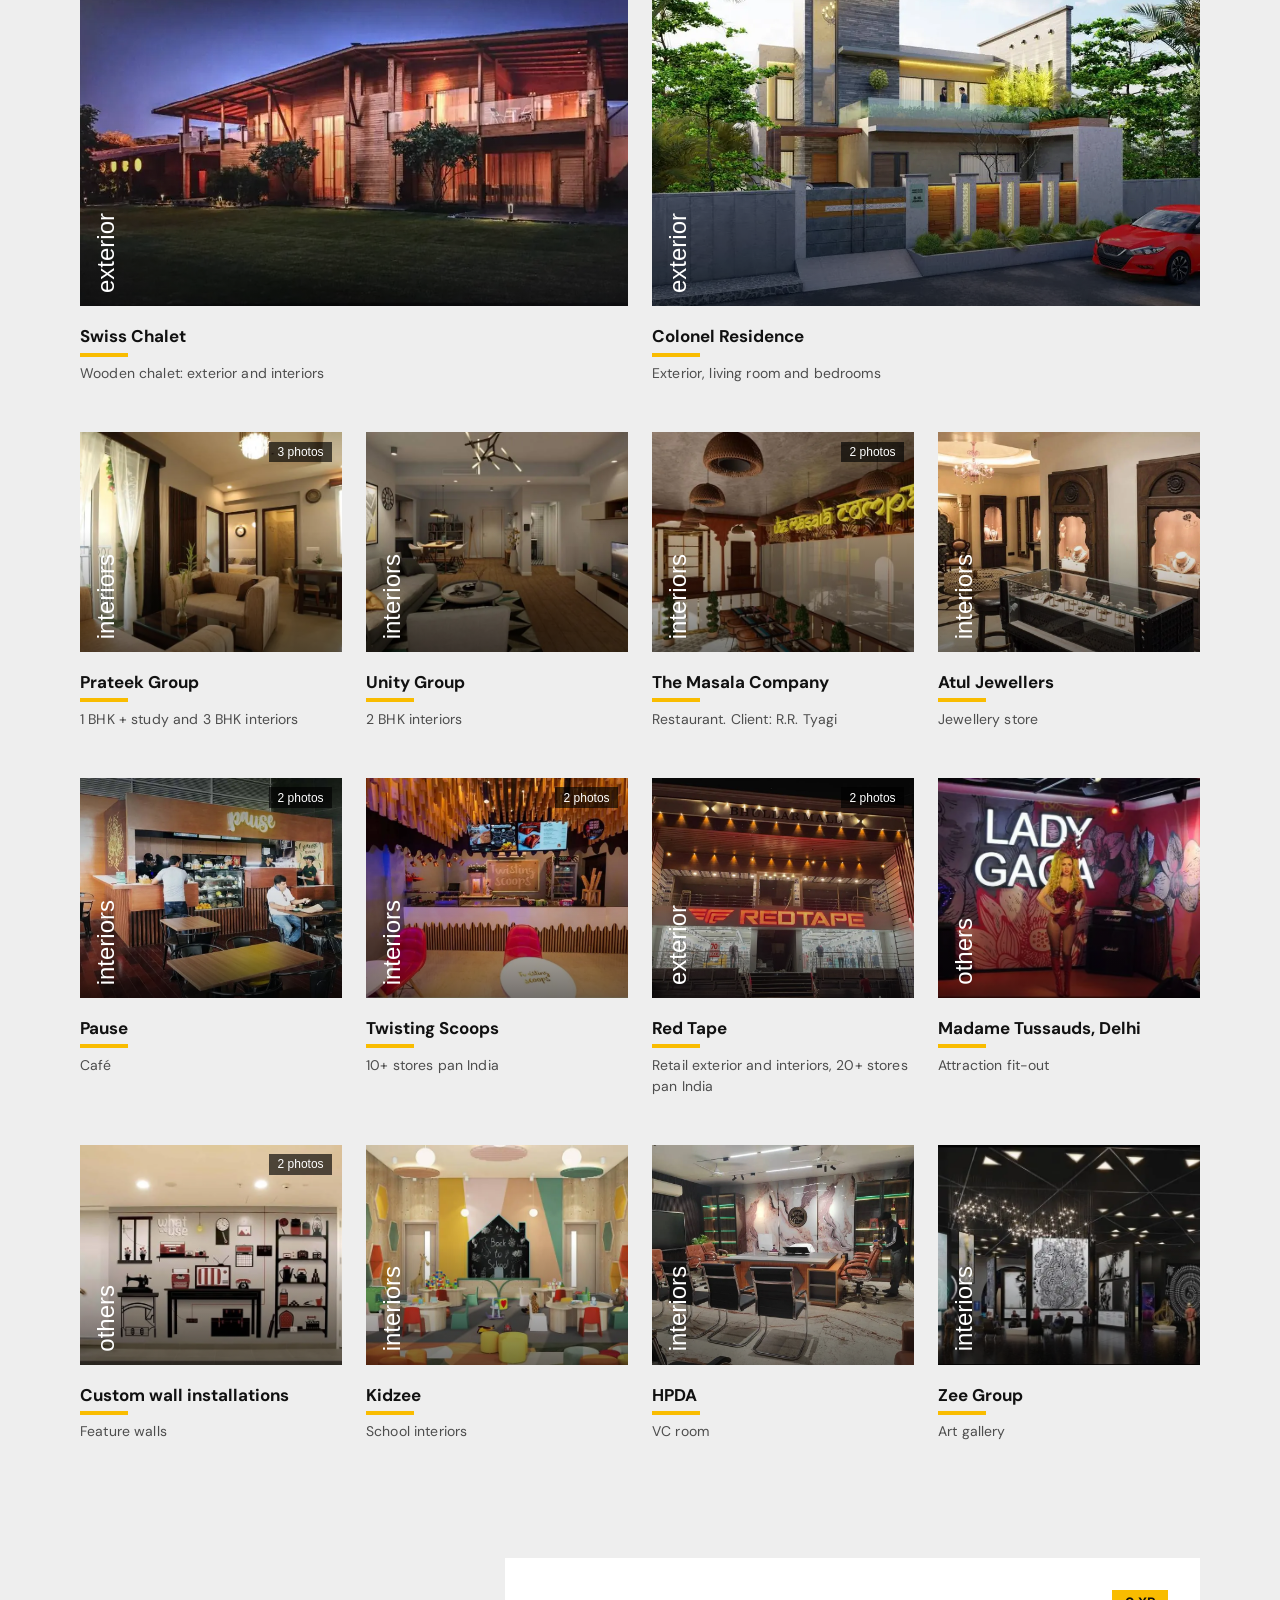
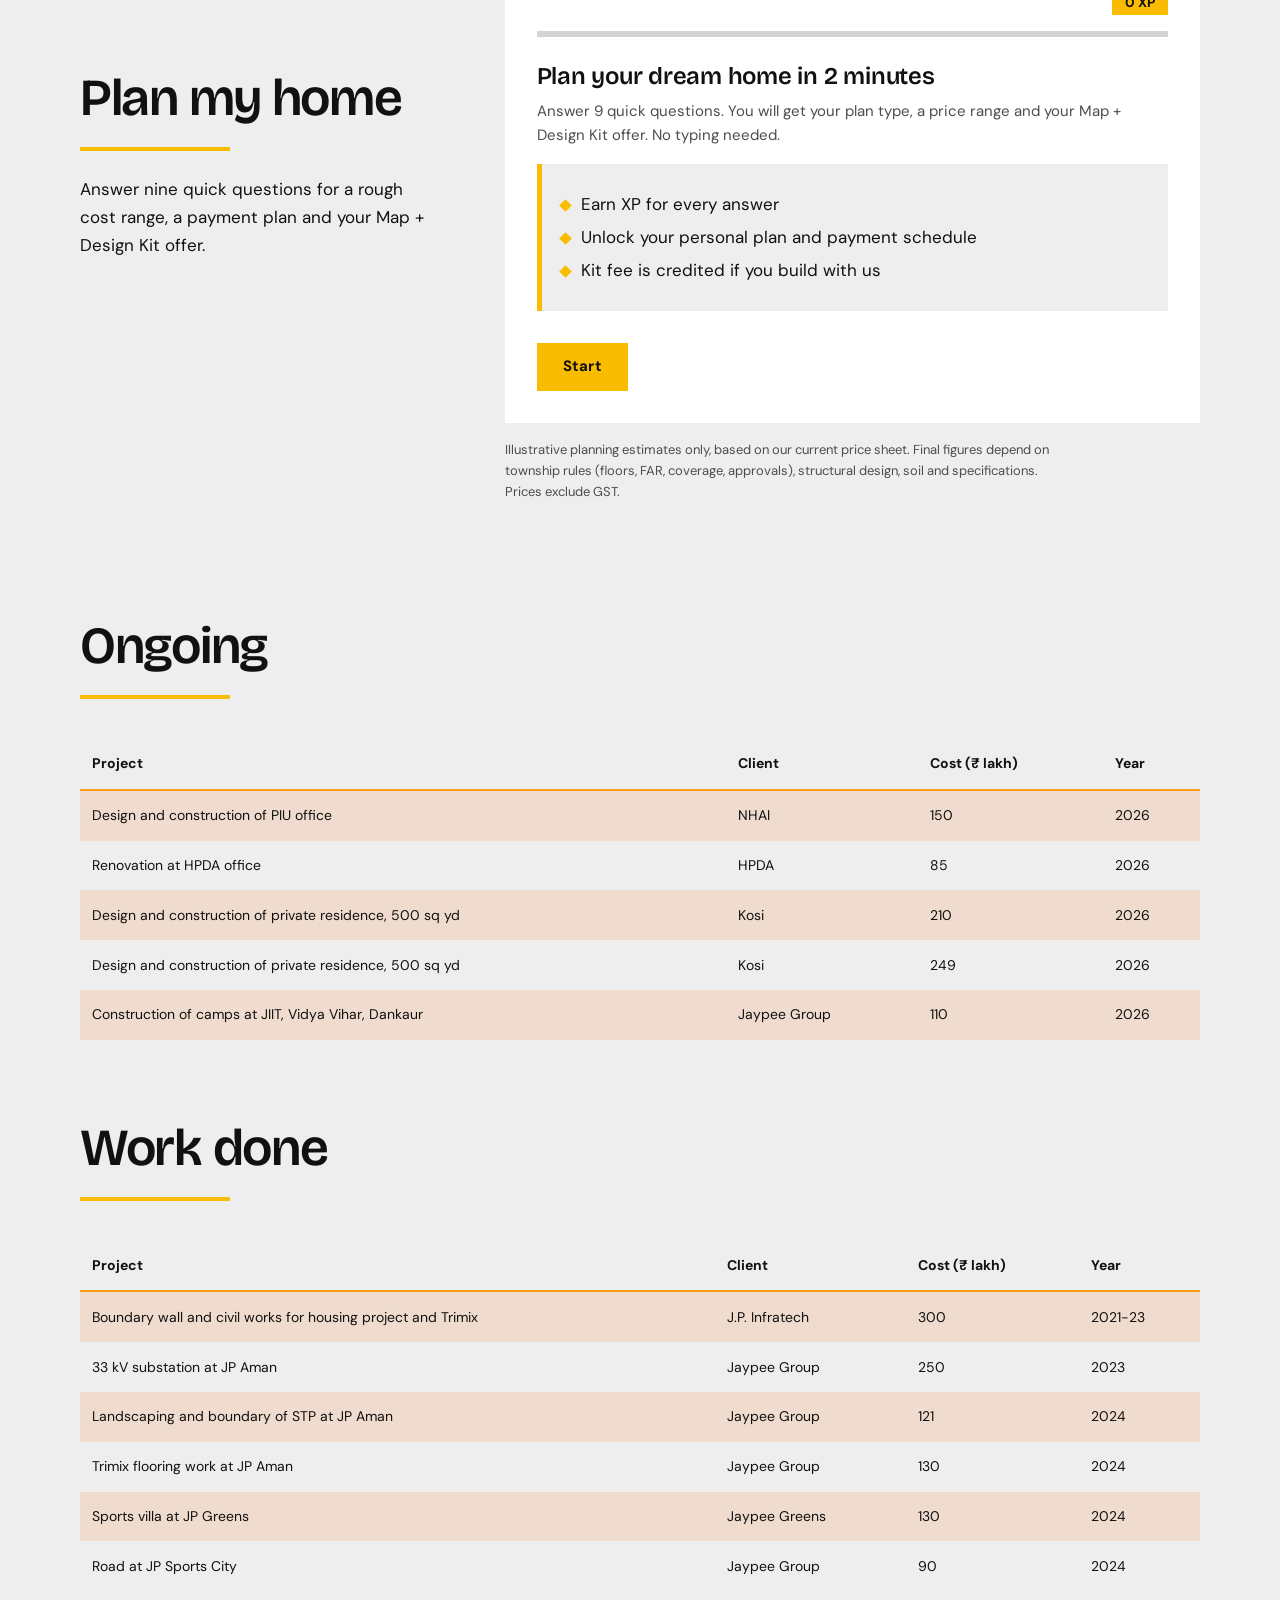
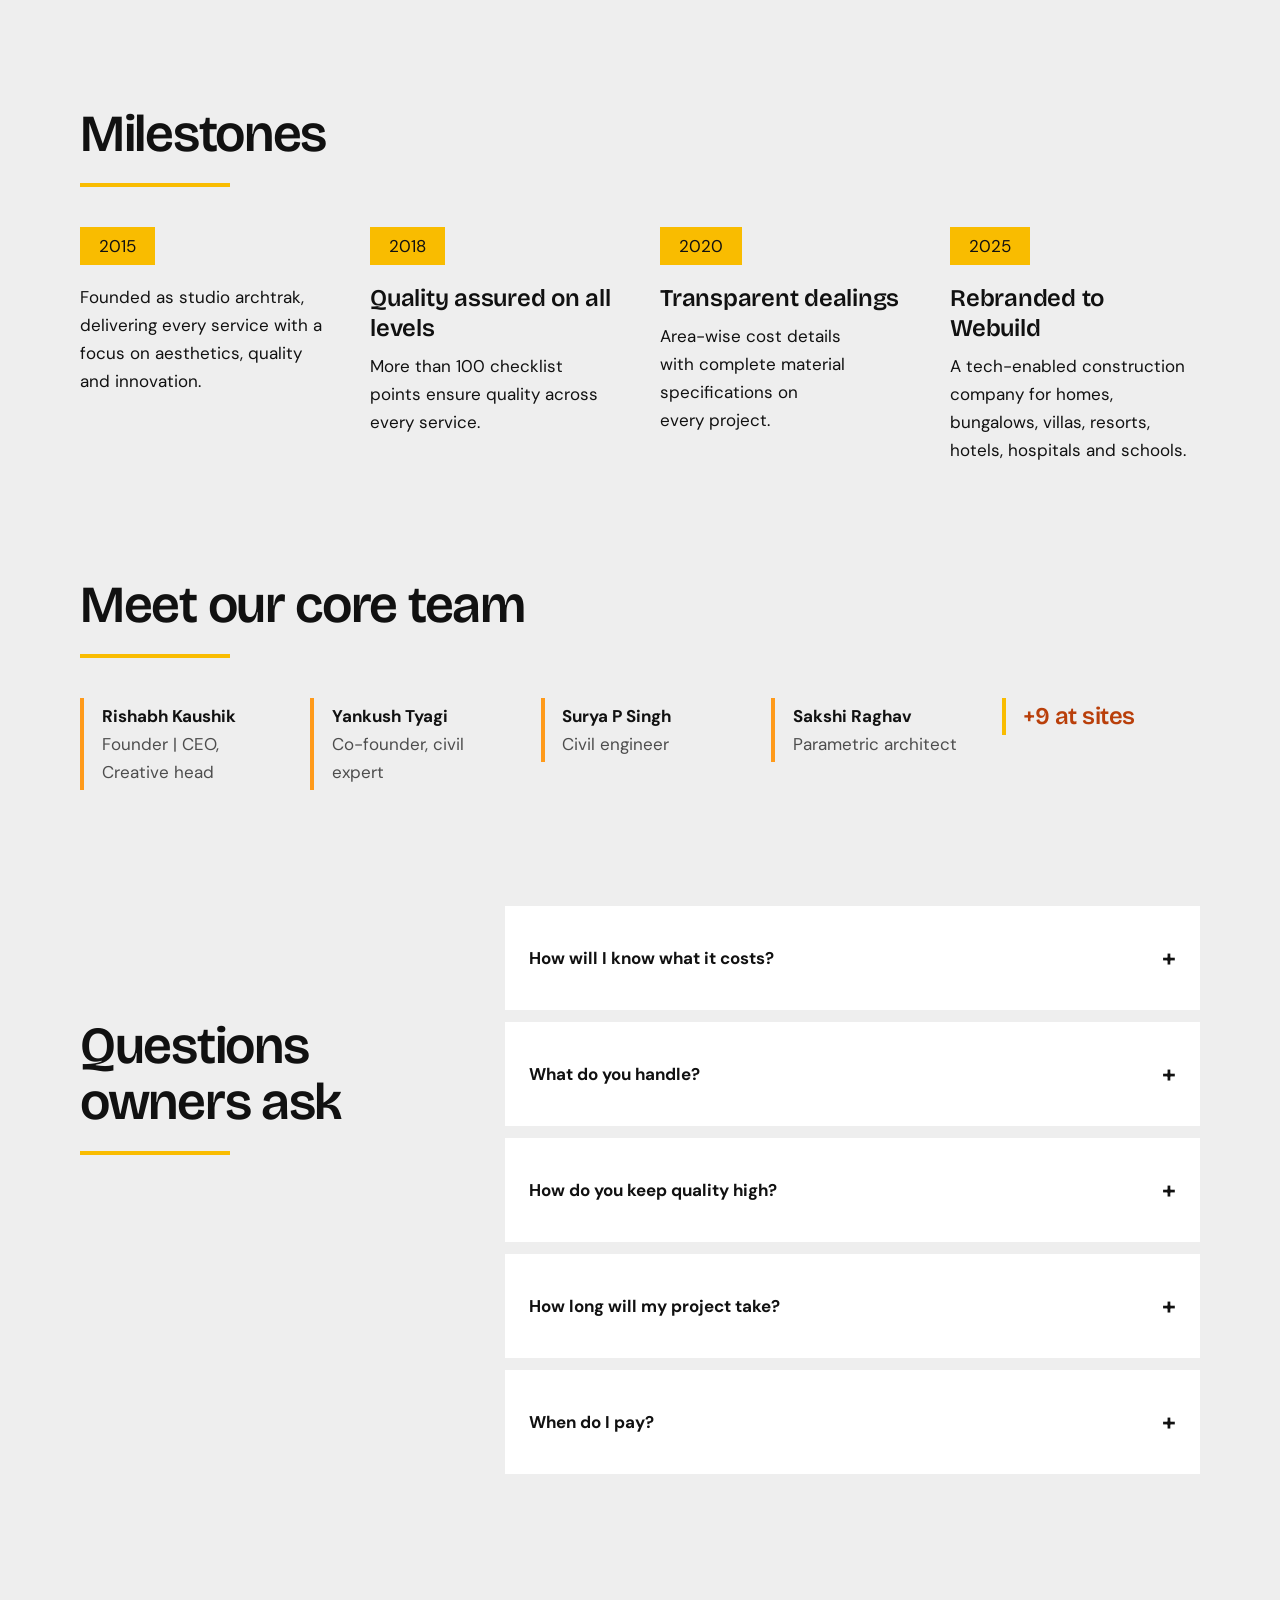
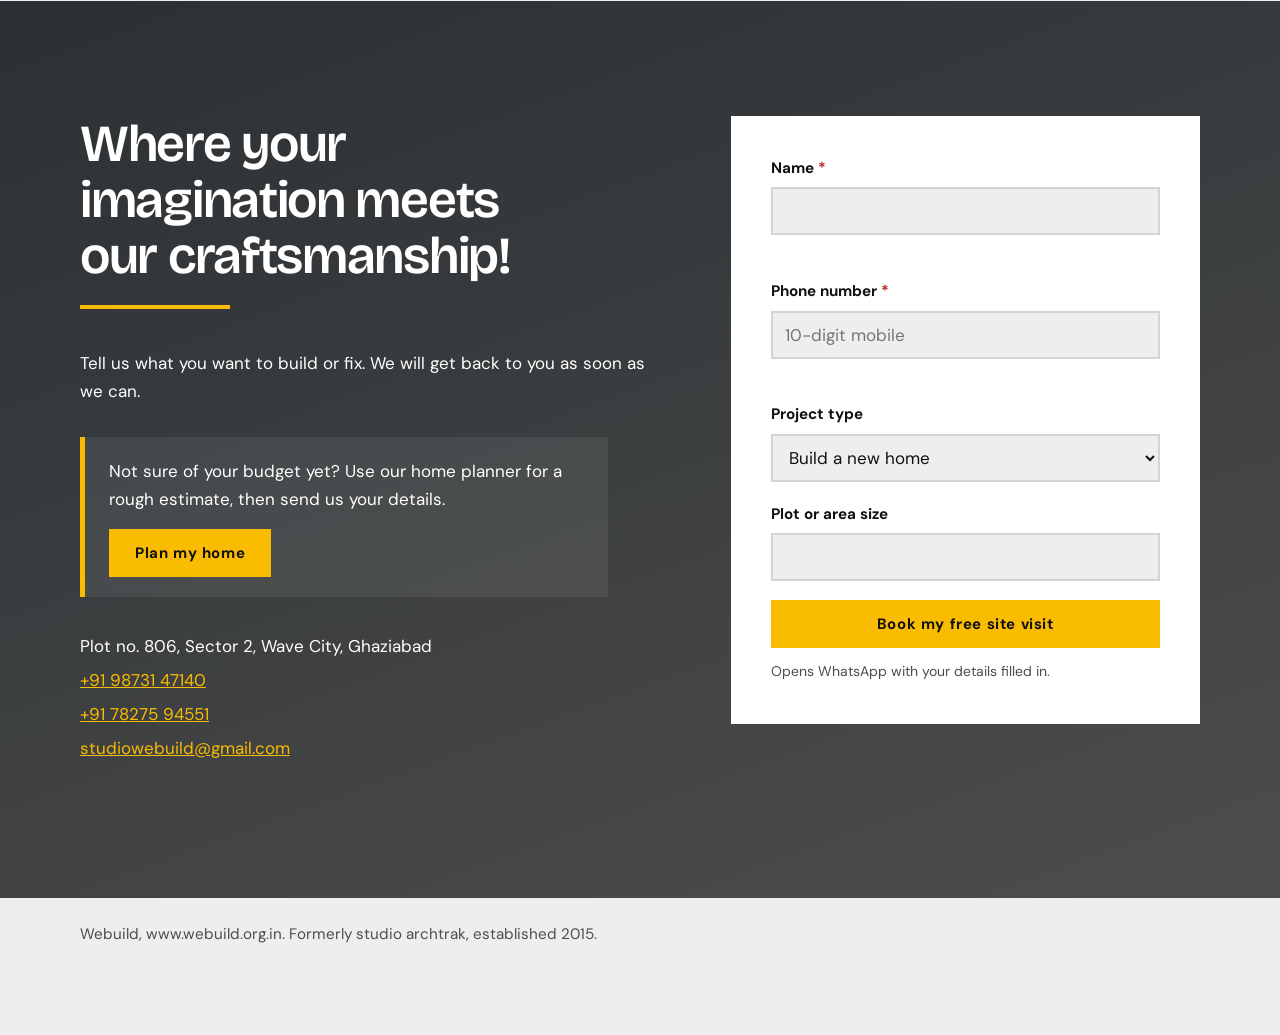
==== commit e2ba557d: "Update index.html" ====
--- a/index.html
+++ b/index.html
@@ -222,10 +222,9 @@
 <button aria-controls="nav" aria-expanded="false" aria-label="Menu" class="mb" id="mb">☰</button>
 <nav aria-label="Main" id="nav"><ul>
 <li><a aria-current="page" data-hi="होम" href="#top">Home</a></li><li><a data-hi="हमारे बारे में" href="#about">About Us</a></li><li><a data-hi="सेवाएँ" href="#services">Services</a></li><li><a data-hi="हमारे प्रोजेक्ट्स" href="#portfolio">Portfolio</a></li>
-<li><a data-hi="घर प्लान करें" href="#planner">Plan my home</a></li><li><a class="btn" data-hi="फ्री कोट पाएँ" href="#contact">Get free quote</a></li></ul></nav>
+<li><a data-hi="घर प्लान करें" href="#planner">Plan my home</a></li><a href="/house-construction-wave-city.html/">House Construction</a>
+<a href="/interior-design-wave-city.html/">Interior Design</a><li><a class="btn" data-hi="फ्री कोट पाएँ" href="#contact">Get free quote</a></li></ul></nav>
 <a class="lt" href="https://www.webuild.org.in/hi/" hreflang="hi" id="lt" lang="hi">हिंदी</a>
-<a href="/house-construction-wave-city/">House Construction</a>
-<a href="/interior-design-wave-city/">Interior Design</a>
 </div></header>
 <main id="main">
 <!-- HERO: headline, subline and paragraph come straight from the profile -->
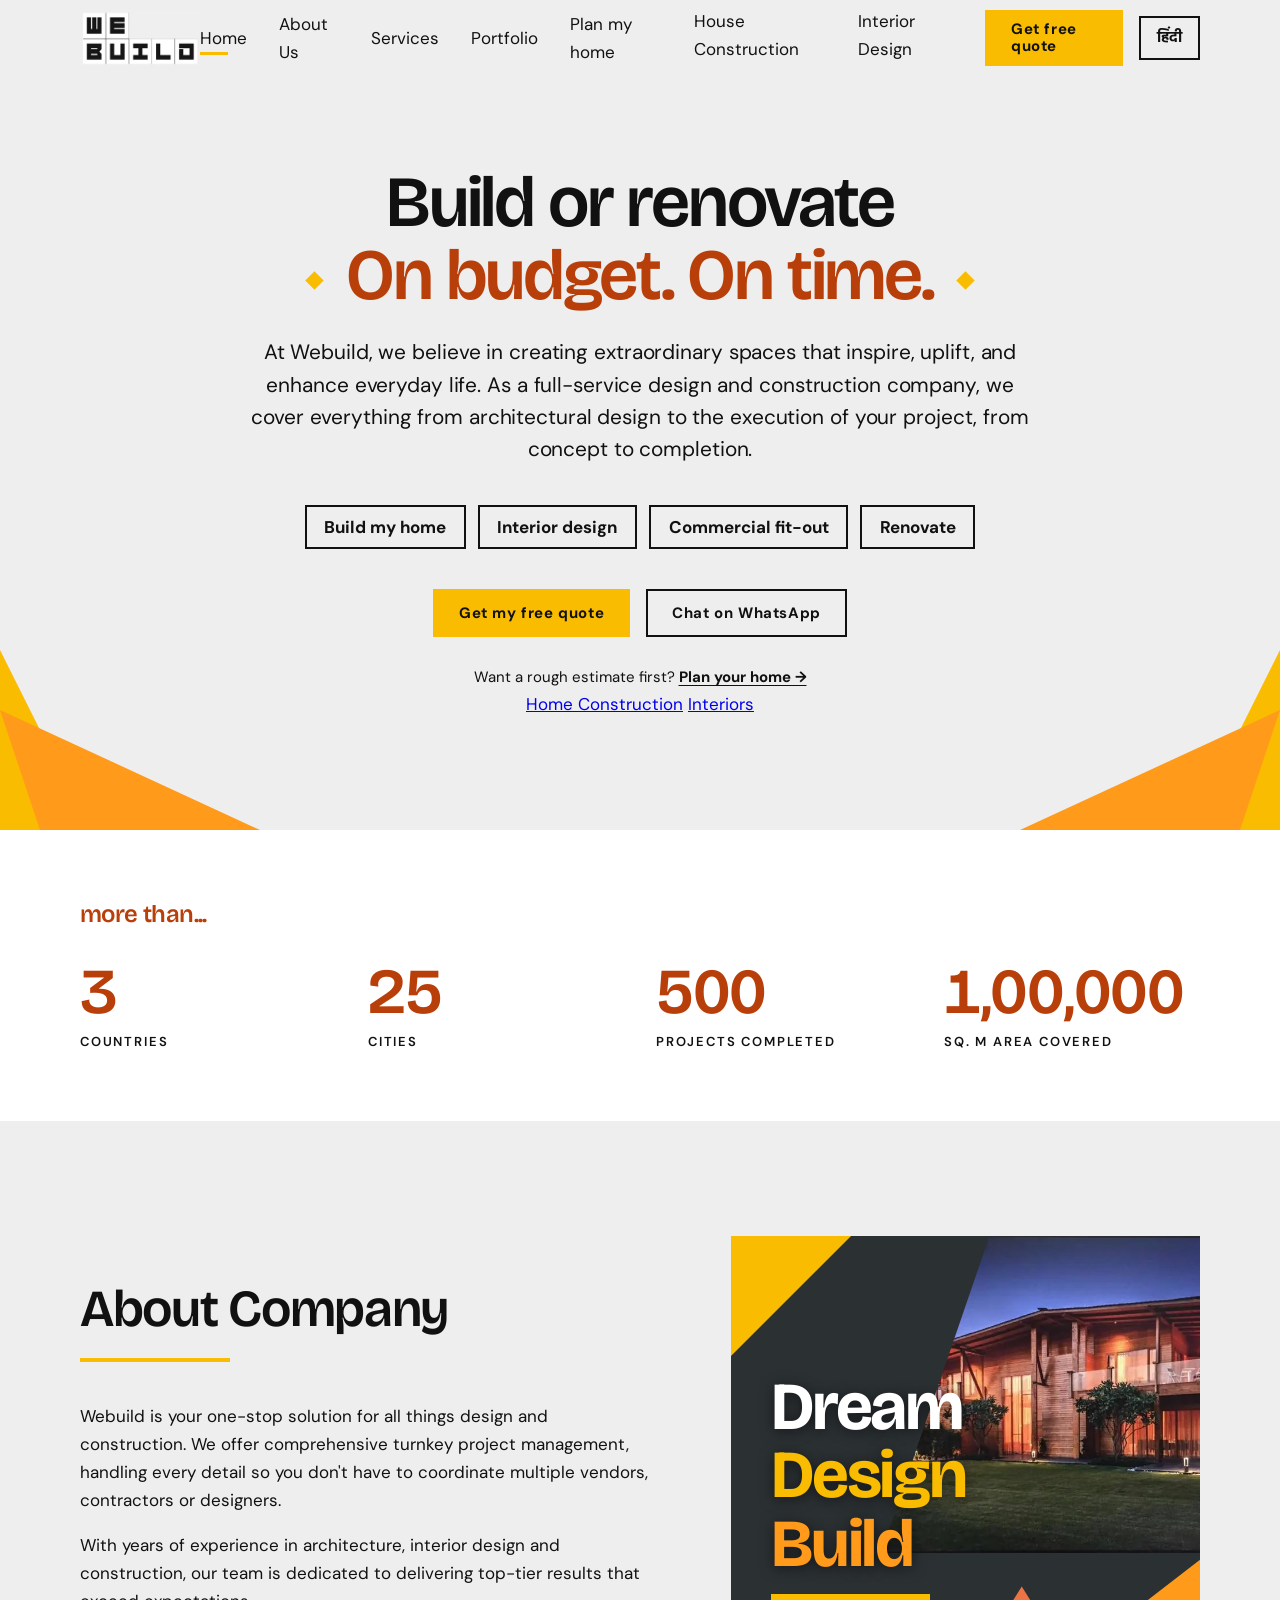
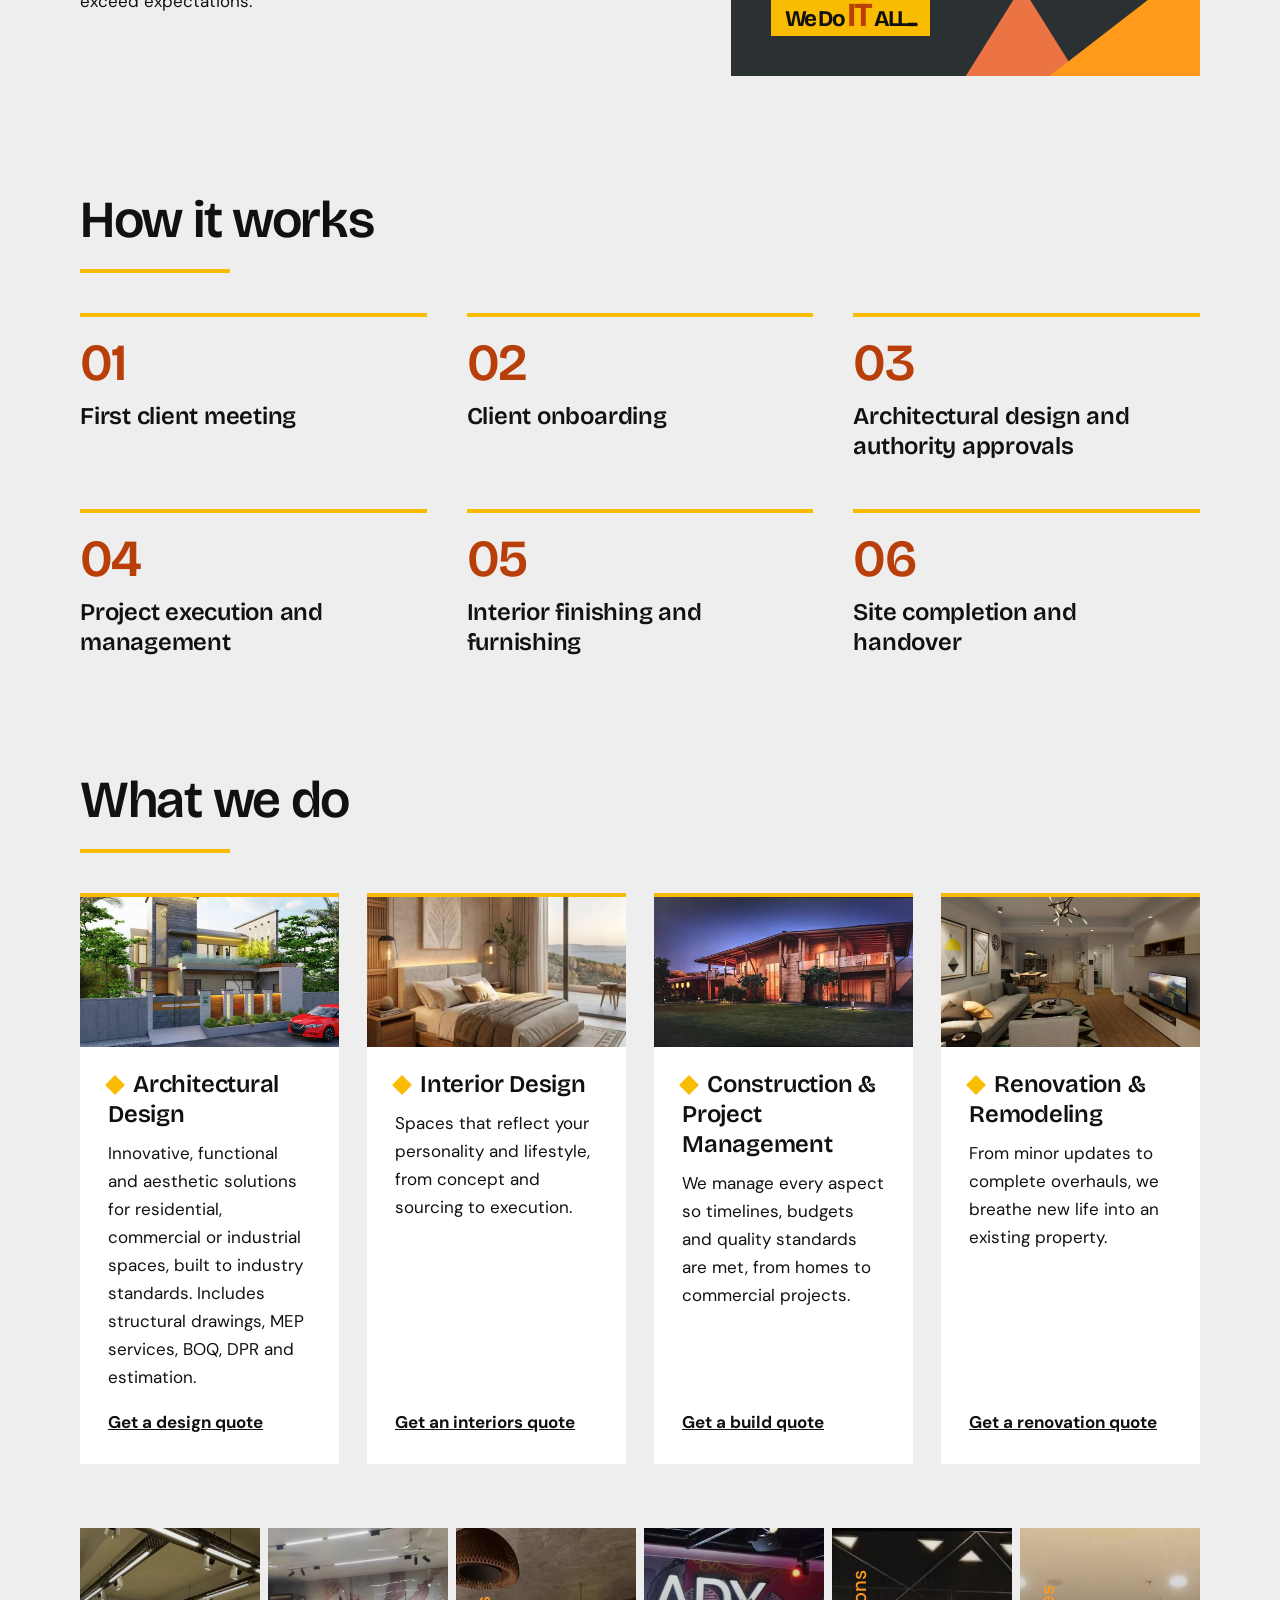
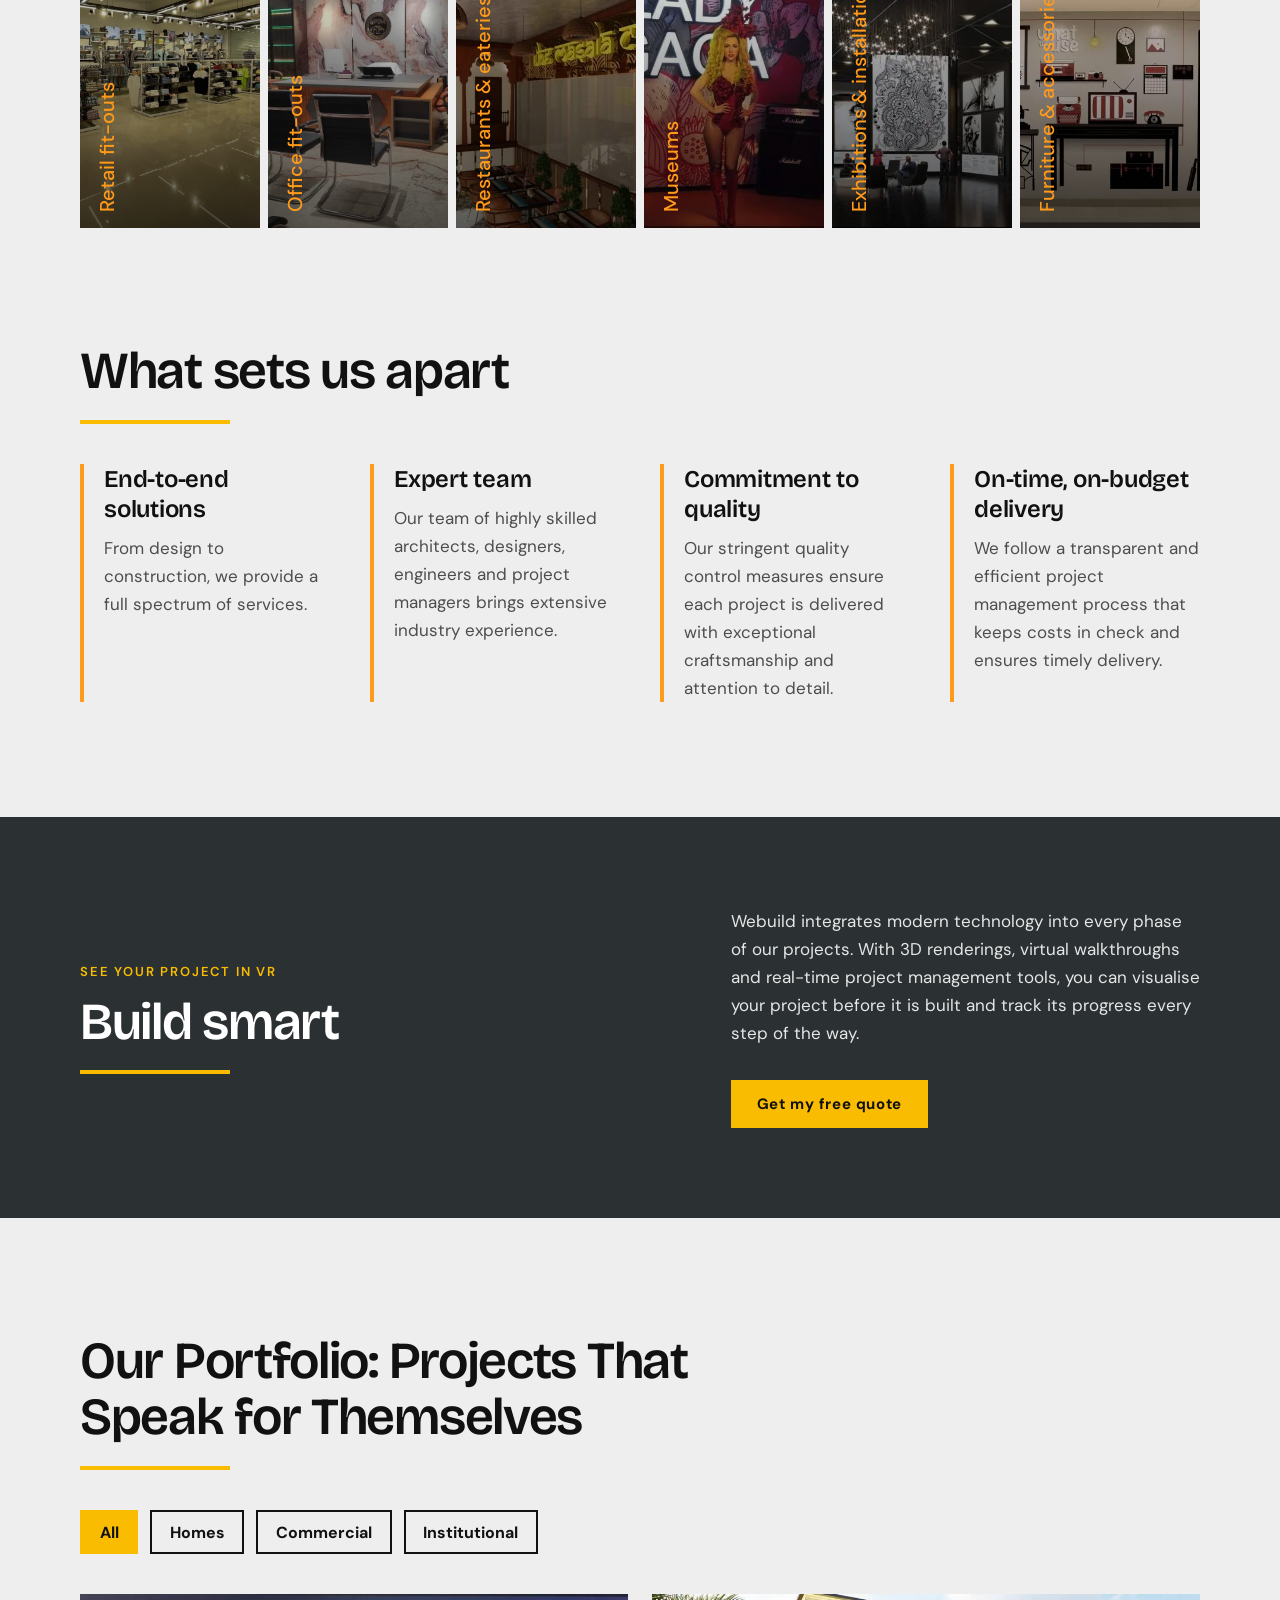
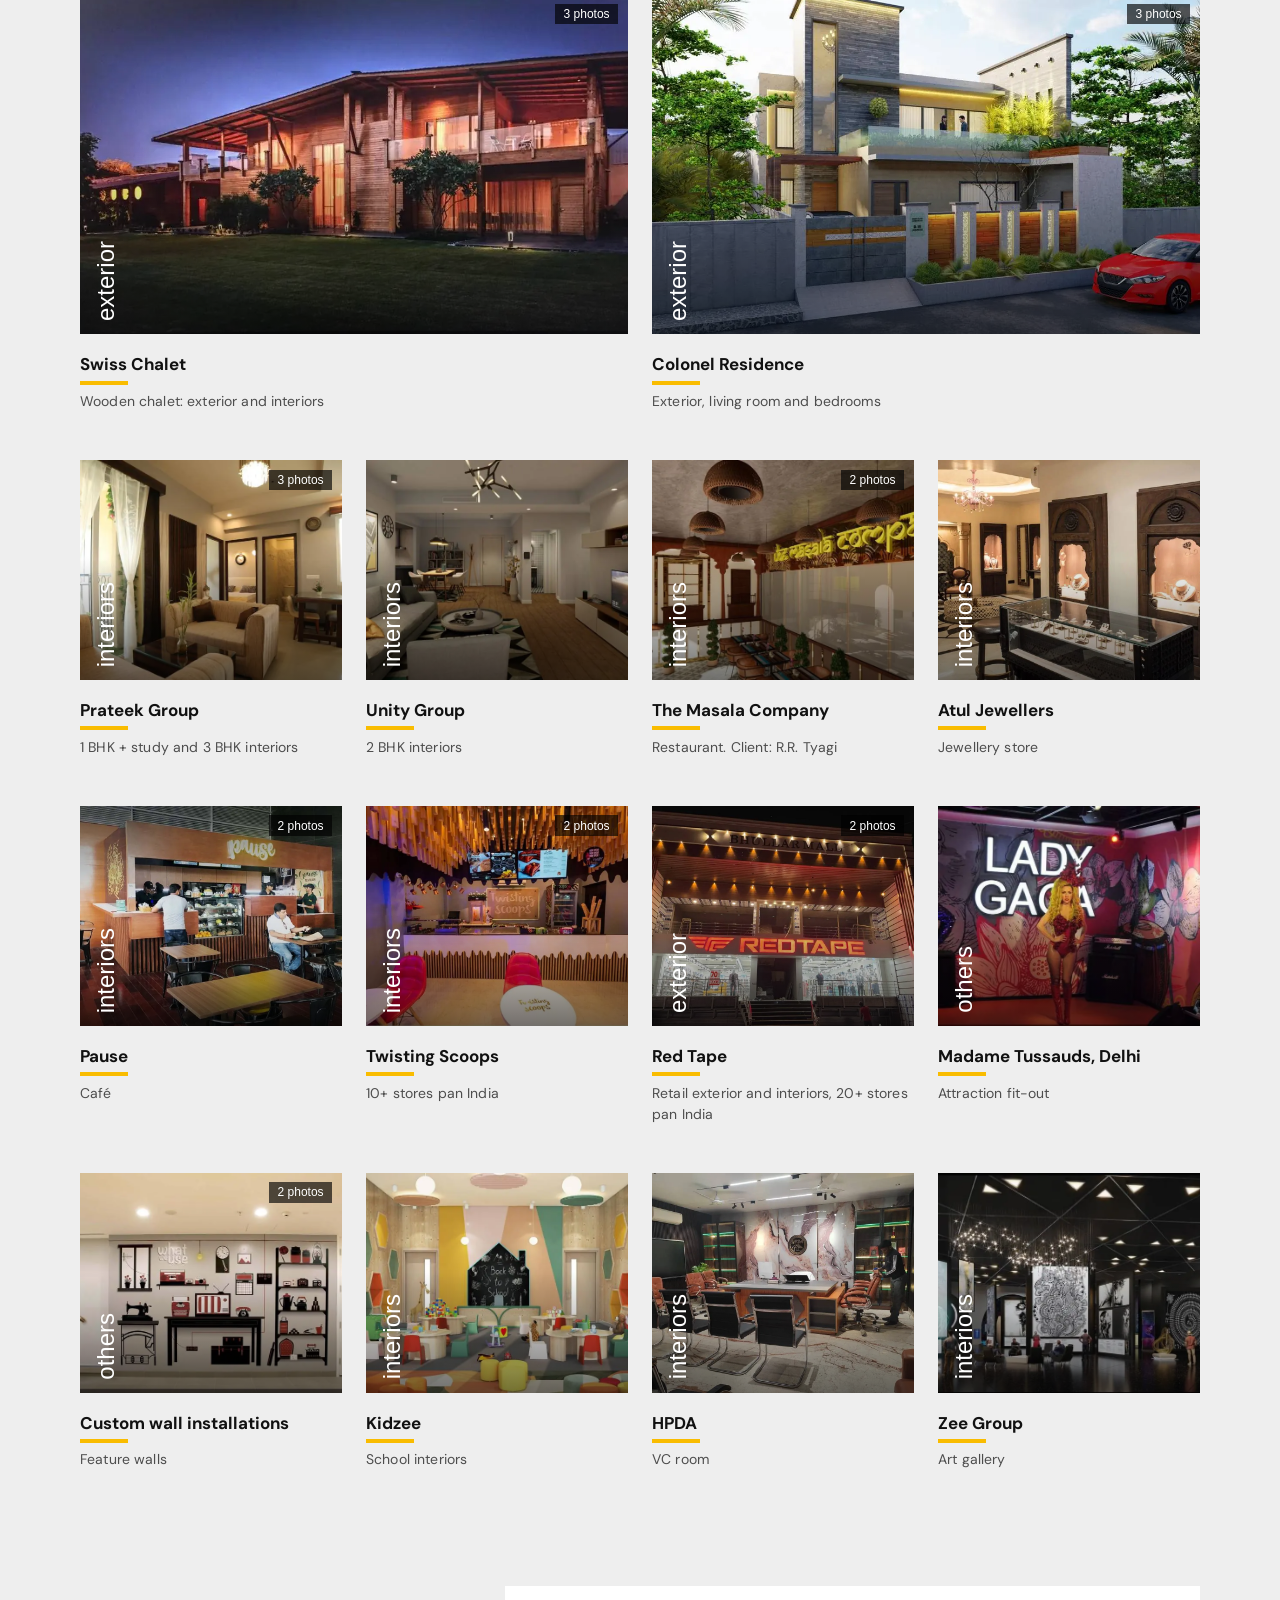
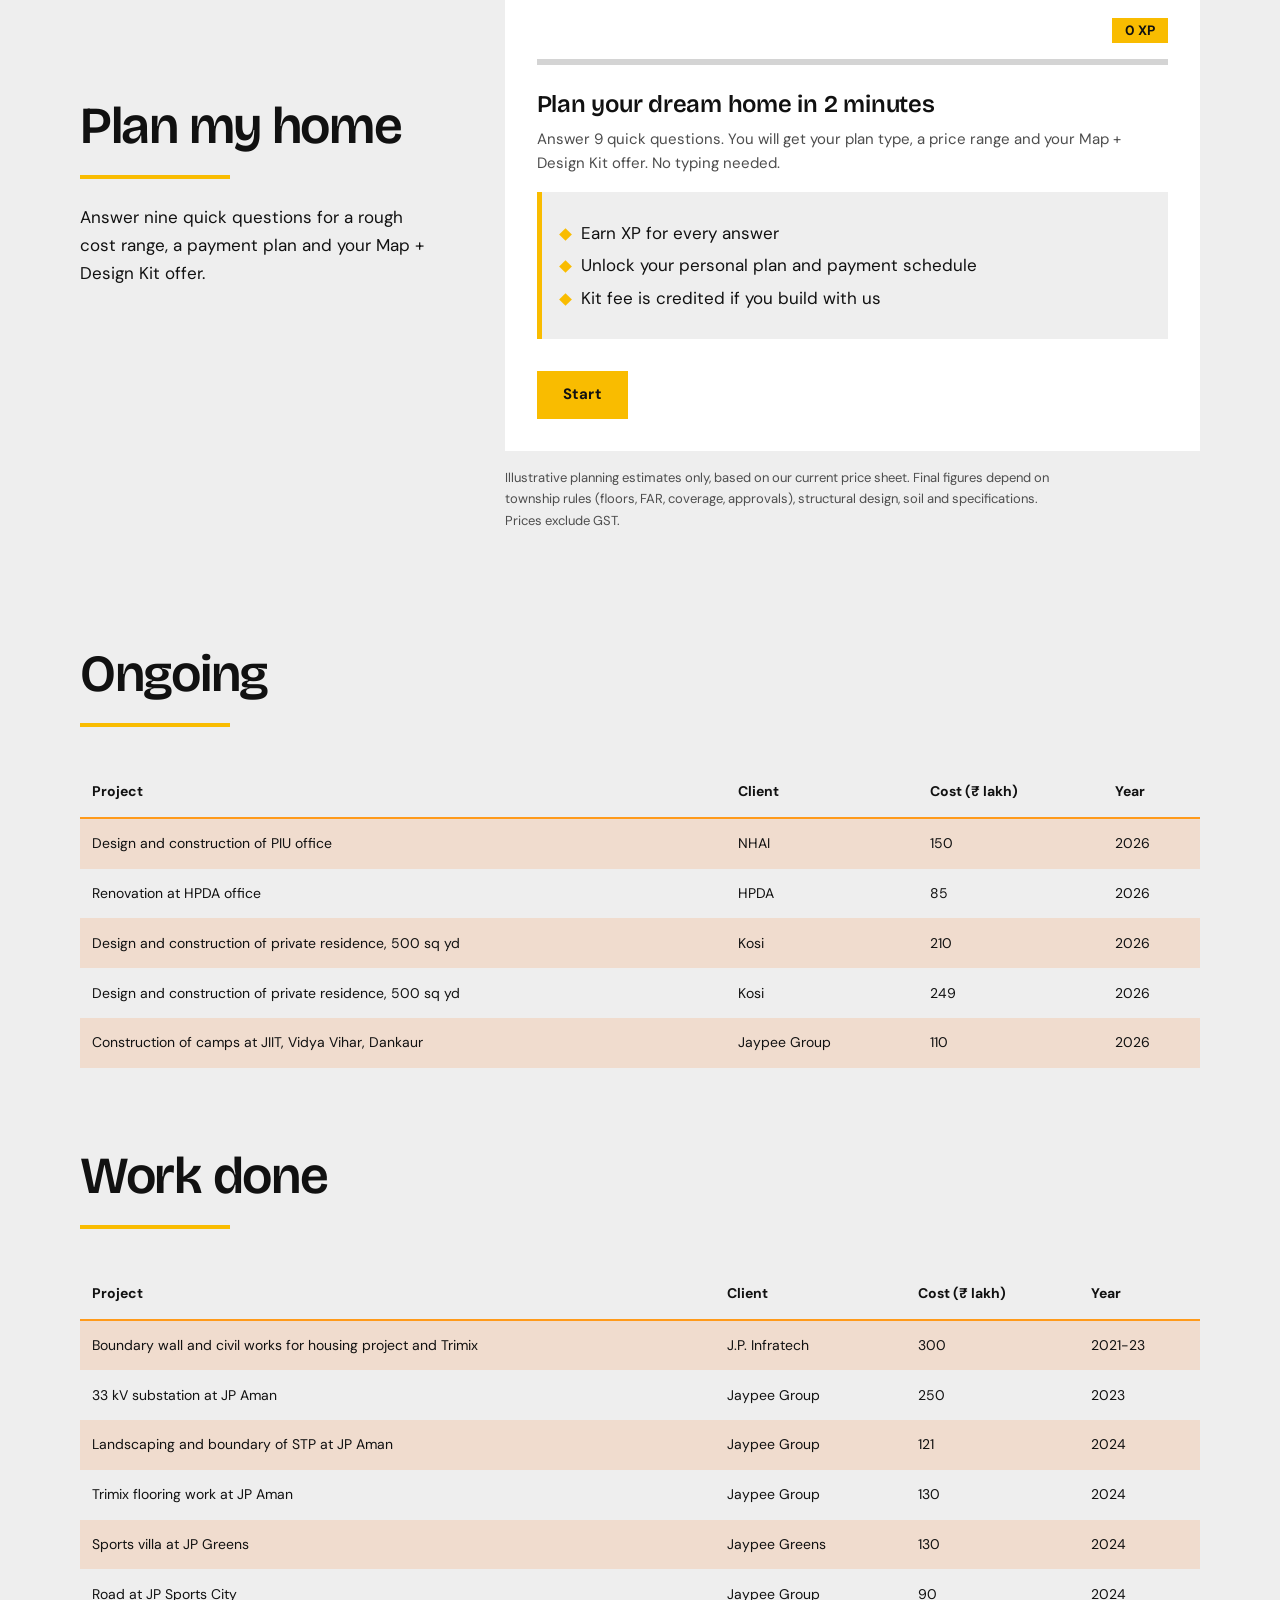
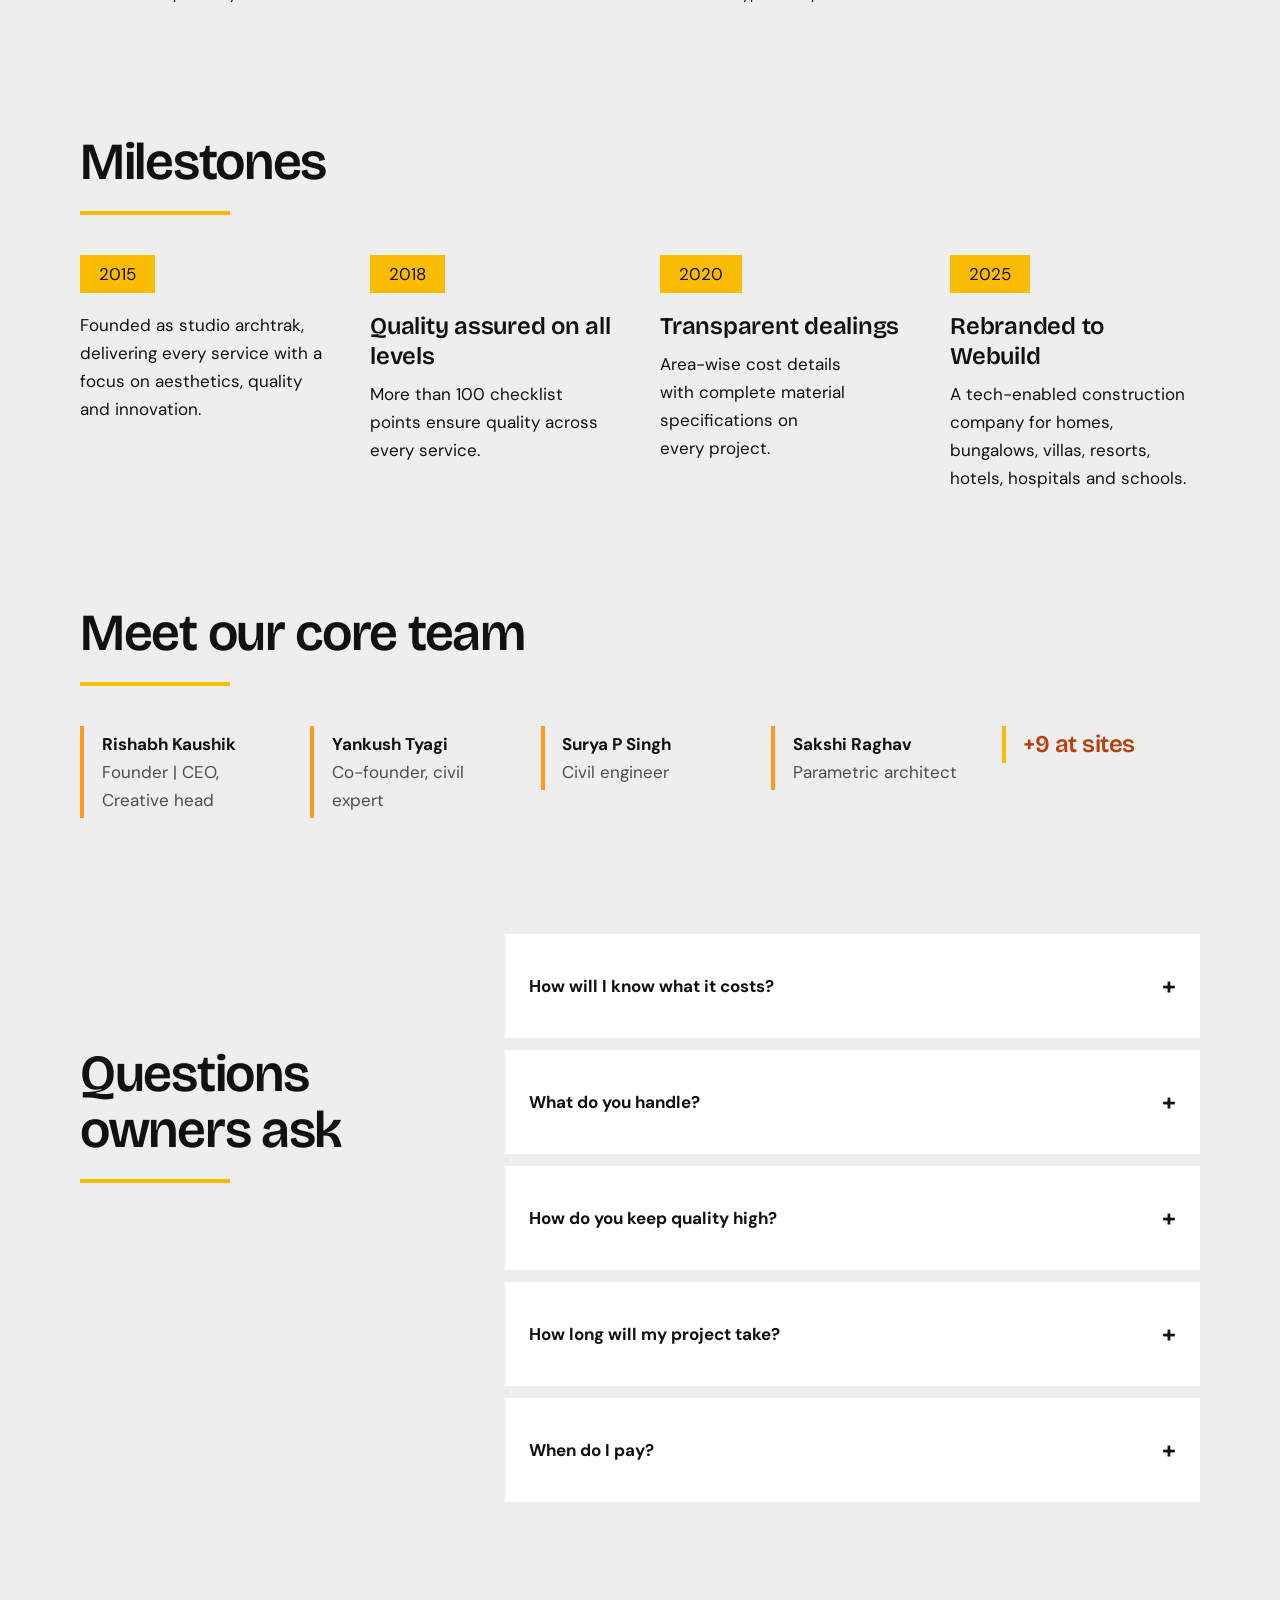
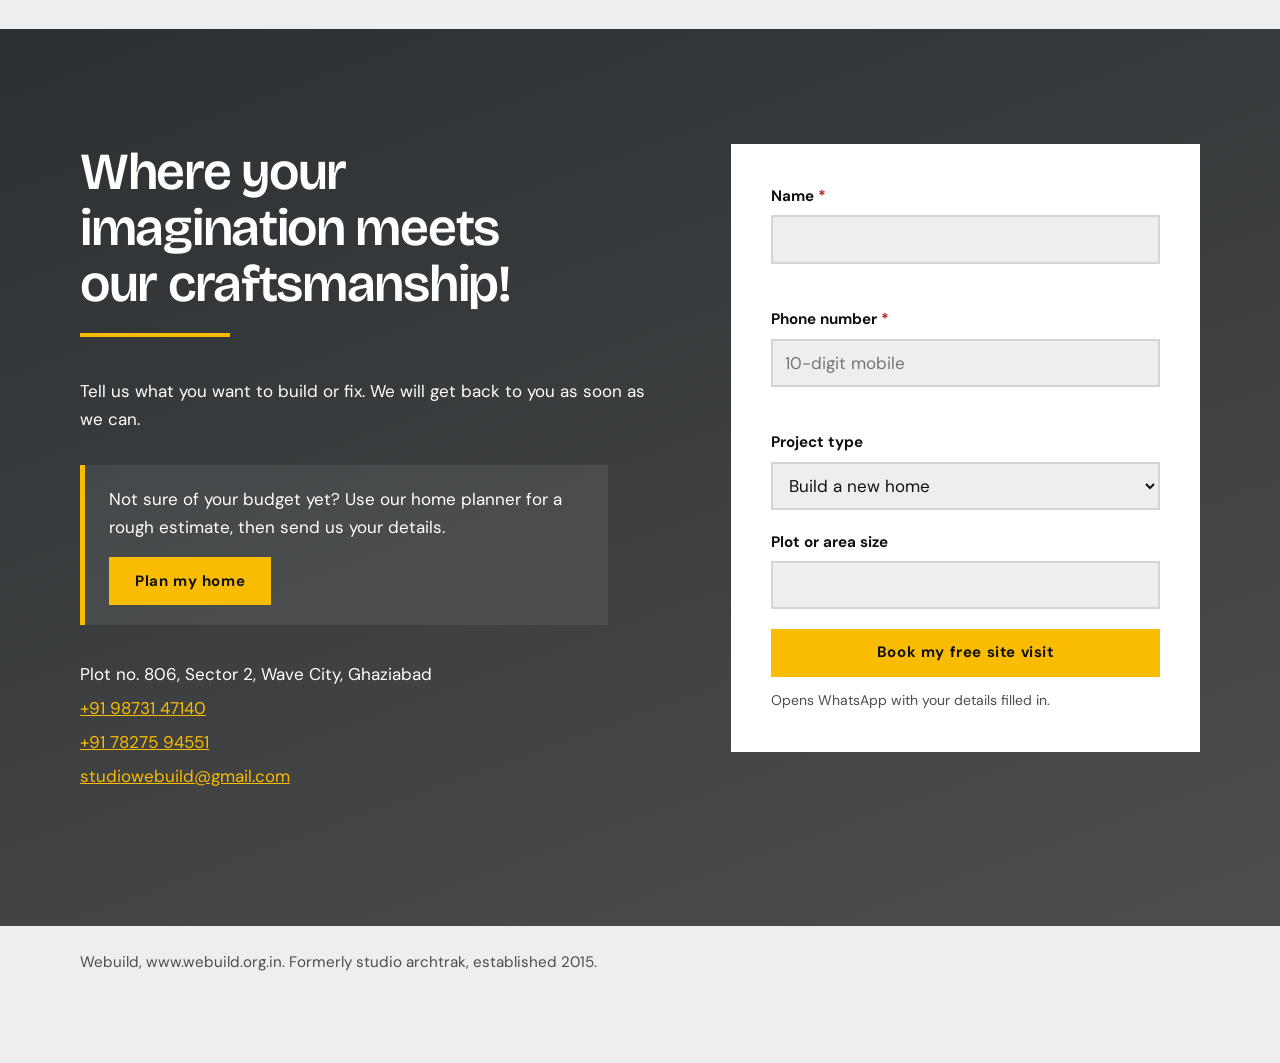
==== commit ecc3052d: "Fix relative link paths" ====
--- a/index.html
+++ b/index.html
@@ -6,7 +6,7 @@
 <meta content="width=device-width, initial-scale=1, viewport-fit=cover" name="viewport"/>
 <title>House Construction &amp; Interior Design in Wave City/Ghaziabad/NCR | Webuild</title>
 <meta content="Turnkey home construction, architecture and interiors in Wave City, Ghaziabad, NCR. Transparent area-wise costs, 100+ quality checks. Get a free site visit." name="description"/>
-<link href="https://fonts.googleapis.com" rel="preconnect"/><link crossorigin="" href="https://fonts.gstatic.com" rel="preconnect"/><meta content="index,follow,max-image-preview:large" name="robots"/><link href="https://www.webuild.org.in/" rel="canonical"/><link href="https://www.webuild.org.in/" hreflang="en" rel="alternate"/><link href="https://www.webuild.org.in/hi/" hreflang="hi" rel="alternate"/><link href="https://www.webuild.org.in/" hreflang="x-default" rel="alternate"/><meta content="https://www.webuild.org.in/" property="og:url"/><meta content="Webuild" property="og:site_name"/><meta content="https://www.webuild.org.in/images/webuild-swiss-chalet-exterior-at-dusk.webp" property="og:image"/><meta content="1000" property="og:image:width"/><meta content="551" property="og:image:height"/><meta content="https://www.webuild.org.in/images/webuild-swiss-chalet-exterior-at-dusk.webp" name="twitter:image"/><meta content="hi_IN" property="og:locale:alternate"/><script>window.WB={lang:"en",alt:"https://www.webuild.org.in/hi/"}</script><script async="" src="https://www.googletagmanager.com/gtag/js?id=G-YB61EN7J5C"></script><script>window.dataLayer=window.dataLayer||[];function gtag(){dataLayer.push(arguments)}gtag('js',new Date());gtag('config','G-YB61EN7J5C');</script>
+<link href="https://fonts.googleapis.com" rel="preconnect"/><link crossorigin="" href="https://fonts.gstatic.com" rel="preconnect"/><meta content="index,follow,max-image-preview:large" name="robots"/><link href="https://www.webuild.org.in/" rel="canonical"/><link href="https://www.webuild.org.in/" hreflang="en" rel="alternate"/><link href="https://www.webuild.org.in/hi/" hreflang="hi" rel="alternate"/><link href="https://www.webuild.org.in/" hreflang="x-default" rel="alternate"/><meta content="https://www.webuild.org.in/" property="og:url"/><meta content="Webuild" property="og:site_name"/><meta content="https://www.webuild.org.in/images/webuild-swiss-chalet-exterior-at-dusk.webp" property="og:image"/><meta content="1000" property="og:image:width"/><meta content="551" property="og:image:height"/><meta content="https://www.webuild.org.in/images/webuild-swiss-chalet-exterior-at-dusk.webp" name="twitter:image"/><meta content="hi_IN" property="og:locale:alternate"/><script>window.WB={lang:"en",alt:"https://www.webuild.org.in/hi/"};</script><script async="" src="https://www.googletagmanager.com/gtag/js?id=G-YB61EN7J5C"></script><script>window.dataLayer=window.dataLayer||[];function gtag(){dataLayer.push(arguments)}gtag('js',new Date());gtag('config','G-YB61EN7J5C');</script>
 <link href="data:image/svg+xml,%3Csvg xmlns='http://www.w3.org/2000/svg' viewBox='0 0 64 64'%3E%3Crect width='64' height='64' fill='%23F9BC00'/%3E%3Ctext x='32' y='47' font-size='42' font-weight='700' text-anchor='middle' font-family='Arial' fill='%23111'%3EW%3C/text%3E%3C/svg%3E" rel="icon"/>
 <meta content="website" property="og:type"/><meta content="House Construction &amp; Interior Design in Wave City/Ghaziabad/NCR | Webuild" property="og:title"/><meta content="Turnkey home construction, architecture and interiors in Wave City, Ghaziabad, NCR. Transparent area-wise costs, 100+ quality checks. Get a free site visit." property="og:description"/><meta content="en_IN" property="og:locale"/><meta content="summary" name="twitter:card"/><meta content="#F9BC00" name="theme-color"/>
 <script type="application/ld+json">{"@context":"https://schema.org","@type":"GeneralContractor","name":"Webuild","alternateName":"studio archtrak","foundingDate":"2015","url":"https://www.webuild.org.in/","areaServed":["Wave City","Ghaziabad","Delhi NCR"],"email":"studiowebuild@gmail.com","telephone":["+919873147140","+917827594551"],"address":{"@type":"PostalAddress","streetAddress":"Plot no. 806, Sector 2, Wave City","addressLocality":"Ghaziabad","addressRegion":"Uttar Pradesh","addressCountry":"IN"}}</script>
@@ -239,7 +239,8 @@
 </ul>
 <div class="cta"><a class="btn" data-hi="फ्री कोट पाएँ" href="#contact">Get my free quote</a><a class="btn alt" data-hi="व्हाट्सऐप पर बात करें" href="https://wa.me/919873147140" rel="noopener">Chat on WhatsApp</a></div>
 <div class="plan"><span data-hi="पहले मोटा अंदाज़ा चाहिए?">Want a rough estimate first?</span> <a data-hi="अपना घर प्लान करें →" href="#planner">Plan your home →</a></div>
-</div>
+<a href="house-construction-wave-city.html">Home Construction</a>
+<a href="interior-design-wave-city.html">Interiors</a></div>
 </section>
 <!-- STATS (figures from the profile) -->
 <section class="stats"><div class="w">
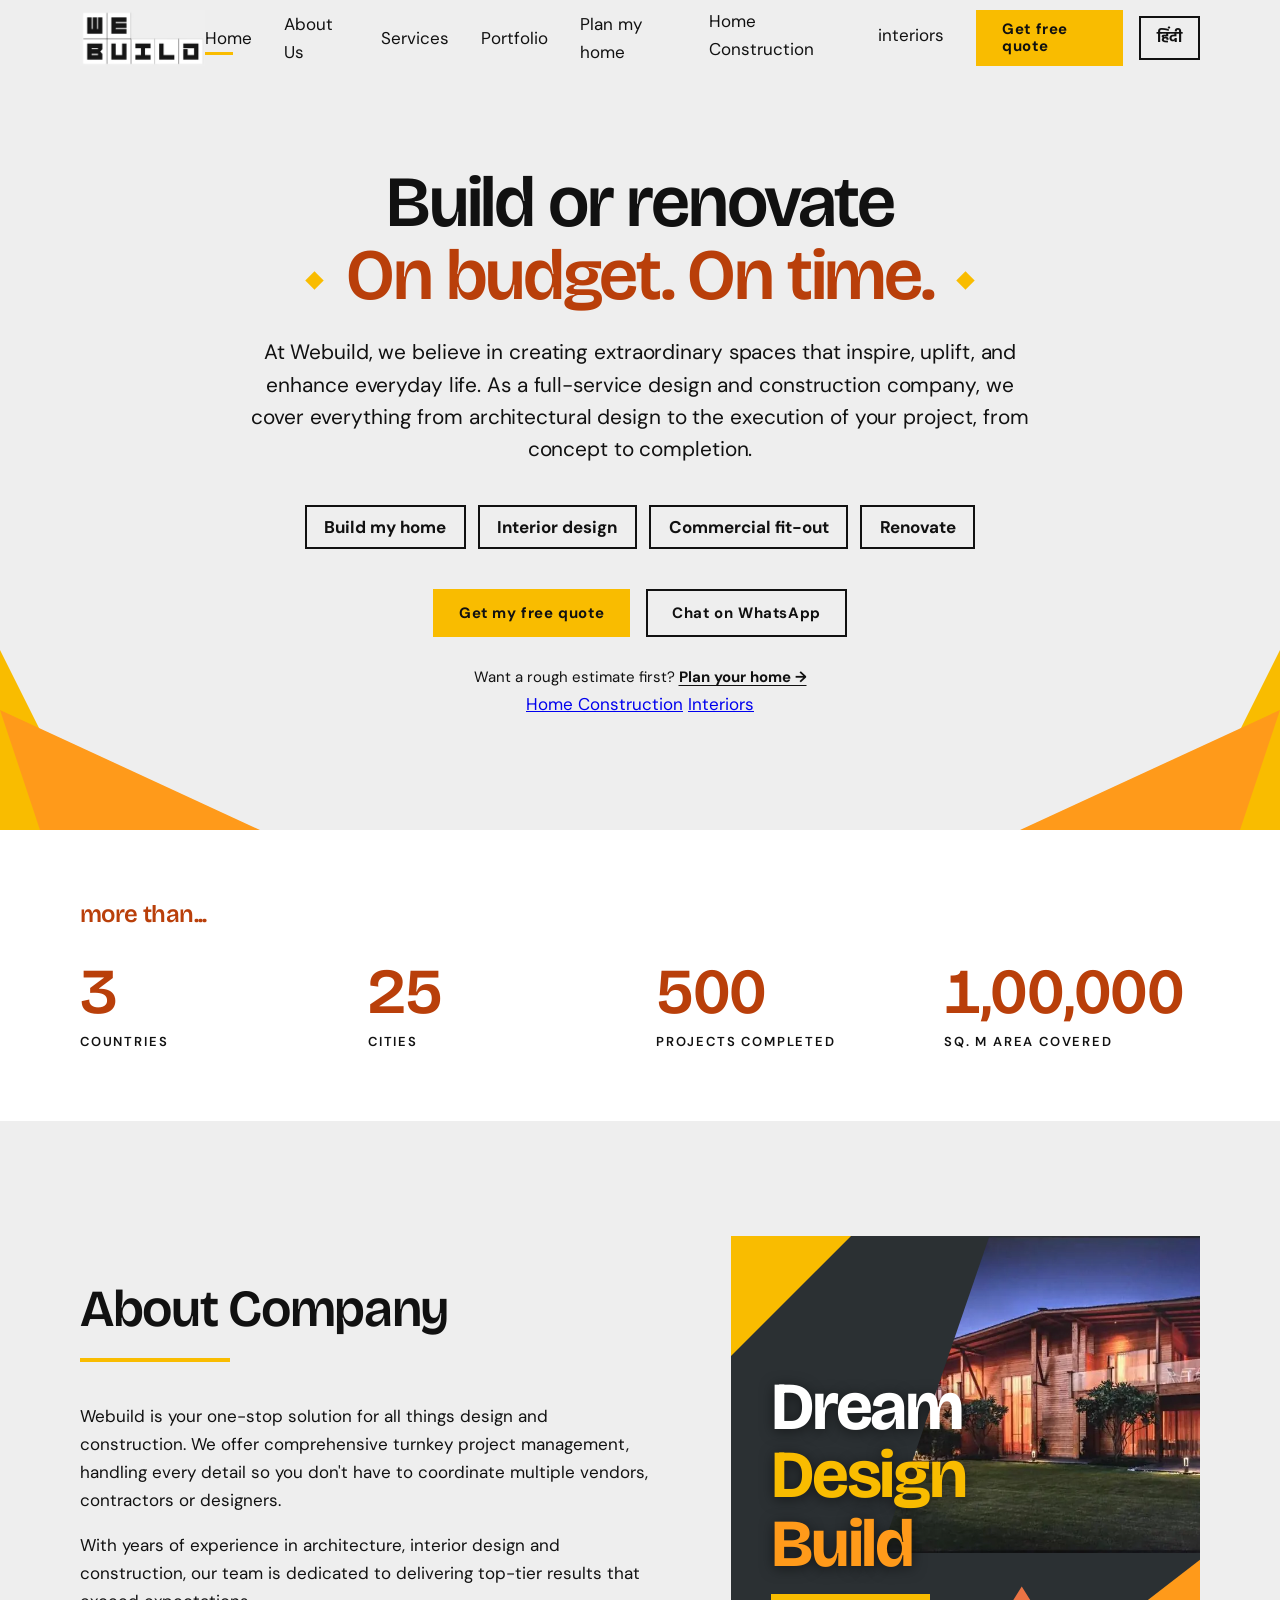
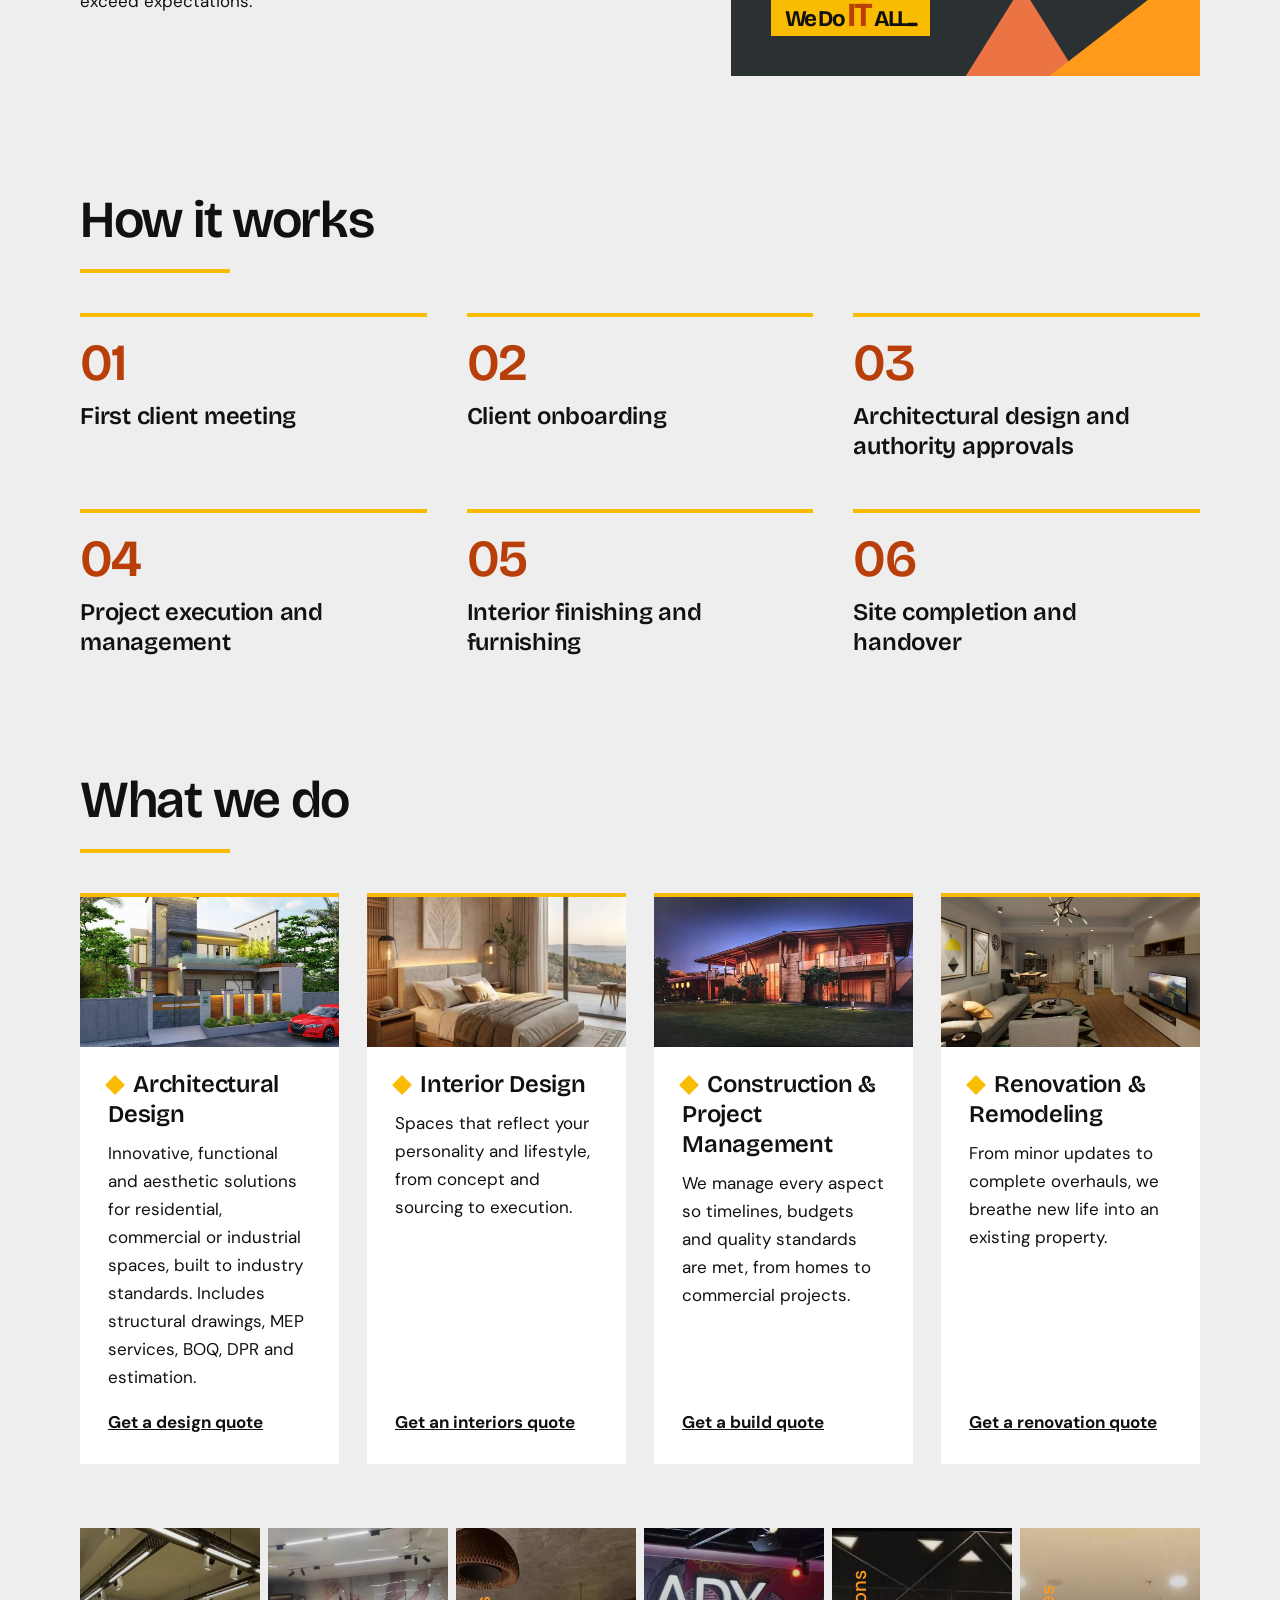
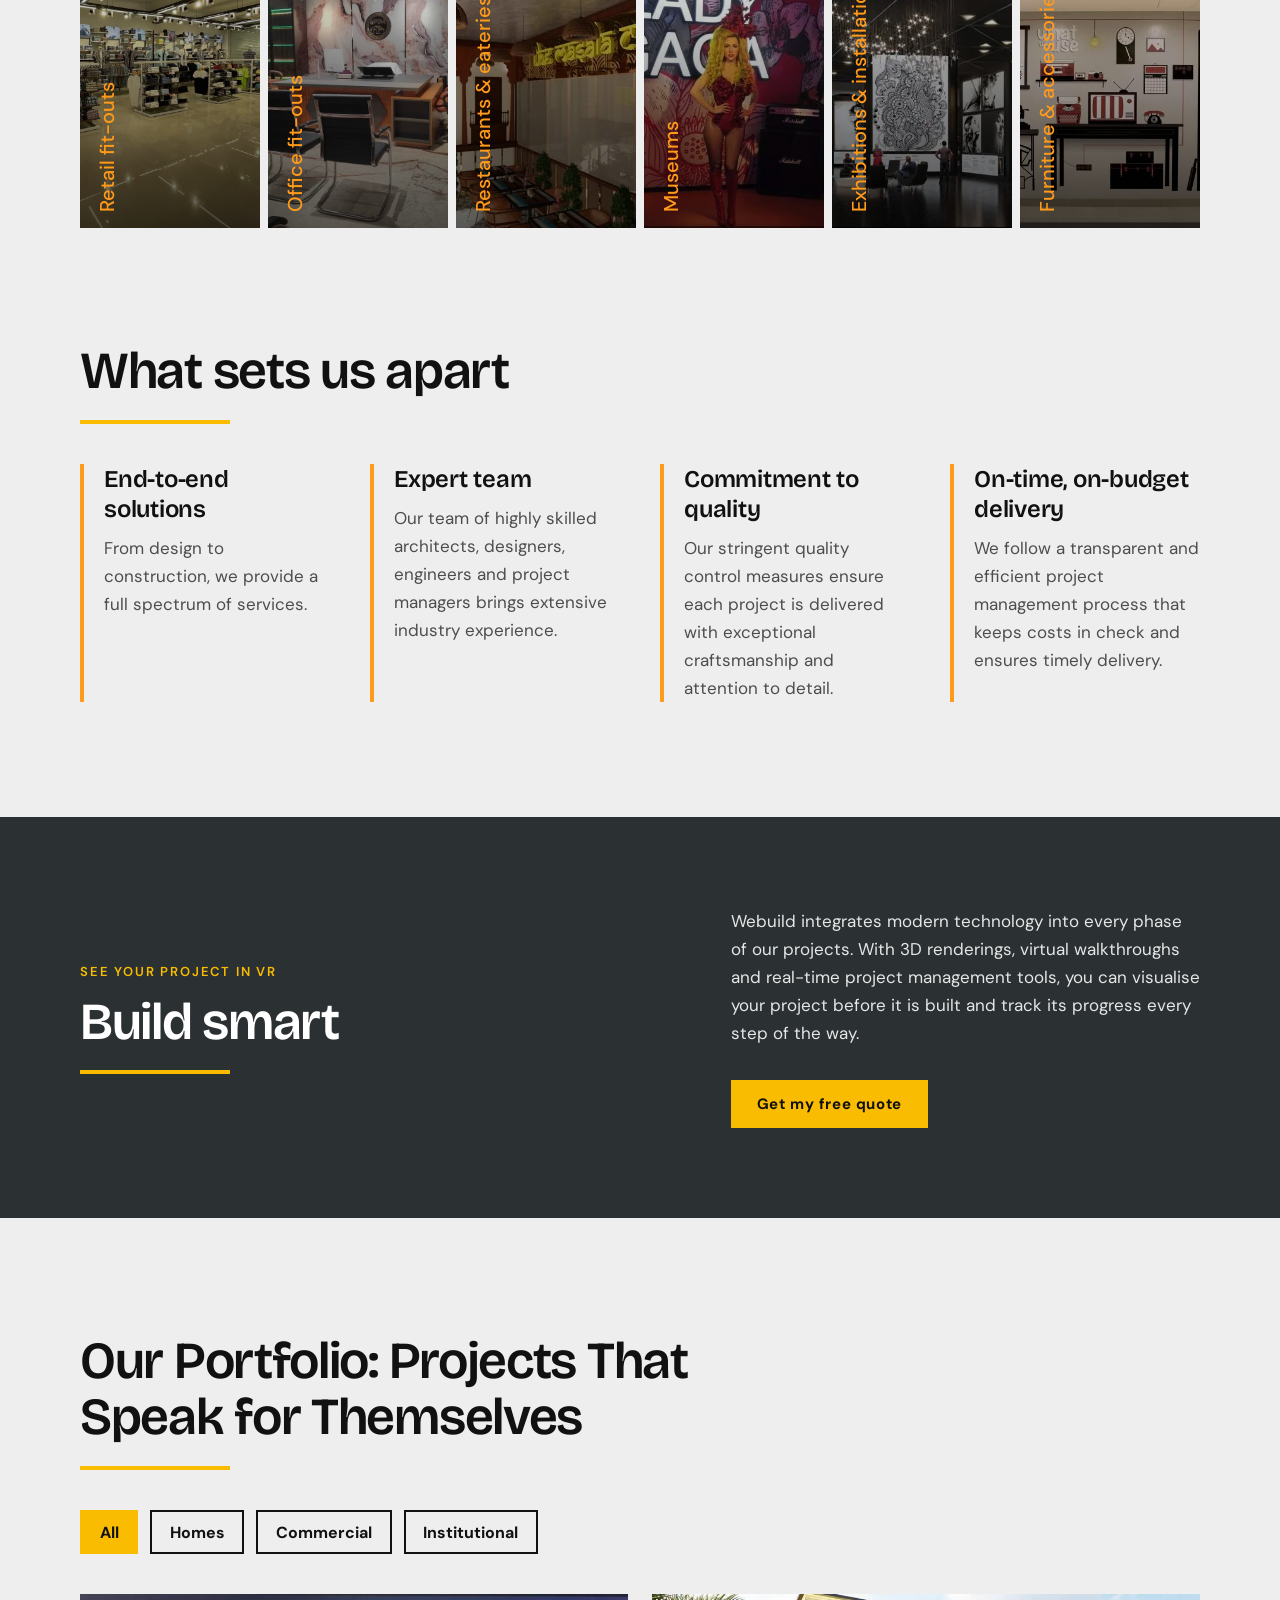
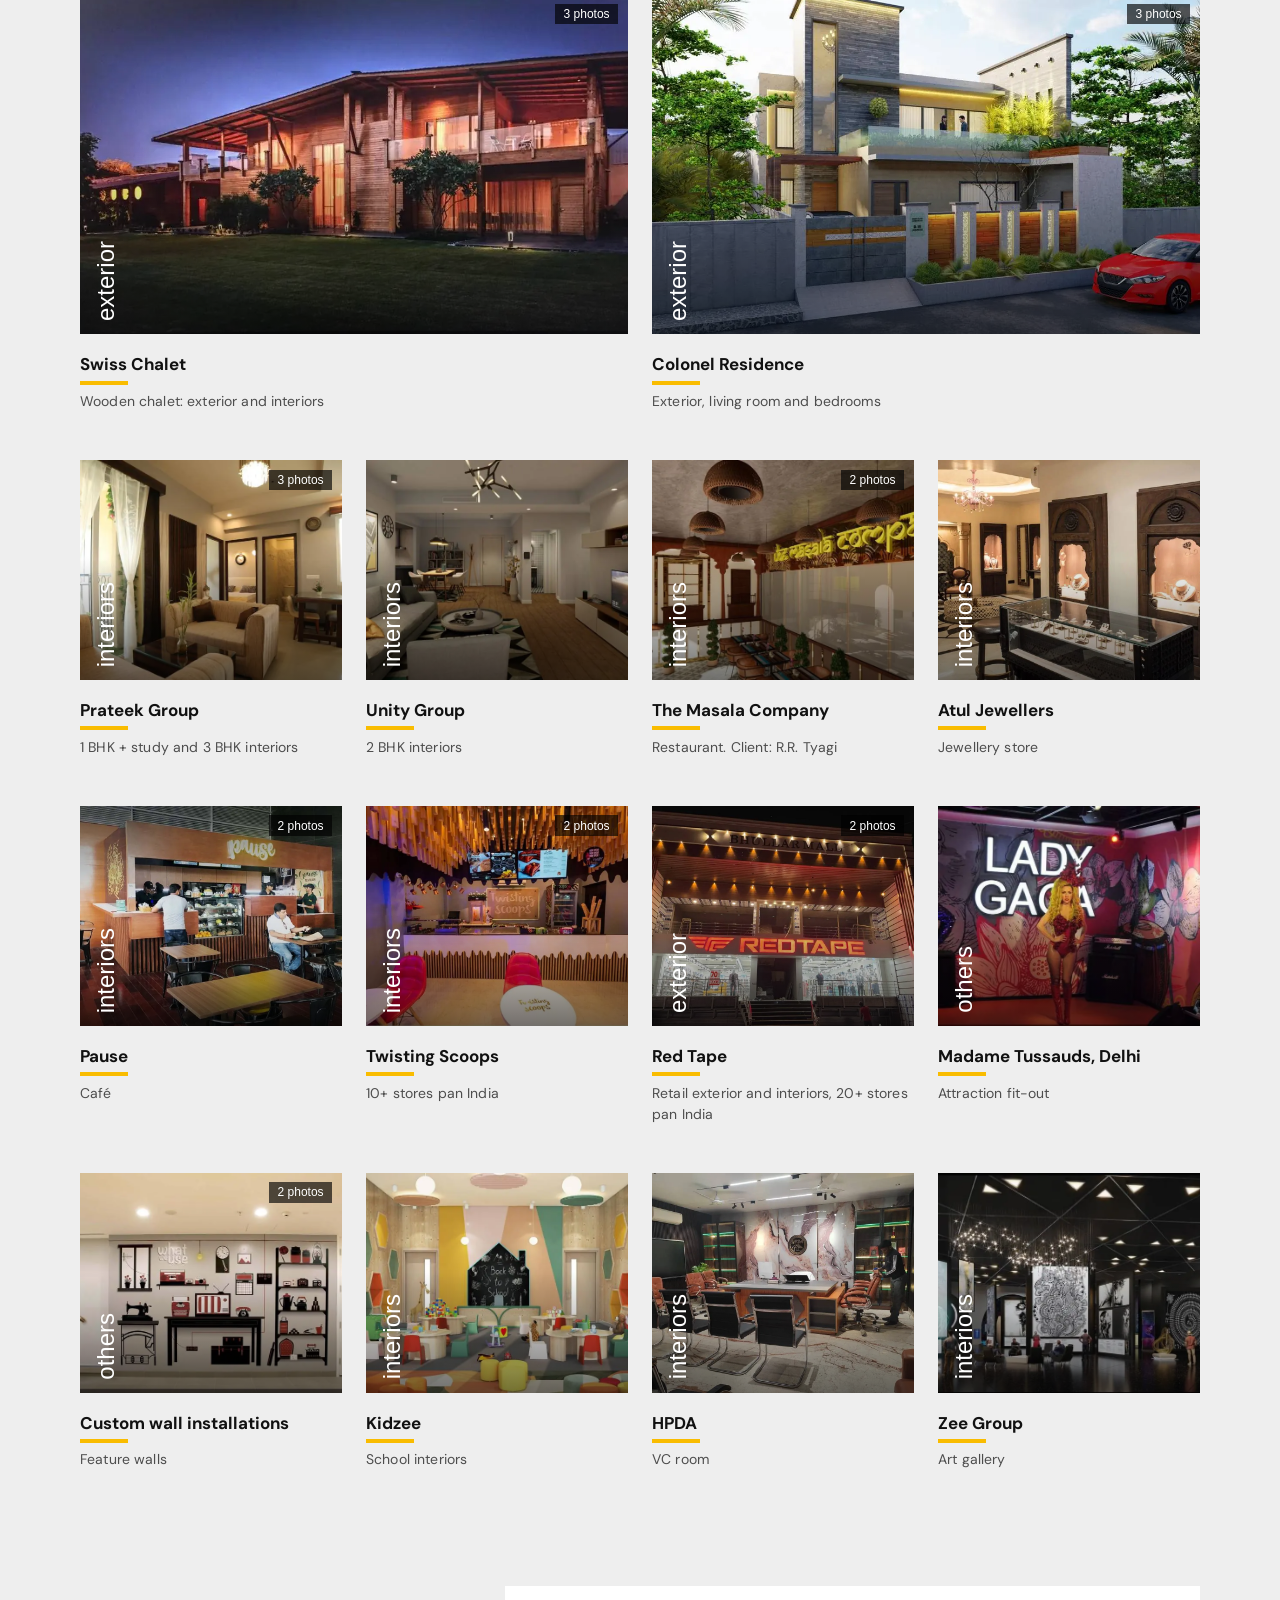
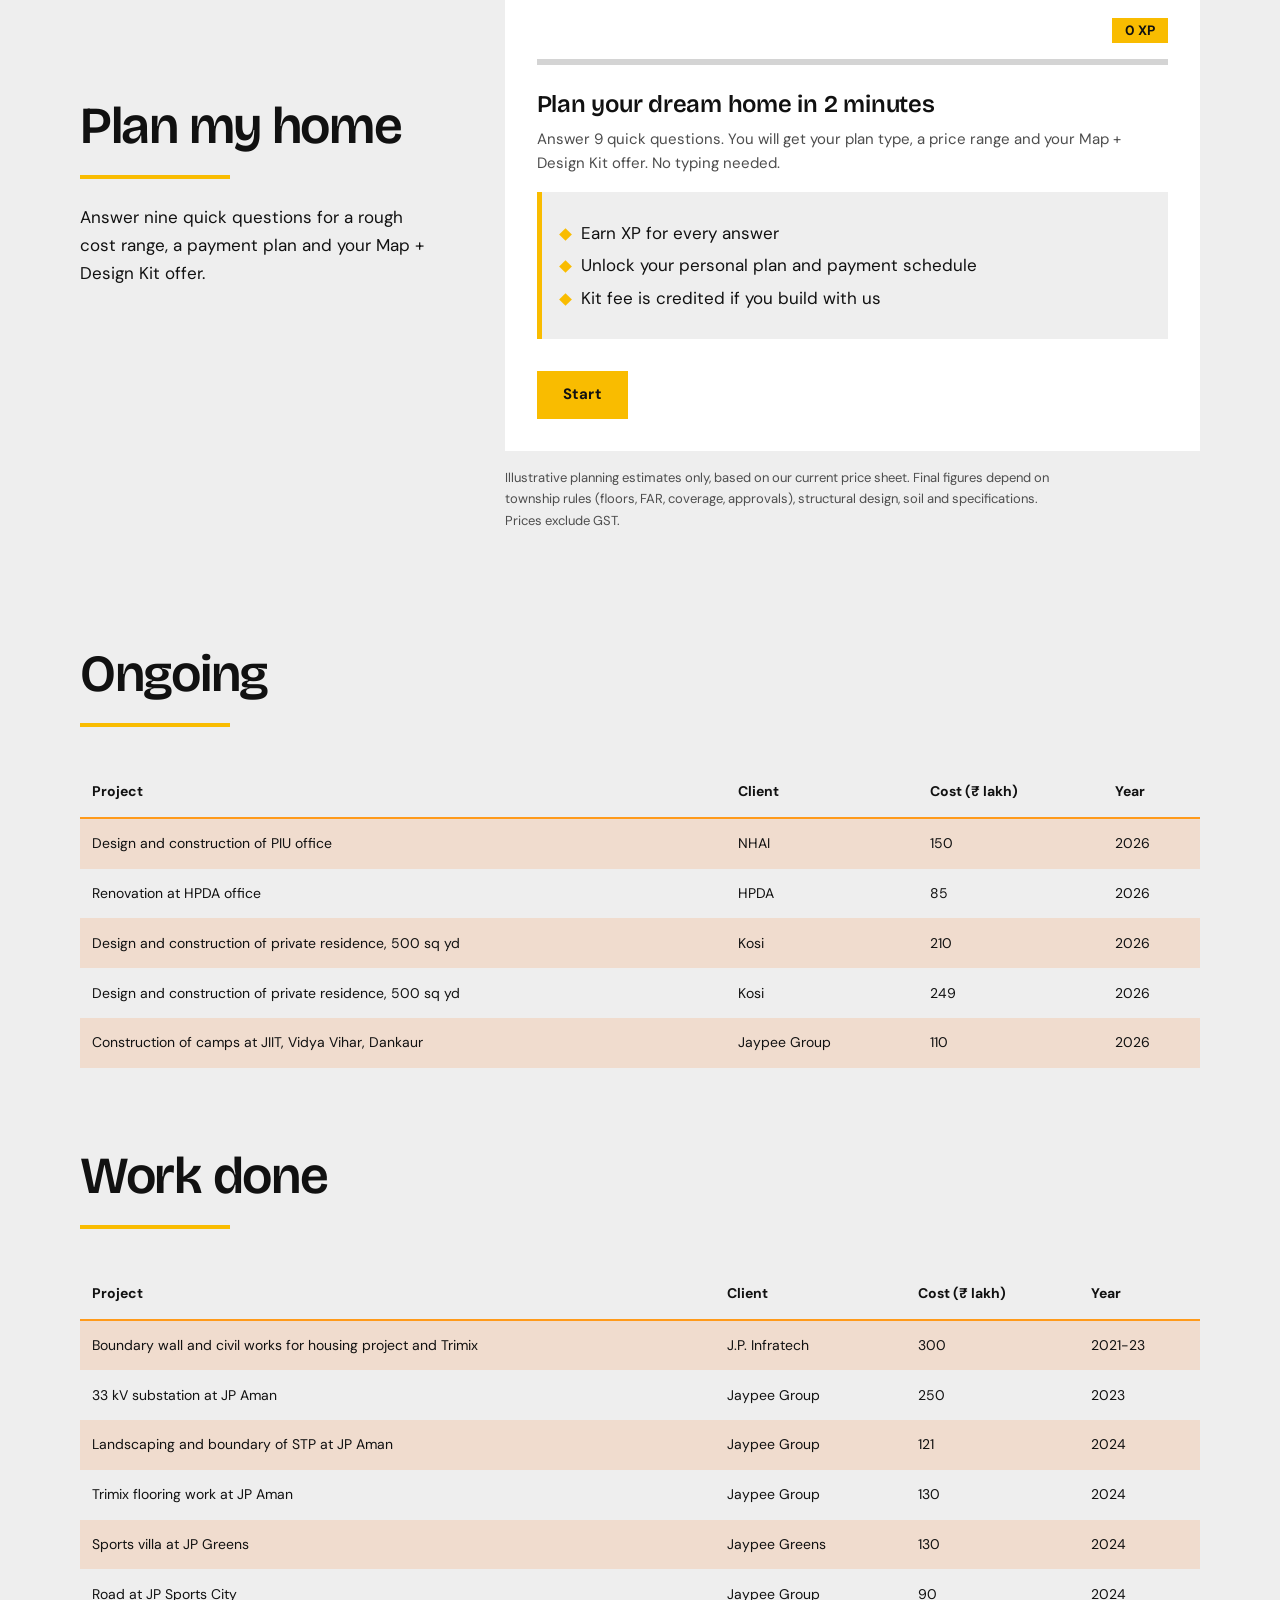
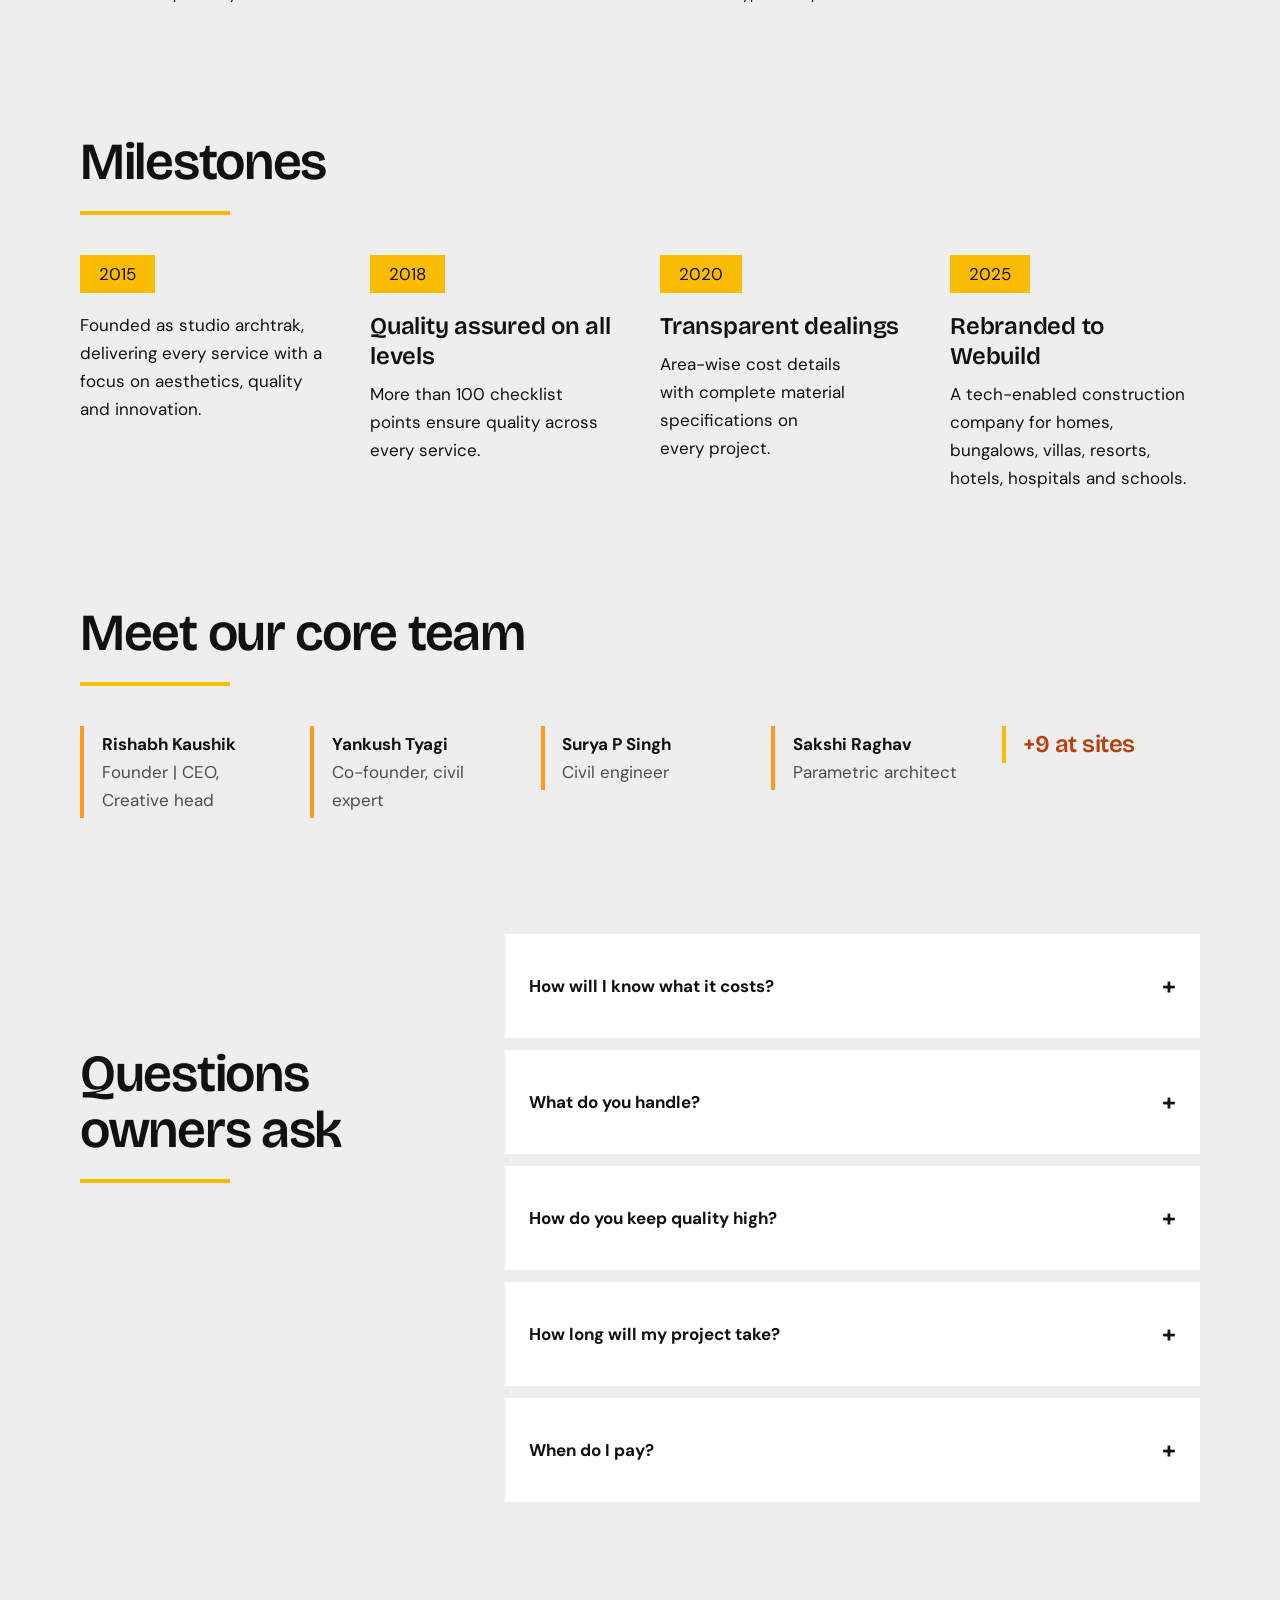
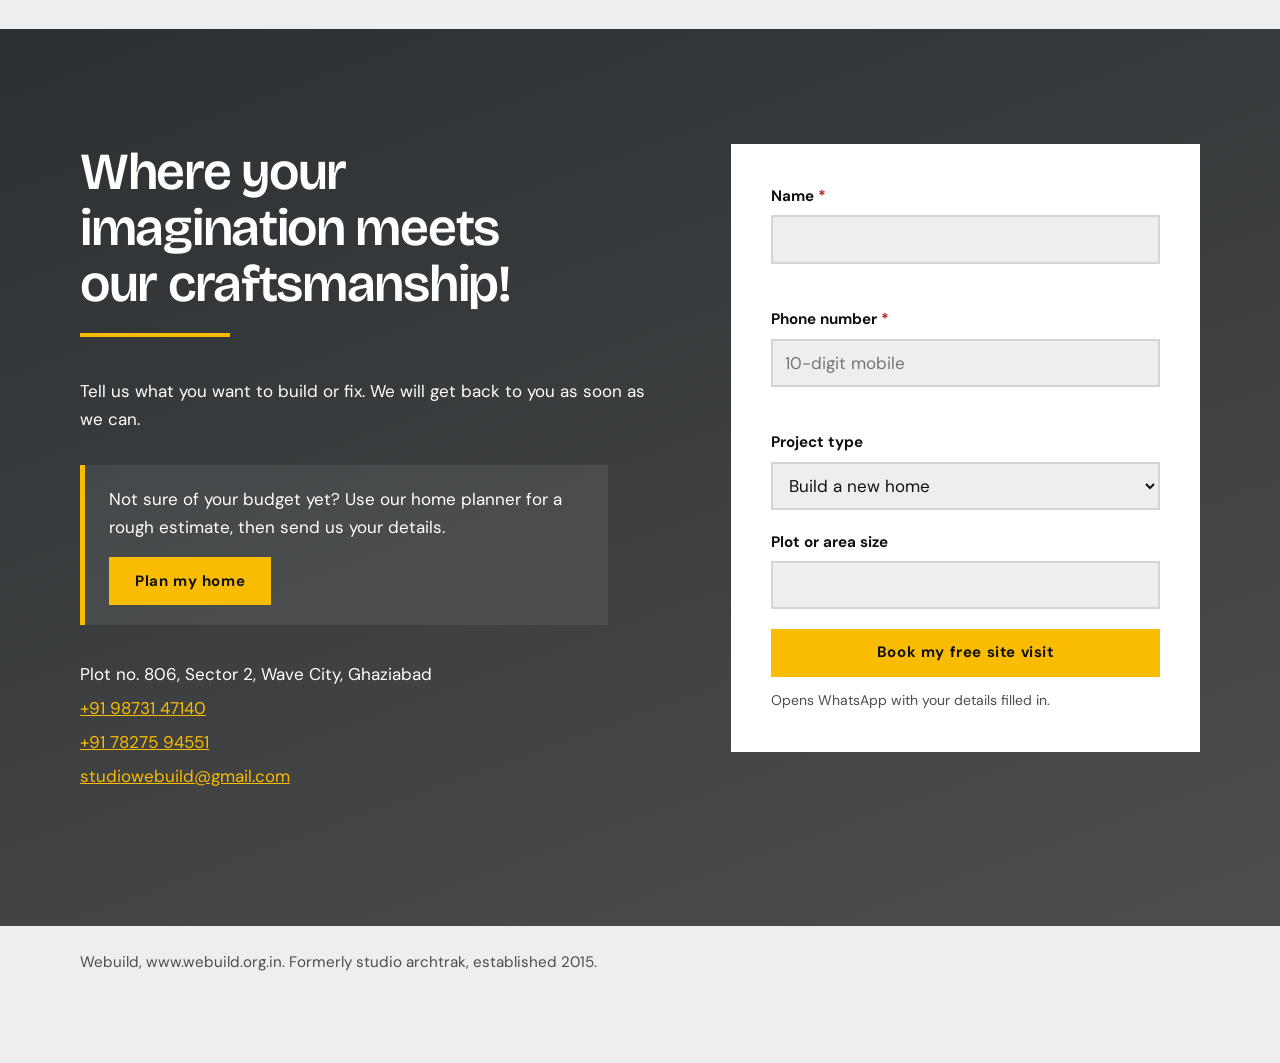
==== commit 2630b179: "Fix top navigation links" ====
--- a/index.html
+++ b/index.html
@@ -222,8 +222,8 @@
 <button aria-controls="nav" aria-expanded="false" aria-label="Menu" class="mb" id="mb">☰</button>
 <nav aria-label="Main" id="nav"><ul>
 <li><a aria-current="page" data-hi="होम" href="#top">Home</a></li><li><a data-hi="हमारे बारे में" href="#about">About Us</a></li><li><a data-hi="सेवाएँ" href="#services">Services</a></li><li><a data-hi="हमारे प्रोजेक्ट्स" href="#portfolio">Portfolio</a></li>
-<li><a data-hi="घर प्लान करें" href="#planner">Plan my home</a></li><a href="/house-construction-wave-city.html/">House Construction</a>
-<a href="/interior-design-wave-city.html/">Interior Design</a><li><a class="btn" data-hi="फ्री कोट पाएँ" href="#contact">Get free quote</a></li></ul></nav>
+<li><a data-hi="घर प्लान करें" href="#planner">Plan my home</a></li><a href="/house-construction-wave-city.html/">Home Construction</a>
+<a href="/interior-design-wave-city.html/">interiors</a><li><a class="btn" data-hi="फ्री कोट पाएँ" href="#contact">Get free quote</a></li></ul></nav>
 <a class="lt" href="https://www.webuild.org.in/hi/" hreflang="hi" id="lt" lang="hi">हिंदी</a>
 </div></header>
 <main id="main">
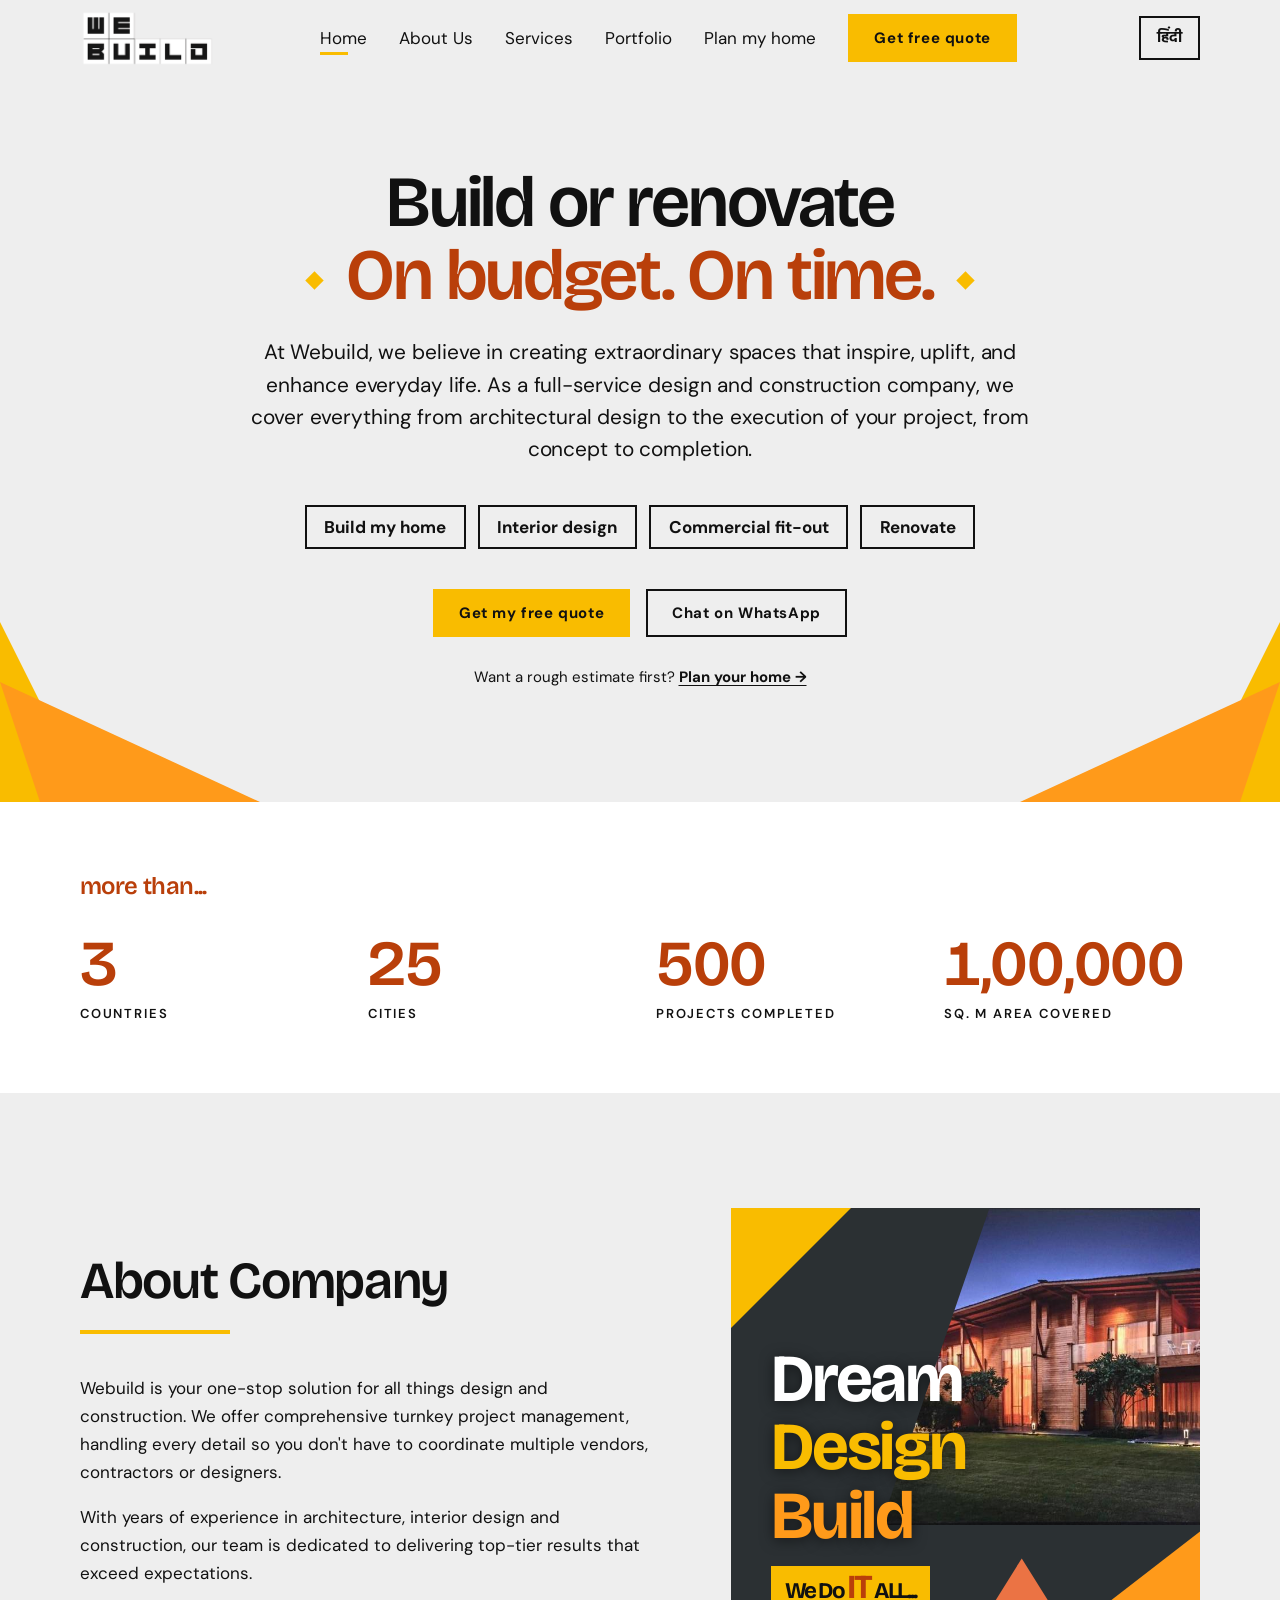
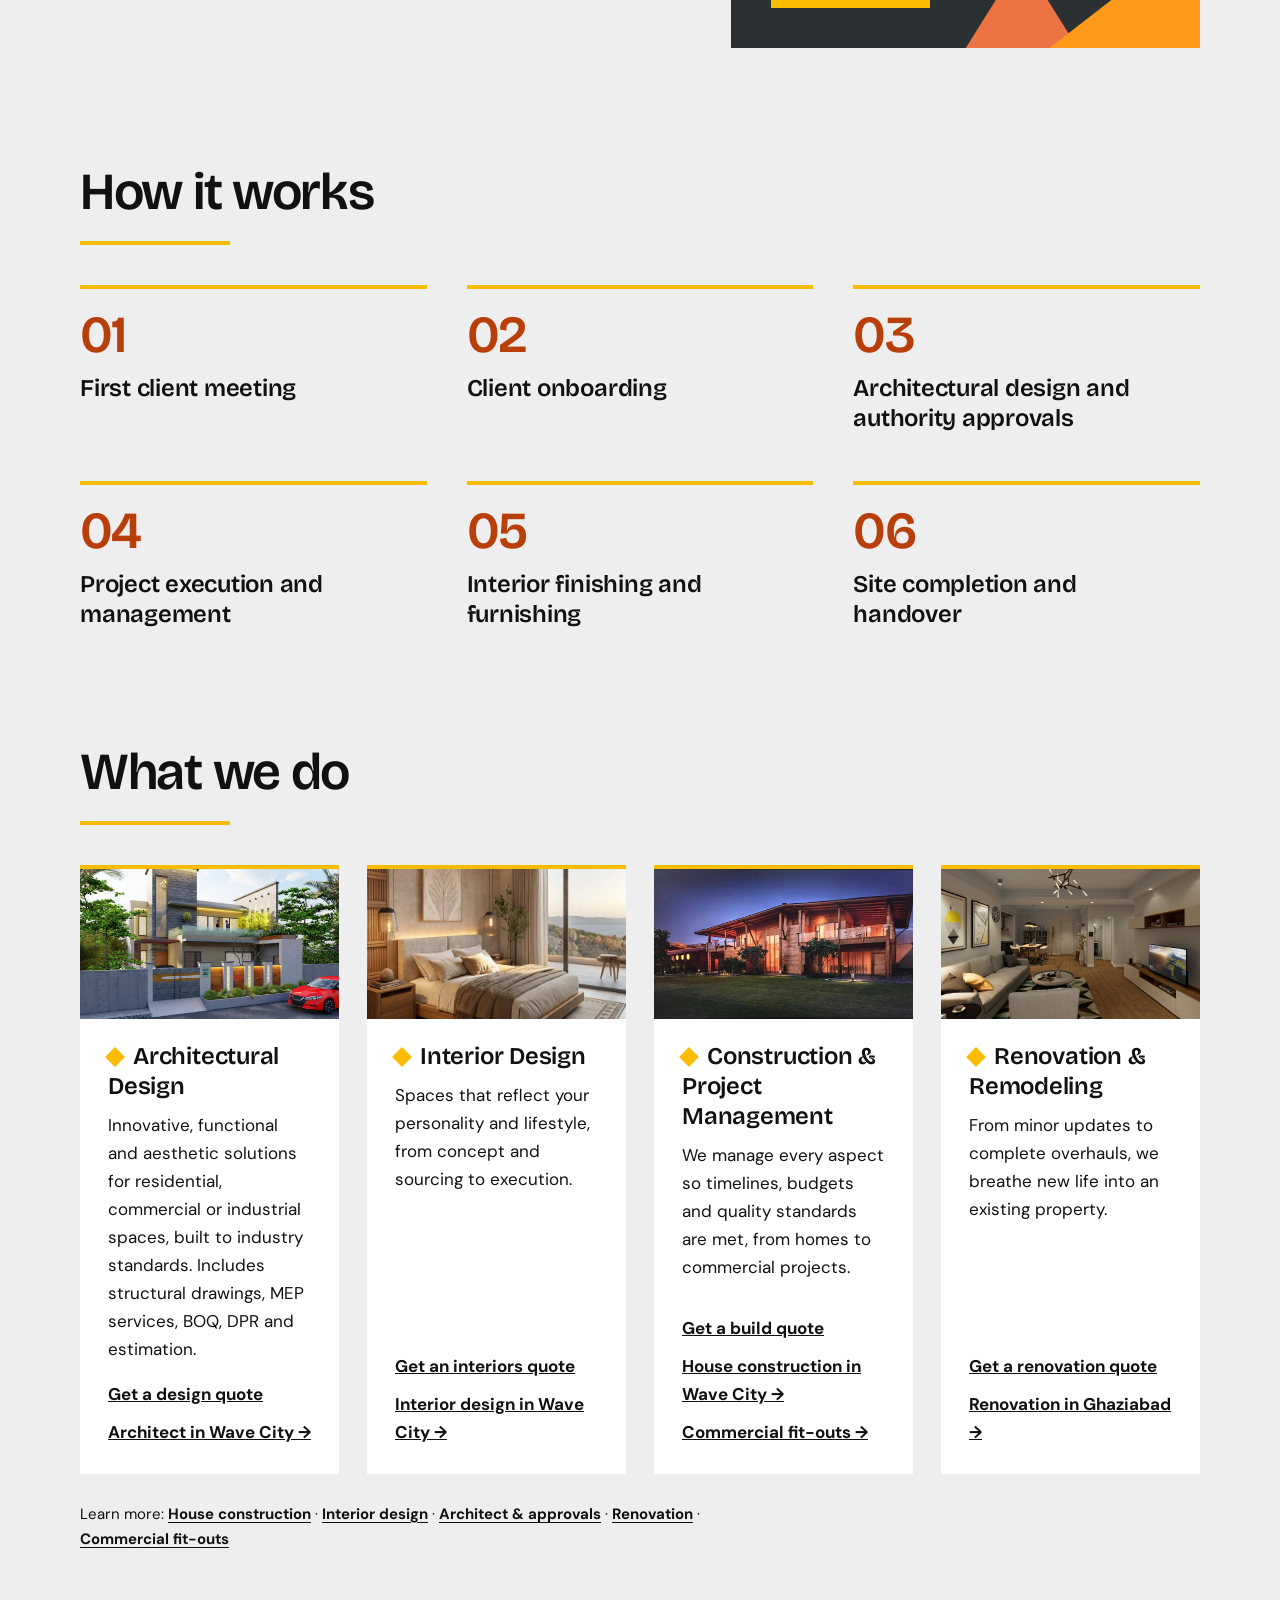
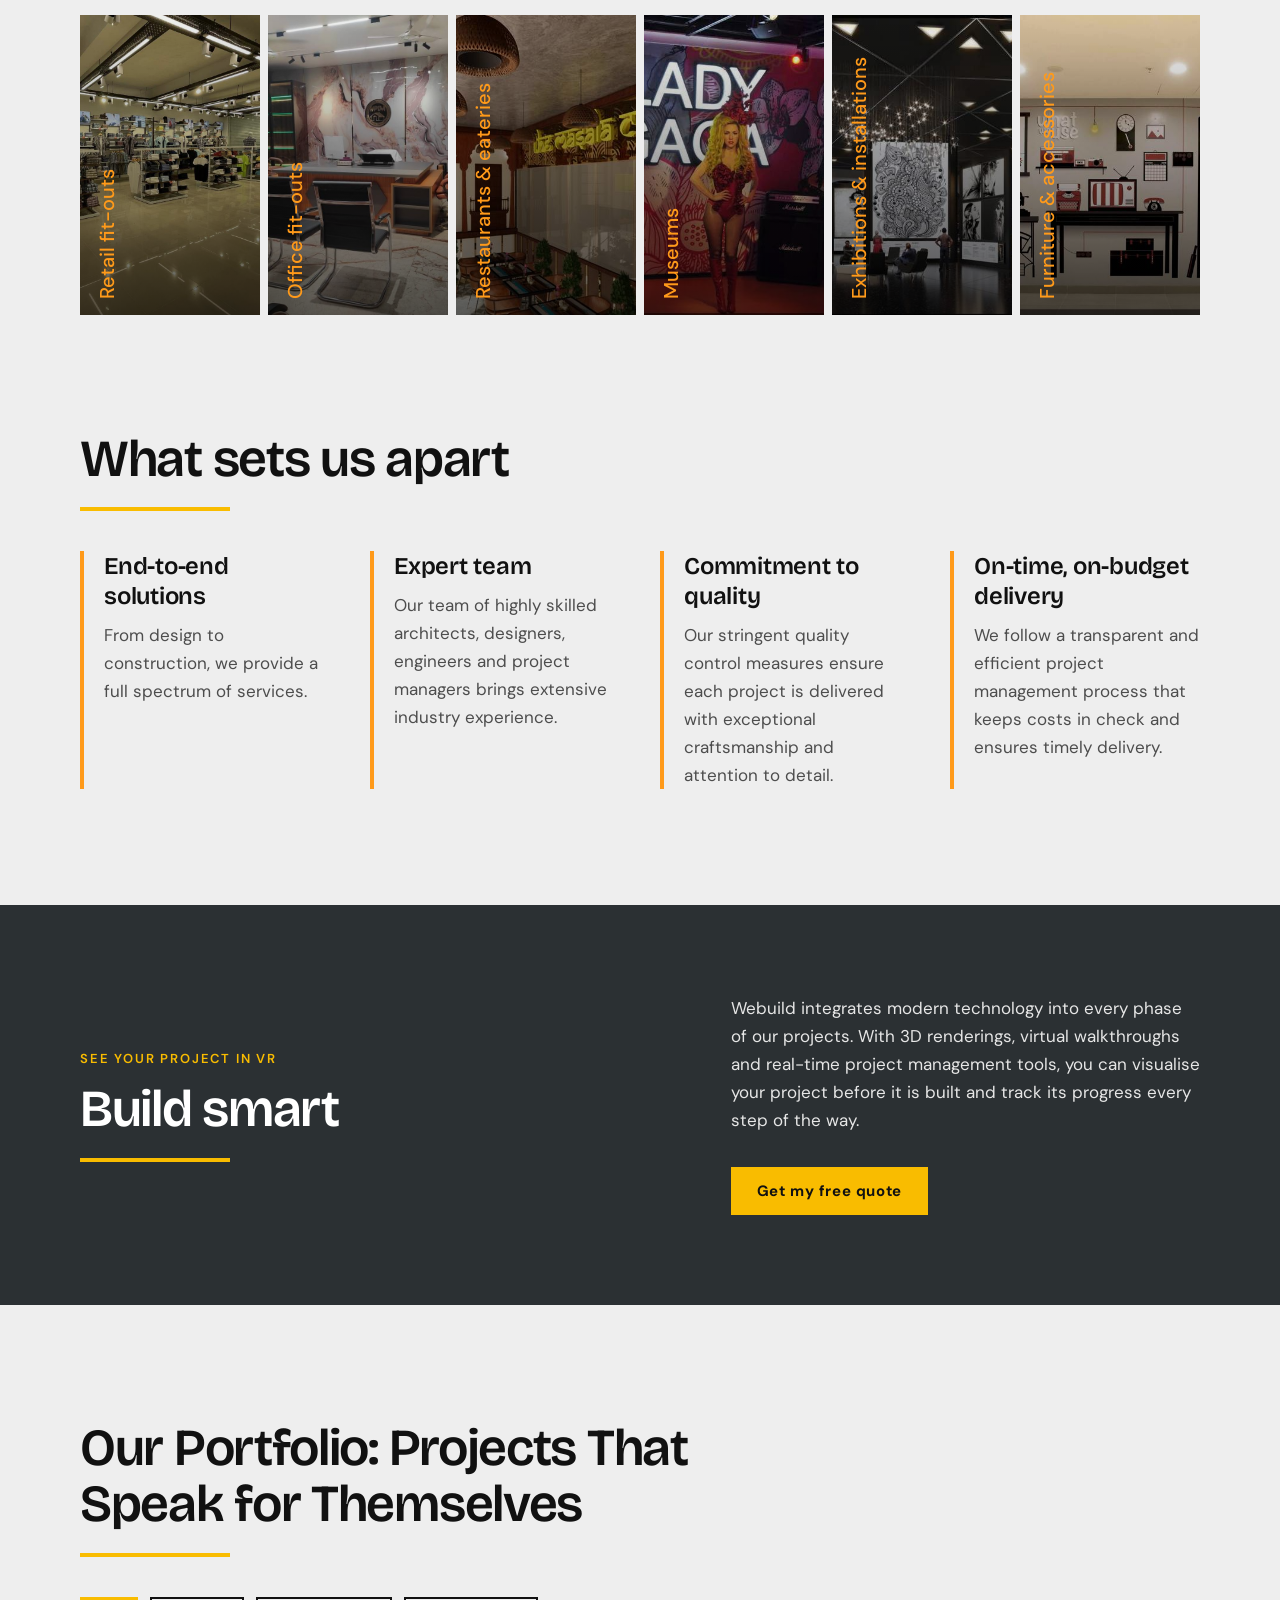
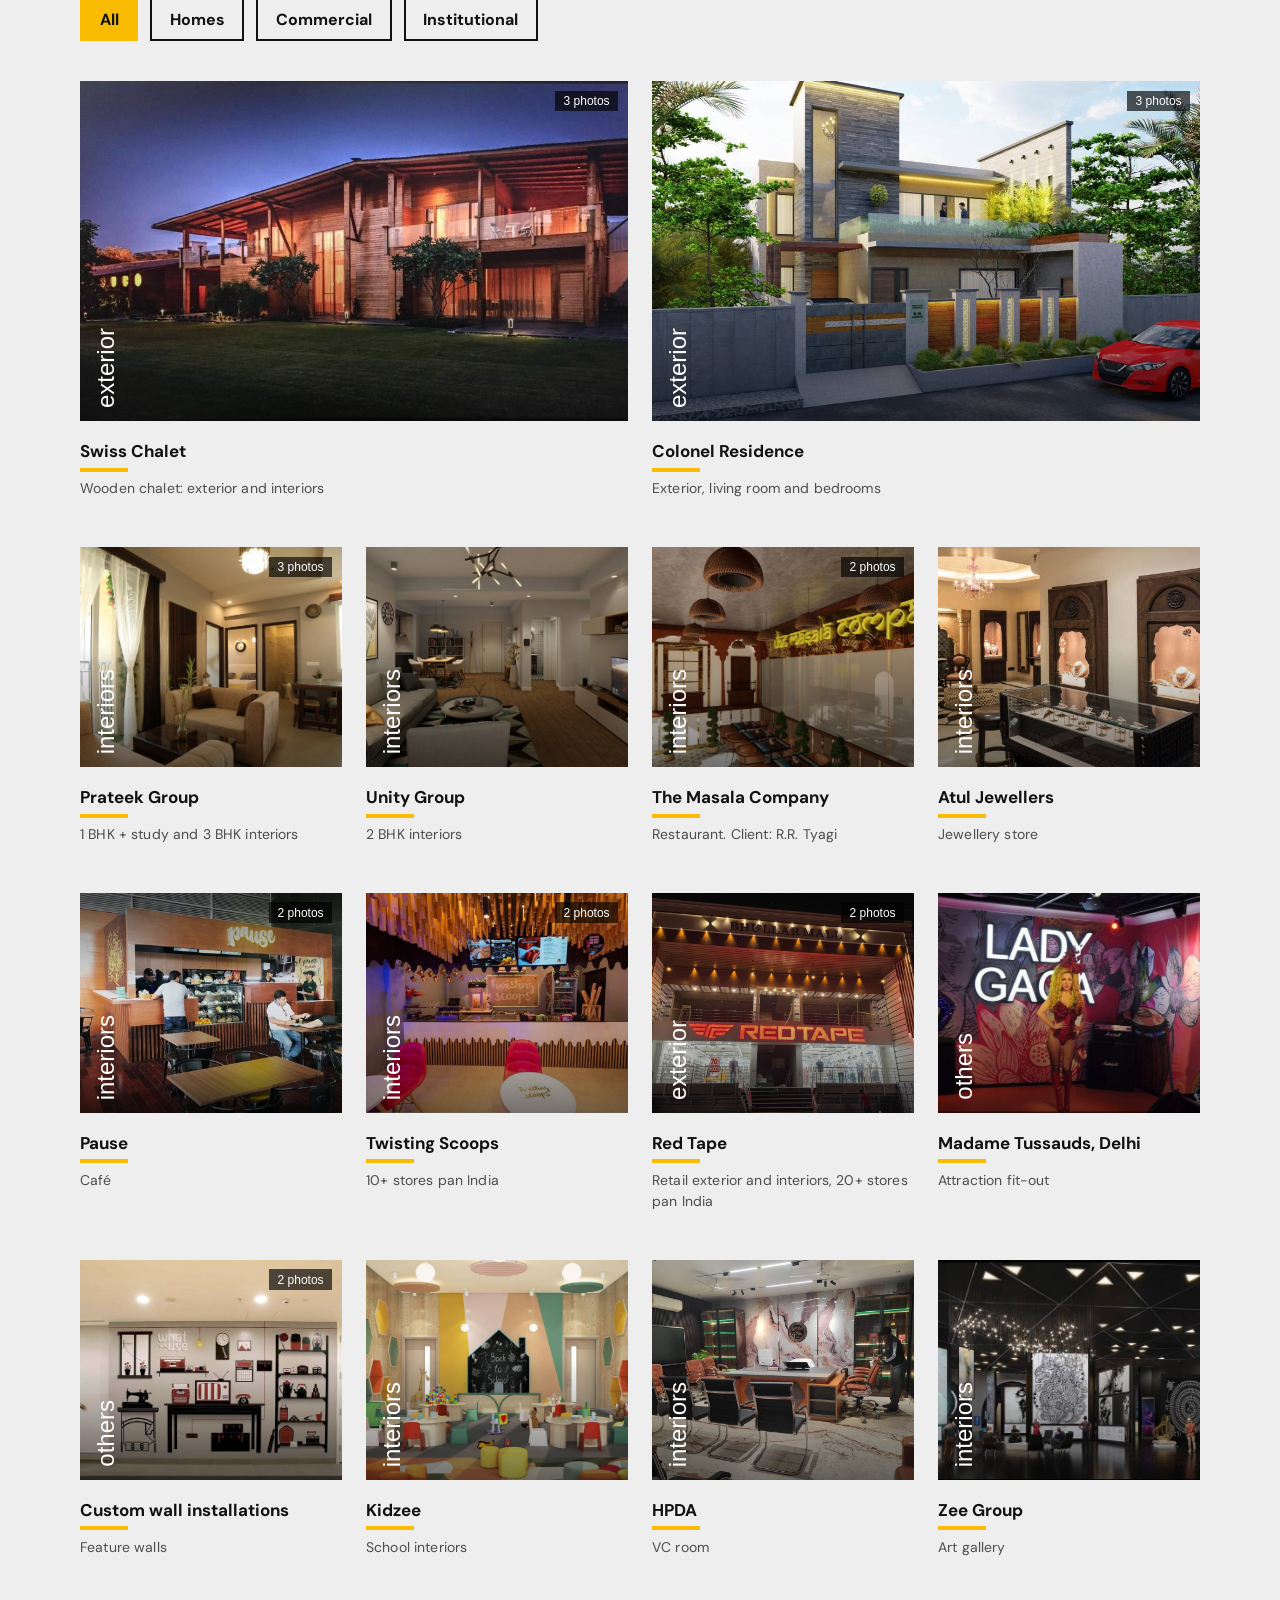
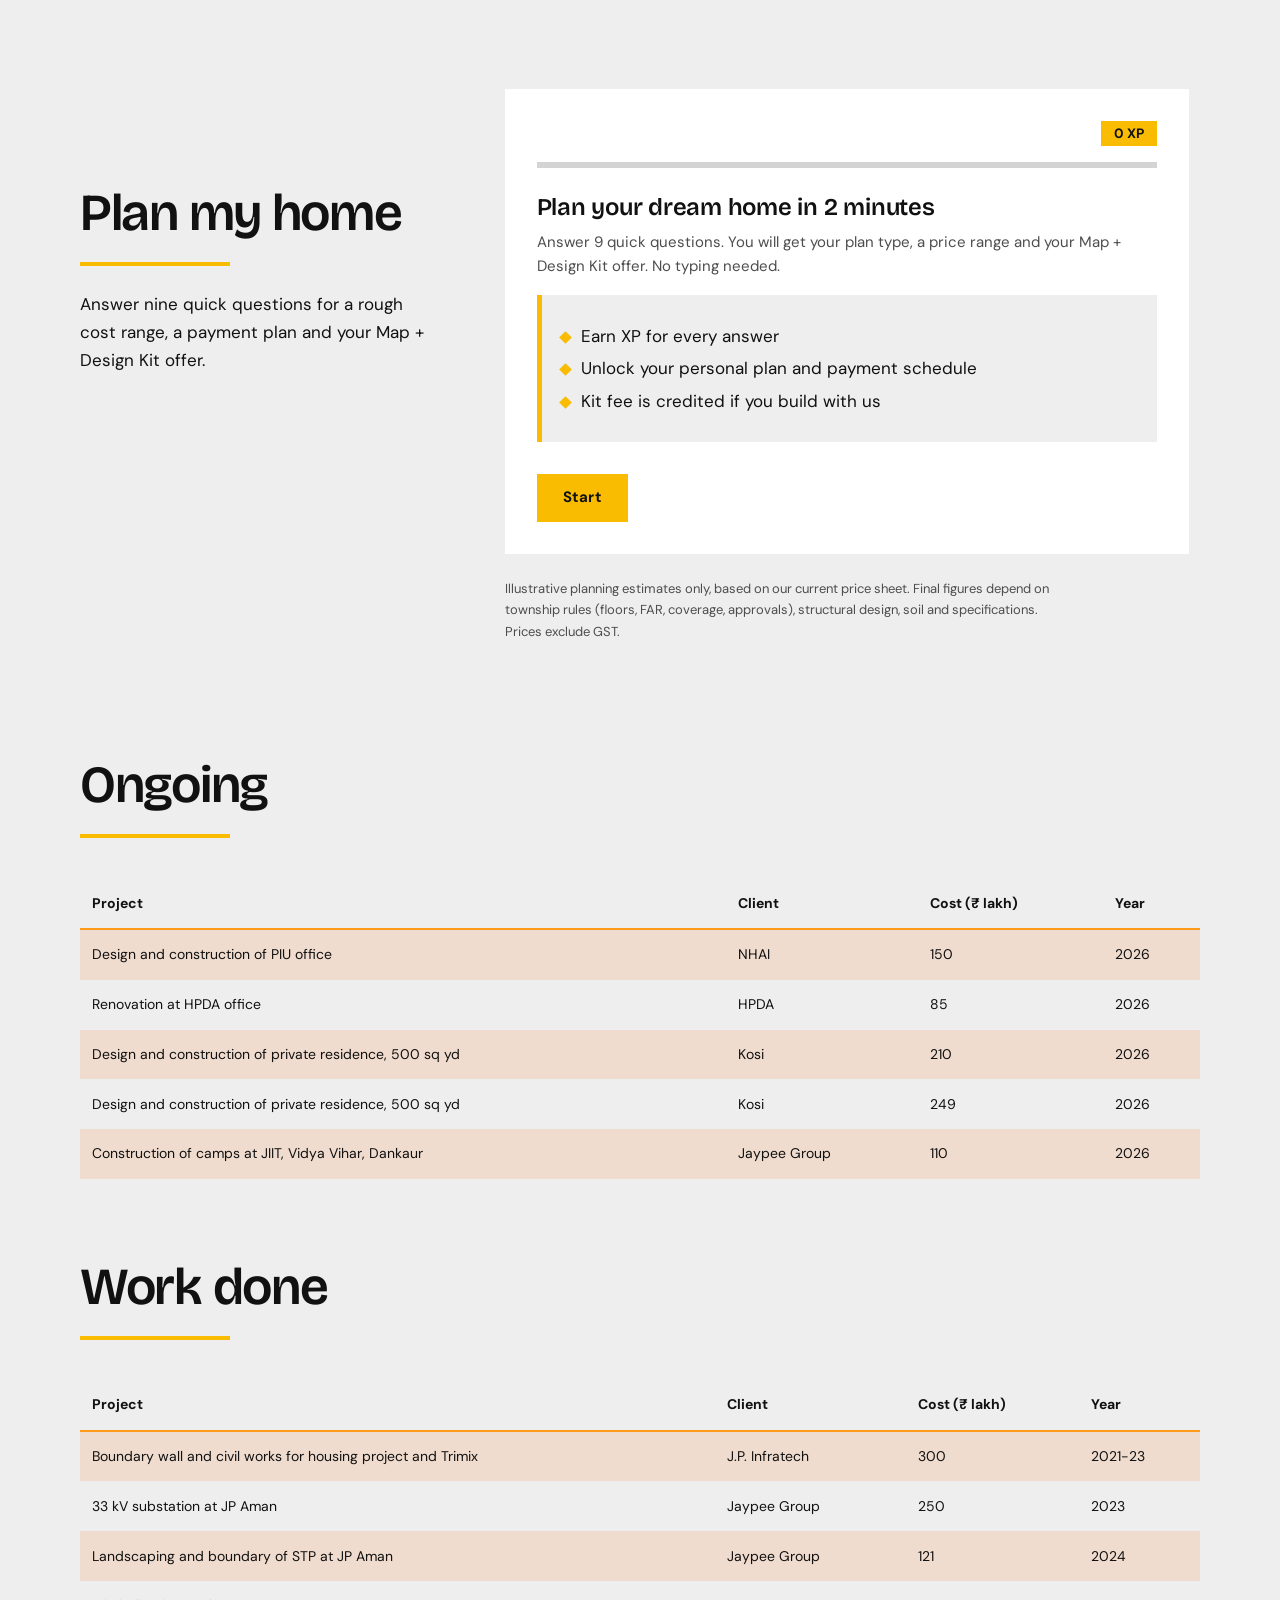
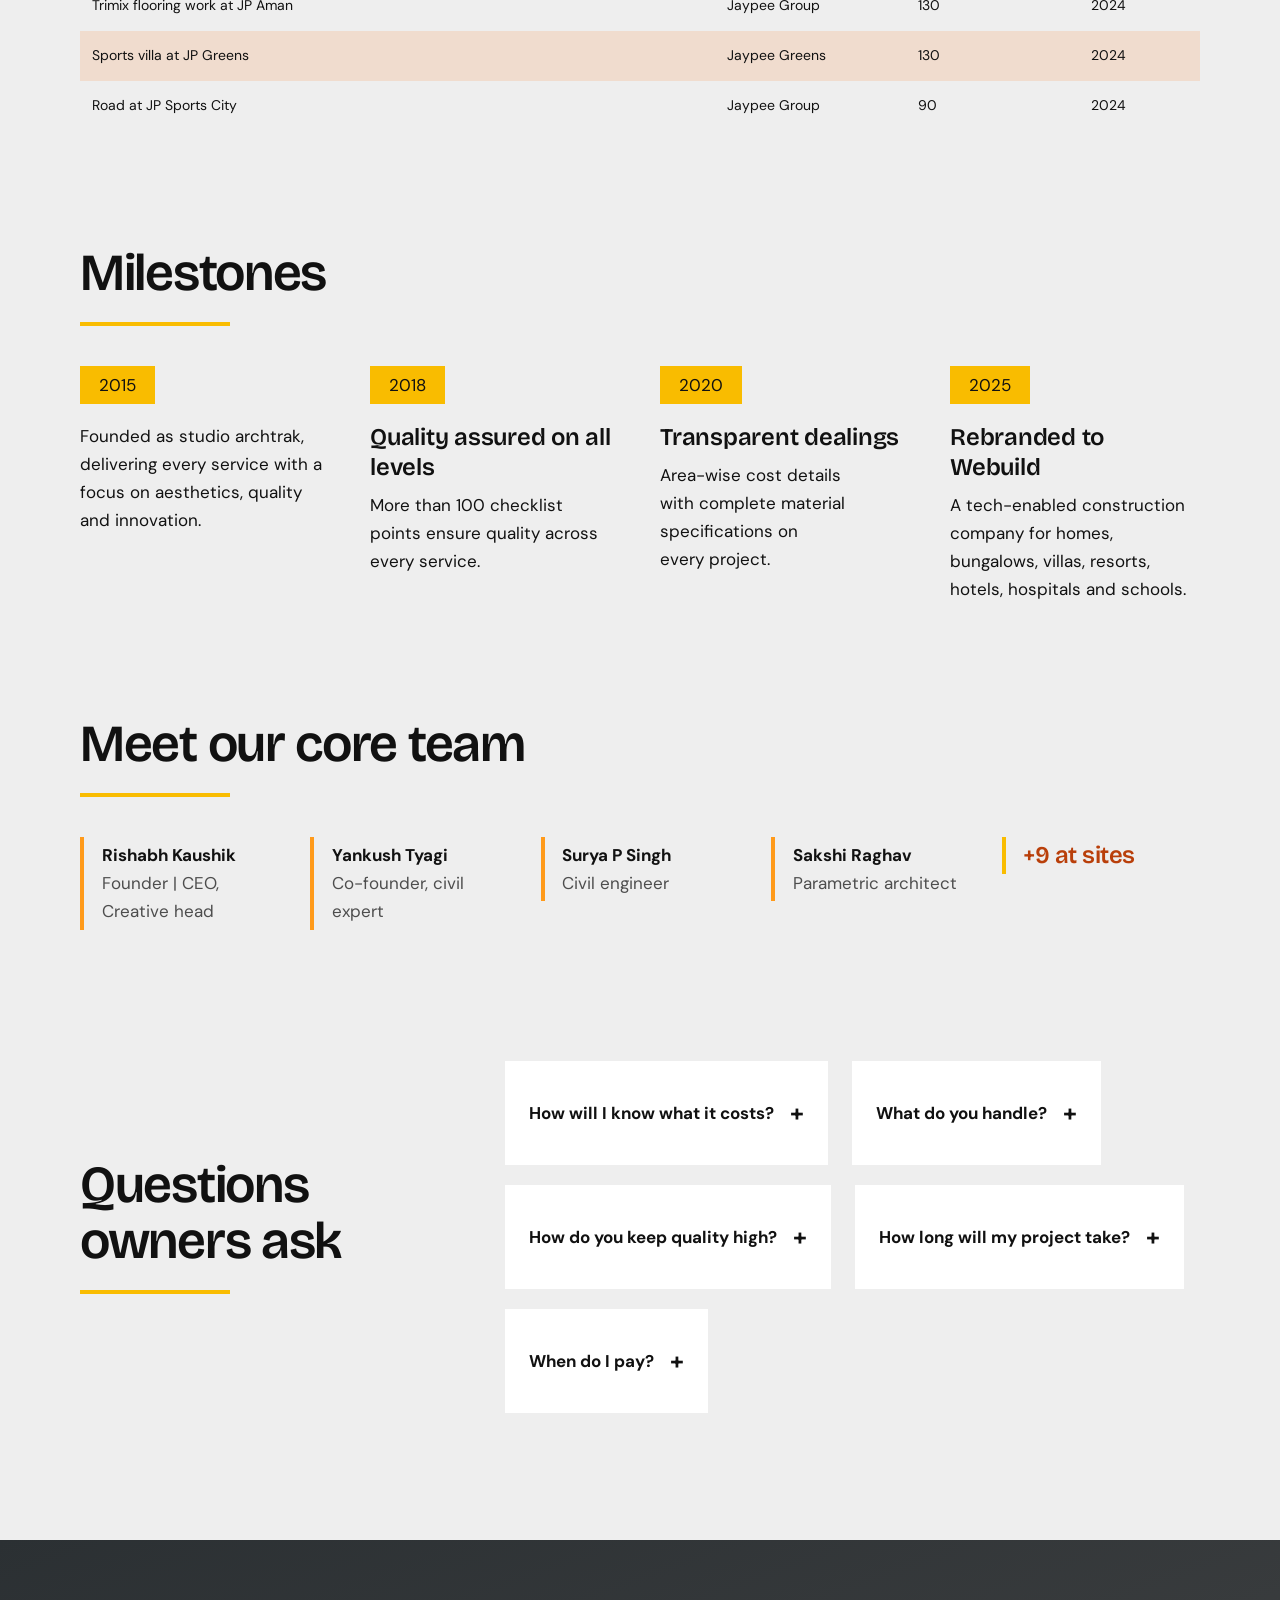
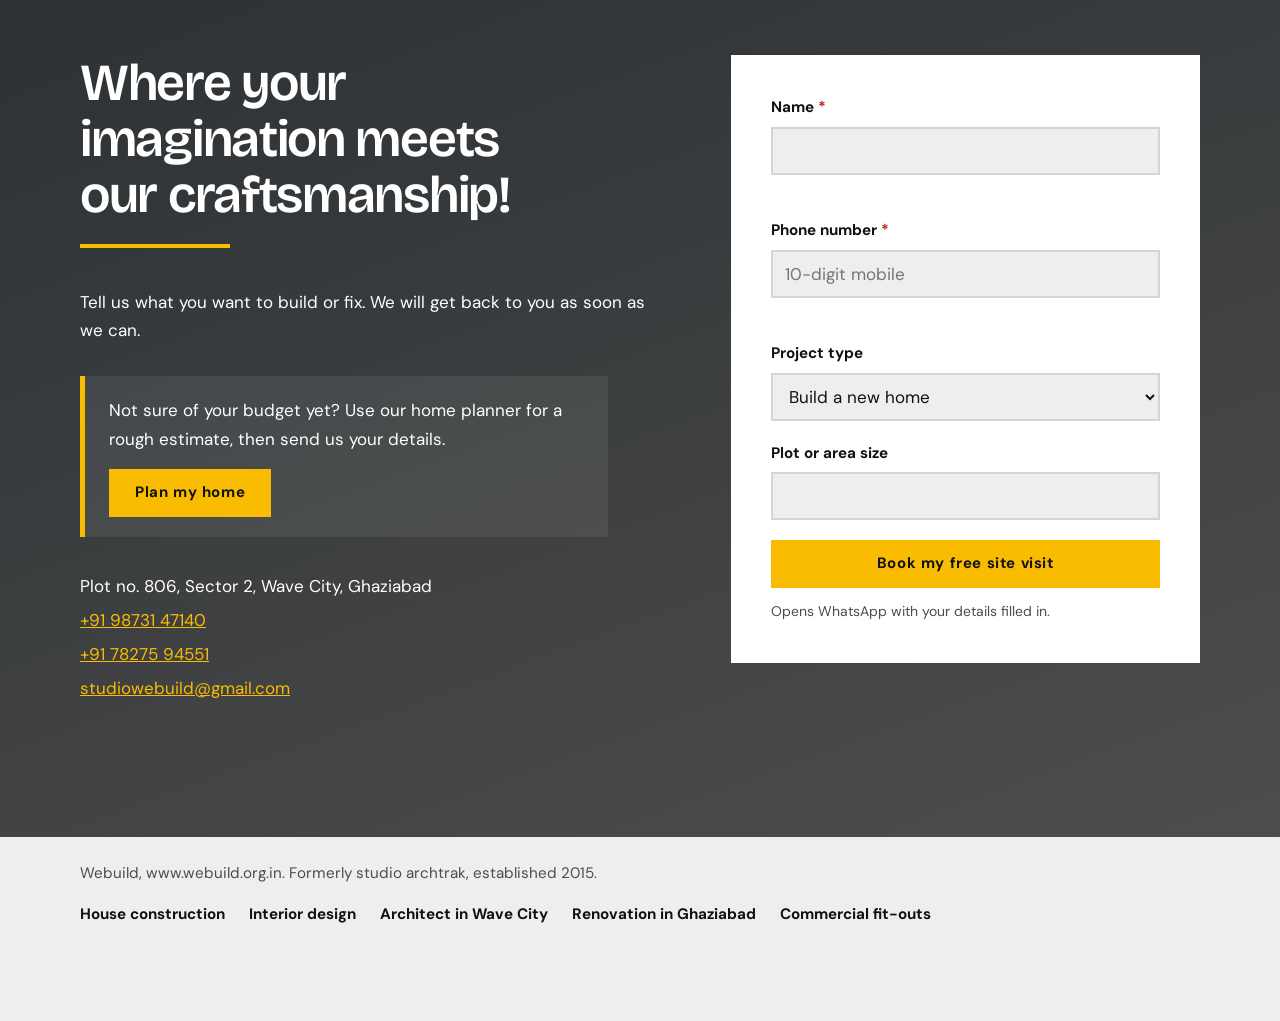
==== commit 443e62e0: "Add files via upload" ====
--- a/index.html
+++ b/index.html
@@ -1,16 +1,24 @@
 <!DOCTYPE html>
-
 <html lang="en">
 <head>
-<meta charset="utf-8"/>
-<meta content="width=device-width, initial-scale=1, viewport-fit=cover" name="viewport"/>
-<title>House Construction &amp; Interior Design in Wave City/Ghaziabad/NCR | Webuild</title>
-<meta content="Turnkey home construction, architecture and interiors in Wave City, Ghaziabad, NCR. Transparent area-wise costs, 100+ quality checks. Get a free site visit." name="description"/>
-<link href="https://fonts.googleapis.com" rel="preconnect"/><link crossorigin="" href="https://fonts.gstatic.com" rel="preconnect"/><meta content="index,follow,max-image-preview:large" name="robots"/><link href="https://www.webuild.org.in/" rel="canonical"/><link href="https://www.webuild.org.in/" hreflang="en" rel="alternate"/><link href="https://www.webuild.org.in/hi/" hreflang="hi" rel="alternate"/><link href="https://www.webuild.org.in/" hreflang="x-default" rel="alternate"/><meta content="https://www.webuild.org.in/" property="og:url"/><meta content="Webuild" property="og:site_name"/><meta content="https://www.webuild.org.in/images/webuild-swiss-chalet-exterior-at-dusk.webp" property="og:image"/><meta content="1000" property="og:image:width"/><meta content="551" property="og:image:height"/><meta content="https://www.webuild.org.in/images/webuild-swiss-chalet-exterior-at-dusk.webp" name="twitter:image"/><meta content="hi_IN" property="og:locale:alternate"/><script>window.WB={lang:"en",alt:"https://www.webuild.org.in/hi/"};</script><script async="" src="https://www.googletagmanager.com/gtag/js?id=G-YB61EN7J5C"></script><script>window.dataLayer=window.dataLayer||[];function gtag(){dataLayer.push(arguments)}gtag('js',new Date());gtag('config','G-YB61EN7J5C');</script>
-<link href="data:image/svg+xml,%3Csvg xmlns='http://www.w3.org/2000/svg' viewBox='0 0 64 64'%3E%3Crect width='64' height='64' fill='%23F9BC00'/%3E%3Ctext x='32' y='47' font-size='42' font-weight='700' text-anchor='middle' font-family='Arial' fill='%23111'%3EW%3C/text%3E%3C/svg%3E" rel="icon"/>
-<meta content="website" property="og:type"/><meta content="House Construction &amp; Interior Design in Wave City/Ghaziabad/NCR | Webuild" property="og:title"/><meta content="Turnkey home construction, architecture and interiors in Wave City, Ghaziabad, NCR. Transparent area-wise costs, 100+ quality checks. Get a free site visit." property="og:description"/><meta content="en_IN" property="og:locale"/><meta content="summary" name="twitter:card"/><meta content="#F9BC00" name="theme-color"/>
-<script type="application/ld+json">{"@context":"https://schema.org","@type":"GeneralContractor","name":"Webuild","alternateName":"studio archtrak","foundingDate":"2015","url":"https://www.webuild.org.in/","areaServed":["Wave City","Ghaziabad","Delhi NCR"],"email":"studiowebuild@gmail.com","telephone":["+919873147140","+917827594551"],"address":{"@type":"PostalAddress","streetAddress":"Plot no. 806, Sector 2, Wave City","addressLocality":"Ghaziabad","addressRegion":"Uttar Pradesh","addressCountry":"IN"}}</script>
-<link href="https://fonts.googleapis.com/css2?family=Bricolage+Grotesque:opsz,wght@12..96,600;12..96,700&amp;family=DM+Sans:wght@400;500;700&amp;family=Hind:wght@400;600;700&amp;display=swap" rel="stylesheet"/>
+<!-- Google tag (gtag.js) -->
+<script async src="https://www.googletagmanager.com/gtag/js?id=G-YB61EN7J5C"></script>
+<script>
+  window.dataLayer = window.dataLayer || [];
+  function gtag(){dataLayer.push(arguments);}
+  gtag('js', new Date());
+
+  gtag('config', 'G-YB61EN7J5C');
+</script>
+<meta charset="utf-8">
+<meta name="viewport" content="width=device-width, initial-scale=1, viewport-fit=cover">
+<title>House Construction &amp; Interior Design in Wave City, Ghaziabad | Webuild</title>
+<meta name="description" content="Turnkey home construction, architecture and interiors in Wave City, Ghaziabad. Transparent area-wise costs, 100+ quality checks. Get a free site visit.">
+<link rel="canonical" href="https://www.webuild.org.in/">
+<link rel="icon" href="data:image/svg+xml,%3Csvg xmlns='http://www.w3.org/2000/svg' viewBox='0 0 64 64'%3E%3Crect width='64' height='64' fill='%23F9BC00'/%3E%3Ctext x='32' y='47' font-size='42' font-weight='700' text-anchor='middle' font-family='Arial' fill='%23111'%3EW%3C/text%3E%3C/svg%3E">
+<meta property="og:type" content="website"><meta property="og:title" content="House Construction &amp; Interior Design in Wave City, Ghaziabad | Webuild"><meta property="og:description" content="Turnkey home construction, architecture and interiors in Wave City, Ghaziabad. Transparent area-wise costs, 100+ quality checks. Get a free site visit."><meta property="og:url" content="https://www.webuild.org.in/"><meta property="og:locale" content="en_IN"><meta name="twitter:card" content="summary"><meta name="theme-color" content="#F9BC00">
+<script type="application/ld+json">{"@context": "https://schema.org", "@type": "GeneralContractor", "@id": "https://www.webuild.org.in/#business", "name": "Webuild", "alternateName": "studio archtrak", "foundingDate": "2015", "url": "https://www.webuild.org.in/", "description": "Architecture, interior design, construction and renovation under one roof in Wave City, Ghaziabad.", "email": "studiowebuild@gmail.com", "telephone": ["+919873147140", "+917827594551"], "address": {"@type": "PostalAddress", "streetAddress": "Plot no. 806, Sector 2, Wave City", "addressLocality": "Ghaziabad", "addressRegion": "Uttar Pradesh", "addressCountry": "IN"}, "areaServed": [{"@type": "Place", "name": "Wave City, Ghaziabad"}, {"@type": "City", "name": "Ghaziabad"}], "hasOfferCatalog": {"@type": "OfferCatalog", "name": "Services", "itemListElement": [{"@type": "Offer", "itemOffered": {"@type": "Service", "name": "House construction", "url": "https://www.webuild.org.in/house-construction-wave-city.html"}}, {"@type": "Offer", "itemOffered": {"@type": "Service", "name": "Interior design", "url": "https://www.webuild.org.in/interior-design-wave-city.html"}}, {"@type": "Offer", "itemOffered": {"@type": "Service", "name": "Architectural design and approvals", "url": "https://www.webuild.org.in/architect-wave-city/"}}, {"@type": "Offer", "itemOffered": {"@type": "Service", "name": "Renovation and remodeling", "url": "https://www.webuild.org.in/renovation-ghaziabad/"}}, {"@type": "Offer", "itemOffered": {"@type": "Service", "name": "Commercial fit-out", "url": "https://www.webuild.org.in/commercial-fit-out-ghaziabad/"}}]}}</script>
+<link href="https://fonts.googleapis.com/css2?family=Bricolage+Grotesque:opsz,wght@12..96,600;12..96,700&family=DM+Sans:wght@400;500;700&family=Hind:wght@400;600;700&display=swap" rel="stylesheet">
 <style>
 /* Tokens taken from the profile deck: light grey ground, yellow/orange/coral triangles, charcoal, slate */
 :root{--bg:#EEE;--card:#fff;--ink:#111;--mut:#4d4d4d;--y:#F9BC00;--o:#FF9A1A;--c:#EB7344;--s:#869CA3;--row:#F0DCCE;--line:#d4d4d4;
@@ -209,81 +217,86 @@
 .pl-fade{animation:plf .35s}@keyframes plf{from{opacity:0;transform:translateY(10px)}to{opacity:1;transform:none}}
 #planner .btn{margin:1rem .5rem 0 0}.pl-note{font-size:.8125rem;color:var(--mut);margin:1rem 0 0}
 :lang(hi) .cs .eb,:lang(hi) .facts dt,:lang(hi) .nar h3{letter-spacing:0;text-transform:none;font-size:1rem}:lang(hi) .cs figcaption b{letter-spacing:0;text-transform:none;font-size:.875rem}
-a#lt{display:inline-flex;align-items:center;justify-content:center;text-decoration:none;color:var(--ink)}
 @keyframes up{from{opacity:0;transform:translateY(14px)}}
 .hero h1,.hero p,.chips,.cta{animation:up .6s var(--ease) both}.hero p{animation-delay:.12s}.chips{animation-delay:.2s}.cta{animation-delay:.28s}
 @media (prefers-reduced-motion:reduce){*{animation:none!important;transition:none!important;scroll-behavior:auto!important}}
+.sv article a+a{margin-top:.6rem}.fl{display:flex;flex-wrap:wrap;gap:.5rem 1.5rem;margin-top:1rem}.fl a{color:var(--ink);font-weight:700;text-underline-offset:3px}.fl a:hover{color:var(--at)}
 </style>
 </head>
 <body>
-<a class="skip sr" data-hi="मुख्य सामग्री पर जाएँ" href="#main">Skip to content</a>
+<a class="skip sr" href="#main" data-hi="मुख्य सामग्री पर जाएँ">Skip to content</a>
 <header><div class="w bar">
-<a aria-label="Webuild home" class="logo" href="#top"><img alt="Webuild logo" height="56" src="/images/webuild-logo.webp" width="134"/></a>
-<button aria-controls="nav" aria-expanded="false" aria-label="Menu" class="mb" id="mb">☰</button>
-<nav aria-label="Main" id="nav"><ul>
-<li><a aria-current="page" data-hi="होम" href="#top">Home</a></li><li><a data-hi="हमारे बारे में" href="#about">About Us</a></li><li><a data-hi="सेवाएँ" href="#services">Services</a></li><li><a data-hi="हमारे प्रोजेक्ट्स" href="#portfolio">Portfolio</a></li>
-<li><a data-hi="घर प्लान करें" href="#planner">Plan my home</a></li><a href="/house-construction-wave-city.html/">Home Construction</a>
-<a href="/interior-design-wave-city.html/">interiors</a><li><a class="btn" data-hi="फ्री कोट पाएँ" href="#contact">Get free quote</a></li></ul></nav>
-<a class="lt" href="https://www.webuild.org.in/hi/" hreflang="hi" id="lt" lang="hi">हिंदी</a>
+  <a class="logo" href="#top" aria-label="Webuild home"><img src="[data-uri]" alt="Webuild" width="134" height="56"></a>
+  <button class="mb" id="mb" aria-expanded="false" aria-controls="nav" aria-label="Menu">&#9776;</button>
+  <nav id="nav" aria-label="Main"><ul>
+    <li><a href="#top" aria-current="page" data-hi="होम">Home</a></li><li><a href="#about" data-hi="हमारे बारे में">About Us</a></li><li><a href="#services" data-hi="सेवाएँ">Services</a></li><li><a href="#portfolio" data-hi="हमारे प्रोजेक्ट्स">Portfolio</a></li>
+    <li><a href="#planner" data-hi="घर प्लान करें">Plan my home</a></li><li><a class="btn" href="#contact" data-hi="फ्री कोट पाएँ">Get free quote</a></li></ul></nav>
+  <button class="lt" id="lt" type="button" aria-pressed="false" lang="hi">हिंदी</button>
 </div></header>
+
 <main id="main">
 <!-- HERO: headline, subline and paragraph come straight from the profile -->
 <section class="hero" id="top">
-<svg aria-hidden="true" class="deco bl" viewbox="0 0 260 190"><polygon fill="#F9BC00" points="0,190 0,10 90,190"></polygon><polygon fill="#FF9A1A" points="40,190 260,190 0,70"></polygon></svg>
-<svg aria-hidden="true" class="deco br" viewbox="0 0 260 190"><polygon fill="#F9BC00" points="0,190 0,10 90,190"></polygon><polygon fill="#FF9A1A" points="40,190 260,190 0,70"></polygon></svg>
-<div class="w">
-<h1 data-hi='बनवाइए या रेनोवेट कराइए &lt;span class="o"&gt;बजट में। समय पर।&lt;/span&gt;'>Build or renovate <span class="o">On budget. On time.</span></h1>
-<p data-hi="वीबिल्ड में हम ऐसे असाधारण स्पेस बनाते हैं जो रोज़ की ज़िंदगी को बेहतर बनाएँ। आर्किटेक्चरल डिज़ाइन से लेकर एक्ज़ीक्यूशन तक, कॉन्सेप्ट से कंप्लीशन तक, सब एक जगह। काम शुरू होने से पहले आपको एरिया-वार कॉस्ट डिटेल्स और मटीरियल स्पेसिफ़िकेशन मिलती हैं।">At Webuild, we believe in creating extraordinary spaces that inspire, uplift, and enhance everyday life. As a full-service design and construction company, we cover everything from architectural design to the execution of your project, from concept to completion.</p>
-<ul aria-label="What are you planning?" class="chips">
-<li><a data-hi="अपना घर बनवाएँ" data-pick="home" href="#contact">Build my home</a></li><li><a data-hi="इंटीरियर डिज़ाइन" data-pick="interior" href="#contact">Interior design</a></li><li><a data-hi="कमर्शियल फ़िट-आउट" data-pick="commercial" href="#contact">Commercial fit-out</a></li><li><a data-hi="रेनोवेट कराएँ" data-pick="renovation" href="#contact">Renovate</a></li>
-</ul>
-<div class="cta"><a class="btn" data-hi="फ्री कोट पाएँ" href="#contact">Get my free quote</a><a class="btn alt" data-hi="व्हाट्सऐप पर बात करें" href="https://wa.me/919873147140" rel="noopener">Chat on WhatsApp</a></div>
-<div class="plan"><span data-hi="पहले मोटा अंदाज़ा चाहिए?">Want a rough estimate first?</span> <a data-hi="अपना घर प्लान करें →" href="#planner">Plan your home →</a></div>
-<a href="house-construction-wave-city.html">Home Construction</a>
-<a href="interior-design-wave-city.html">Interiors</a></div>
+  <svg class="deco bl" viewBox="0 0 260 190" aria-hidden="true"><polygon points="0,190 0,10 90,190" fill="#F9BC00"/><polygon points="40,190 260,190 0,70" fill="#FF9A1A"/></svg>
+  <svg class="deco br" viewBox="0 0 260 190" aria-hidden="true"><polygon points="0,190 0,10 90,190" fill="#F9BC00"/><polygon points="40,190 260,190 0,70" fill="#FF9A1A"/></svg>
+  <div class="w">
+    <h1 data-hi='बनवाइए या रेनोवेट कराइए <span class="o">बजट में। समय पर।</span>'>Build or renovate <span class="o">On budget. On time.</span></h1>
+    <p data-hi="वीबिल्ड में हम ऐसे असाधारण स्पेस बनाते हैं जो रोज़ की ज़िंदगी को बेहतर बनाएँ। आर्किटेक्चरल डिज़ाइन से लेकर एक्ज़ीक्यूशन तक, कॉन्सेप्ट से कंप्लीशन तक, सब एक जगह। काम शुरू होने से पहले आपको एरिया-वार कॉस्ट डिटेल्स और मटीरियल स्पेसिफ़िकेशन मिलती हैं।">At Webuild, we believe in creating extraordinary spaces that inspire, uplift, and enhance everyday life. As a full-service design and construction company, we cover everything from architectural design to the execution of your project, from concept to completion.</p>
+    <ul class="chips" aria-label="What are you planning?">
+      <li><a href="#contact" data-pick="home" data-hi="अपना घर बनवाएँ">Build my home</a></li><li><a href="#contact" data-pick="interior" data-hi="इंटीरियर डिज़ाइन">Interior design</a></li><li><a href="#contact" data-pick="commercial" data-hi="कमर्शियल फ़िट-आउट">Commercial fit-out</a></li><li><a href="#contact" data-pick="renovation" data-hi="रेनोवेट कराएँ">Renovate</a></li>
+    </ul>
+    <div class="cta"><a class="btn" href="#contact" data-hi="फ्री कोट पाएँ">Get my free quote</a><a class="btn alt" href="https://wa.me/919873147140" rel="noopener" data-hi="व्हाट्सऐप पर बात करें">Chat on WhatsApp</a></div>
+<div class="plan"><span data-hi="पहले मोटा अंदाज़ा चाहिए?">Want a rough estimate first?</span> <a href="#planner" data-hi="अपना घर प्लान करें →">Plan your home →</a></div>
+  </div>
 </section>
+
 <!-- STATS (figures from the profile) -->
 <section class="stats"><div class="w">
-<h2 data-hi="से भी ज़्यादा...">more than...</h2>
-<ul><li><b data-n="3">3</b><span data-hi="देश">Countries</span></li><li><b data-n="25">25</b><span data-hi="शहर">Cities</span></li><li><b data-n="500">500</b><span data-hi="प्रोजेक्ट पूरे हुए">Projects completed</span></li><li><b data-n="100000">1,00,000</b><span data-hi="वर्ग मीटर क्षेत्रफल">Sq. m area covered</span></li></ul>
-</div></section>
+  <h2 data-hi="से भी ज़्यादा...">more than...</h2>
+  <ul><li><b data-n="3">3</b><span data-hi="देश">Countries</span></li><li><b data-n="25">25</b><span data-hi="शहर">Cities</span></li><li><b data-n="500">500</b><span data-hi="प्रोजेक्ट पूरे हुए">Projects completed</span></li><li><b data-n="100000">1,00,000</b><span data-hi="वर्ग मीटर क्षेत्रफल">Sq. m area covered</span></li></ul>
+</div></section>
+
 <!-- ABOUT -->
 <section id="about"><div class="w two">
-<div><h2 data-hi="कंपनी के बारे में">About Company</h2><span class="rule"></span>
-<p data-hi="वीबिल्ड डिज़ाइन और कंस्ट्रक्शन की हर ज़रूरत के लिए आपका वन-स्टॉप सॉल्यूशन है। हम टर्नकी प्रोजेक्ट मैनेजमेंट देते हैं और हर डिटेल संभालते हैं, ताकि आपको अलग-अलग वेंडर, कॉन्ट्रैक्टर या डिज़ाइनर के बीच तालमेल न बिठाना पड़े।">Webuild is your one-stop solution for all things design and construction. We offer comprehensive turnkey project management, handling every detail so you don't have to coordinate multiple vendors, contractors or designers.</p>
-<p data-hi="आर्किटेक्चर, इंटीरियर डिज़ाइन और कंस्ट्रक्शन के सालों के अनुभव के साथ, हमारी टीम आपकी उम्मीदों से बेहतर नतीजे देने के लिए प्रतिबद्ध है।">With years of experience in architecture, interior design and construction, our team is dedicated to delivering top-tier results that exceed expectations.</p></div>
-<div aria-label="Dream, Design, Build. We do it all." class="dd" role="img"><span aria-hidden="true" class="pt"></span><i aria-hidden="true" class="t1"></i><i aria-hidden="true" class="t2"></i><i aria-hidden="true" class="t3"></i><p aria-hidden="true" data-hi="सपना">Dream</p><p aria-hidden="true" data-hi="डिज़ाइन">Design</p><p aria-hidden="true" data-hi="निर्माण">Build</p><p aria-hidden="true" class="all" data-hi="हम करते हैं &lt;b&gt;सब&lt;/b&gt; कुछ...">We Do <b>IT</b> ALL...</p></div>
-</div></section>
+  <div><h2 data-hi="कंपनी के बारे में">About Company</h2><span class="rule"></span>
+    <p data-hi="वीबिल्ड डिज़ाइन और कंस्ट्रक्शन की हर ज़रूरत के लिए आपका वन-स्टॉप सॉल्यूशन है। हम टर्नकी प्रोजेक्ट मैनेजमेंट देते हैं और हर डिटेल संभालते हैं, ताकि आपको अलग-अलग वेंडर, कॉन्ट्रैक्टर या डिज़ाइनर के बीच तालमेल न बिठाना पड़े।">Webuild is your one-stop solution for all things design and construction. We offer comprehensive turnkey project management, handling every detail so you don't have to coordinate multiple vendors, contractors or designers.</p>
+    <p data-hi="आर्किटेक्चर, इंटीरियर डिज़ाइन और कंस्ट्रक्शन के सालों के अनुभव के साथ, हमारी टीम आपकी उम्मीदों से बेहतर नतीजे देने के लिए प्रतिबद्ध है।">With years of experience in architecture, interior design and construction, our team is dedicated to delivering top-tier results that exceed expectations.</p></div>
+  <div class="dd" role="img" aria-label="Dream, Design, Build. We do it all."><span class="pt" aria-hidden="true"></span><i class="t1" aria-hidden="true"></i><i class="t2" aria-hidden="true"></i><i class="t3" aria-hidden="true"></i><p aria-hidden="true" data-hi="सपना">Dream</p><p aria-hidden="true" data-hi="डिज़ाइन">Design</p><p aria-hidden="true" data-hi="निर्माण">Build</p><p class="all" aria-hidden="true" data-hi="हम करते हैं <b>सब</b> कुछ...">We Do <b>IT</b> ALL...</p></div>
+</div></section>
+
 <!-- HOW IT WORKS -->
 <section id="process" style="padding-top:0"><div class="w">
 <h2 data-hi="यह कैसे काम करता है">How it works</h2><span class="rule"></span>
 <ol class="flow"><li><span class="n">01</span><h3 data-hi="पहली क्लाइंट मीटिंग">First client meeting</h3></li><li><span class="n">02</span><h3 data-hi="क्लाइंट ऑनबोर्डिंग">Client onboarding</h3></li><li><span class="n">03</span><h3 data-hi="आर्किटेक्चरल डिज़ाइन और अथॉरिटी अप्रूवल">Architectural design and authority approvals</h3></li><li><span class="n">04</span><h3 data-hi="प्रोजेक्ट एक्ज़ीक्यूशन और मैनेजमेंट">Project execution and management</h3></li><li><span class="n">05</span><h3 data-hi="इंटीरियर फ़िनिशिंग और फ़र्निशिंग">Interior finishing and furnishing</h3></li><li><span class="n">06</span><h3 data-hi="साइट कंप्लीशन और हैंडओवर">Site completion and handover</h3></li></ol></div></section>
 <!-- SERVICES -->
 <section id="services" style="padding-top:0"><div class="w">
-<h2 data-hi="हम क्या करते हैं?">What we do</h2><span class="rule"></span>
-<div class="sv">
-<article><h3 class="dia" data-hi="आर्किटेक्चरल डिज़ाइन">Architectural Design</h3><p data-hi="रेज़िडेंशियल, कमर्शियल या इंडस्ट्रियल स्पेस के लिए इनोवेटिव, फ़ंक्शनल और खूबसूरत डिज़ाइन, इंडस्ट्री स्टैंडर्ड के अनुसार। इसमें स्ट्रक्चरल ड्रॉइंग, MEP सर्विस, BOQ, DPR और एस्टीमेशन शामिल हैं।">Innovative, functional and aesthetic solutions for residential, commercial or industrial spaces, built to industry standards. Includes structural drawings, MEP services, BOQ, DPR and estimation.</p><a data-hi="डिज़ाइन कोट पाएँ" data-pick="home" href="#contact">Get a design quote</a></article>
-<article><h3 class="dia" data-hi="इंटीरियर डिज़ाइन">Interior Design</h3><p data-hi="ऐसे स्पेस जो आपकी पर्सनैलिटी और लाइफ़स्टाइल को दिखाएँ, कॉन्सेप्ट और सोर्सिंग से लेकर एक्ज़ीक्यूशन तक।">Spaces that reflect your personality and lifestyle, from concept and sourcing to execution.</p><a data-hi="इंटीरियर कोट पाएँ" data-pick="interior" href="#contact">Get an interiors quote</a></article>
-<article><h3 class="dia" data-hi="कंस्ट्रक्शन और प्रोजेक्ट मैनेजमेंट">Construction &amp; Project Management</h3><p data-hi="हम हर पहलू संभालते हैं ताकि टाइमलाइन, बजट और क्वालिटी स्टैंडर्ड पूरे हों, घर से लेकर कमर्शियल प्रोजेक्ट तक।">We manage every aspect so timelines, budgets and quality standards are met, from homes to commercial projects.</p><a data-hi="कंस्ट्रक्शन कोट पाएँ" data-pick="commercial" href="#contact">Get a build quote</a></article>
-<article><h3 class="dia" data-hi="रेनोवेशन और रीमॉडलिंग">Renovation &amp; Remodeling</h3><p data-hi="छोटे अपडेट से लेकर पूरे ओवरहॉल तक, हम आपकी पुरानी प्रॉपर्टी में नई जान डाल देते हैं।">From minor updates to complete overhauls, we breathe new life into an existing property.</p><a data-hi="रेनोवेशन कोट पाएँ" data-pick="renovation" href="#contact">Get a renovation quote</a></article>
-</div>
-<div aria-label="Commercial work we do" class="fo">
-<div><span class="vl" data-hi="रिटेल फ़िट-आउट">Retail fit-outs</span></div><div><span class="vl" data-hi="ऑफ़िस फ़िट-आउट">Office fit-outs</span></div><div><span class="vl" data-hi="रेस्टोरेंट और खान-पान">Restaurants &amp; eateries</span></div><div><span class="vl" data-hi="संग्रहालय">Museums</span></div><div><span class="vl" data-hi="प्रदर्शनियाँ और इंस्टॉलेशन">Exhibitions &amp; installations</span></div><div><span class="vl" data-hi="फ़र्नीचर और एक्सेसरीज़">Furniture &amp; accessories</span></div>
-</div>
-</div></section>
+  <h2 data-hi="हम क्या करते हैं?">What we do</h2><span class="rule"></span>
+  <div class="sv">
+    <article><h3 class="dia" data-hi="आर्किटेक्चरल डिज़ाइन">Architectural Design</h3><p data-hi="रेज़िडेंशियल, कमर्शियल या इंडस्ट्रियल स्पेस के लिए इनोवेटिव, फ़ंक्शनल और खूबसूरत डिज़ाइन, इंडस्ट्री स्टैंडर्ड के अनुसार। इसमें स्ट्रक्चरल ड्रॉइंग, MEP सर्विस, BOQ, DPR और एस्टीमेशन शामिल हैं।">Innovative, functional and aesthetic solutions for residential, commercial or industrial spaces, built to industry standards. Includes structural drawings, MEP services, BOQ, DPR and estimation.</p><a href="#contact" data-pick="home" data-hi="डिज़ाइन कोट पाएँ">Get a design quote</a><a href="/architect-wave-city/" data-hi="वेव सिटी में आर्किटेक्ट →">Architect in Wave City &rarr;</a></article>
+    <article><h3 class="dia" data-hi="इंटीरियर डिज़ाइन">Interior Design</h3><p data-hi="ऐसे स्पेस जो आपकी पर्सनैलिटी और लाइफ़स्टाइल को दिखाएँ, कॉन्सेप्ट और सोर्सिंग से लेकर एक्ज़ीक्यूशन तक।">Spaces that reflect your personality and lifestyle, from concept and sourcing to execution.</p><a href="#contact" data-pick="interior" data-hi="इंटीरियर कोट पाएँ">Get an interiors quote</a><a href="/interior-design-wave-city.html" data-hi="वेव सिटी में इंटीरियर डिज़ाइन →">Interior design in Wave City &rarr;</a></article>
+    <article><h3 class="dia" data-hi="कंस्ट्रक्शन और प्रोजेक्ट मैनेजमेंट">Construction &amp; Project Management</h3><p data-hi="हम हर पहलू संभालते हैं ताकि टाइमलाइन, बजट और क्वालिटी स्टैंडर्ड पूरे हों, घर से लेकर कमर्शियल प्रोजेक्ट तक।">We manage every aspect so timelines, budgets and quality standards are met, from homes to commercial projects.</p><a href="#contact" data-pick="commercial" data-hi="कंस्ट्रक्शन कोट पाएँ">Get a build quote</a><a href="/house-construction-wave-city.html" data-hi="वेव सिटी में घर निर्माण →">House construction in Wave City &rarr;</a><a href="/commercial-fit-out-ghaziabad/" data-hi="कमर्शियल फ़िट-आउट →">Commercial fit-outs &rarr;</a></article>
+    <article><h3 class="dia" data-hi="रेनोवेशन और रीमॉडलिंग">Renovation &amp; Remodeling</h3><p data-hi="छोटे अपडेट से लेकर पूरे ओवरहॉल तक, हम आपकी पुरानी प्रॉपर्टी में नई जान डाल देते हैं।">From minor updates to complete overhauls, we breathe new life into an existing property.</p><a href="#contact" data-pick="renovation" data-hi="रेनोवेशन कोट पाएँ">Get a renovation quote</a><a href="/renovation-ghaziabad/" data-hi="गाज़ियाबाद में रेनोवेशन →">Renovation in Ghaziabad &rarr;</a></article>
+  </div>
+  <p class="plan"><span data-hi="और जानें:">Learn more:</span> <a href="/house-construction-wave-city.html" data-hi="घर निर्माण">House construction</a> · <a href="/interior-design-wave-city.html" data-hi="इंटीरियर डिज़ाइन">Interior design</a> · <a href="/architect-wave-city/" data-hi="आर्किटेक्ट और अप्रूवल">Architect &amp; approvals</a> · <a href="/renovation-ghaziabad/" data-hi="रेनोवेशन">Renovation</a> · <a href="/commercial-fit-out-ghaziabad/" data-hi="कमर्शियल फ़िट-आउट">Commercial fit-outs</a></p>
+  <div class="fo" aria-label="Commercial work we do">
+    <div><span class="vl" data-hi="रिटेल फ़िट-आउट">Retail fit-outs</span></div><div><span class="vl" data-hi="ऑफ़िस फ़िट-आउट">Office fit-outs</span></div><div><span class="vl" data-hi="रेस्टोरेंट और खान-पान">Restaurants &amp; eateries</span></div><div><span class="vl" data-hi="संग्रहालय">Museums</span></div><div><span class="vl" data-hi="प्रदर्शनियाँ और इंस्टॉलेशन">Exhibitions &amp; installations</span></div><div><span class="vl" data-hi="फ़र्नीचर और एक्सेसरीज़">Furniture &amp; accessories</span></div>
+  </div>
+</div></section>
+
 <!-- WHAT SETS US APART -->
 <section style="padding-top:0"><div class="w">
 <h2 data-hi="हमें क्या अलग बनाता है">What sets us apart</h2><span class="rule"></span>
 <div class="apart"><article><h3 data-hi="एंड-टू-एंड सॉल्यूशन">End-to-end solutions</h3><p data-hi="डिज़ाइन से लेकर कंस्ट्रक्शन तक, हम सेवाओं की पूरी श्रृंखला देते हैं।">From design to construction, we provide a full spectrum of services.</p></article><article><h3 data-hi="विशेषज्ञ टीम">Expert team</h3><p data-hi="हमारी टीम के कुशल आर्किटेक्ट, डिज़ाइनर, इंजीनियर और प्रोजेक्ट मैनेजर इंडस्ट्री का व्यापक अनुभव लाते हैं।">Our team of highly skilled architects, designers, engineers and project managers brings extensive industry experience.</p></article><article><h3 data-hi="क्वालिटी के प्रति प्रतिबद्धता">Commitment to quality</h3><p data-hi="हमारे सख़्त क्वालिटी कंट्रोल उपाय सुनिश्चित करते हैं कि प्रोजेक्ट बेहतरीन कारीगरी और बारीकियों पर ध्यान के साथ पूरा हो।">Our stringent quality control measures ensure each project is delivered with exceptional craftsmanship and attention to detail.</p></article><article><h3 data-hi="समय पर, बजट में डिलीवरी">On-time, on-budget delivery</h3><p data-hi="हम पारदर्शी और कुशल प्रोजेक्ट मैनेजमेंट प्रक्रिया अपनाते हैं जो लागत नियंत्रण में रखती है और समय पर डिलीवरी सुनिश्चित करती है।">We follow a transparent and efficient project management process that keeps costs in check and ensures timely delivery.</p></article></div></div></section>
 <!-- BUILD SMART -->
 <section class="tech"><div class="w two"><div><p class="eb" data-hi="वीआर में अपना प्रोजेक्ट देखें">See your project in VR</p><h2 data-hi="स्मार्ट बनाइए">Build smart</h2><span class="rule"></span></div>
-<div><p data-hi="वीबिल्ड हमारे हर प्रोजेक्ट के हर चरण में आधुनिक तकनीक जोड़ता है। 3D रेंडरिंग, वर्चुअल वॉकथ्रू और रियल-टाइम प्रोजेक्ट मैनेजमेंट टूल्स के साथ आप अपना प्रोजेक्ट बनने से पहले देख सकते हैं और हर कदम पर उसकी प्रगति ट्रैक कर सकते हैं।">Webuild integrates modern technology into every phase of our projects. With 3D renderings, virtual walkthroughs and real-time project management tools, you can visualise your project before it is built and track its progress every step of the way.</p><a class="btn" data-hi="मेरा फ़्री कोट पाएँ" href="#contact">Get my free quote</a></div></div></section>
+<div><p data-hi="वीबिल्ड हमारे हर प्रोजेक्ट के हर चरण में आधुनिक तकनीक जोड़ता है। 3D रेंडरिंग, वर्चुअल वॉकथ्रू और रियल-टाइम प्रोजेक्ट मैनेजमेंट टूल्स के साथ आप अपना प्रोजेक्ट बनने से पहले देख सकते हैं और हर कदम पर उसकी प्रगति ट्रैक कर सकते हैं।">Webuild integrates modern technology into every phase of our projects. With 3D renderings, virtual walkthroughs and real-time project management tools, you can visualise your project before it is built and track its progress every step of the way.</p><a class="btn" href="#contact" data-hi="मेरा फ़्री कोट पाएँ">Get my free quote</a></div></div></section>
 <!-- PORTFOLIO: rendered from the array in the script -->
 <section id="portfolio"><div class="w">
-<h2 data-hi="हमारे प्रोजेक्ट्स: काम खुद बोलता है">Our Portfolio: Projects That Speak for Themselves</h2><span class="rule"></span>
-<div aria-label="Filter projects" class="tabs" role="tablist"></div>
-<div id="pg" role="tabpanel"></div>
-</div></section>
+  <h2 data-hi="हमारे प्रोजेक्ट्स: काम खुद बोलता है">Our Portfolio: Projects That Speak for Themselves</h2><span class="rule"></span>
+  <div class="tabs" role="tablist" aria-label="Filter projects"></div>
+  <div id="pg" role="tabpanel"></div>
+</div></section>
+
 <!-- PLAN MY HOME -->
 <section id="planner" style="padding-top:0"><div class="w faq">
 <div class="fh"><h2 data-hi="अपना घर प्लान करें">Plan my home</h2><span class="rule"></span><p data-hi="नौ आसान सवालों के जवाब दें और पाएँ अनुमानित लागत, पेमेंट प्लान और अपना मैप + डिज़ाइन किट ऑफ़र।">Answer nine quick questions for a rough cost range, a payment plan and your Map + Design Kit offer.</p></div>
@@ -291,77 +304,79 @@
 <p class="pl-note" data-hi="केवल सांकेतिक योजना अनुमान, हमारी मौजूदा प्राइस शीट पर आधारित। अंतिम आँकड़े टाउनशिप नियमों (फ़्लोर, FAR, कवरेज, अप्रूवल), स्ट्रक्चरल डिज़ाइन, मिट्टी और स्पेसिफ़िकेशन पर निर्भर करते हैं। कीमतों में GST शामिल नहीं है।">Illustrative planning estimates only, based on our current price sheet. Final figures depend on township rules (floors, FAR, coverage, approvals), structural design, soil and specifications. Prices exclude GST.</p></div></div></section>
 <!-- TRACK RECORD -->
 <section style="padding-top:0"><div class="w">
-<h2 data-hi="चल रहे प्रोजेक्ट्स">Ongoing</h2><span class="rule"></span>
-<div class="tw"><table><thead><tr><th data-hi="प्रोजेक्ट" scope="col">Project</th><th data-hi="क्लाइंट" scope="col">Client</th><th data-hi="लागत (₹ लाख)" scope="col">Cost (₹ lakh)</th><th data-hi="वर्ष" scope="col">Year</th></tr></thead><tbody id="t1"></tbody></table></div>
-<h2 data-hi="पूरे हुए काम">Work done</h2><span class="rule"></span>
-<div class="tw"><table><thead><tr><th data-hi="प्रोजेक्ट" scope="col">Project</th><th data-hi="क्लाइंट" scope="col">Client</th><th data-hi="लागत (₹ लाख)" scope="col">Cost (₹ lakh)</th><th data-hi="वर्ष" scope="col">Year</th></tr></thead><tbody id="t2"></tbody></table></div>
-</div></section>
+  <h2 data-hi="चल रहे प्रोजेक्ट्स">Ongoing</h2><span class="rule"></span>
+  <div class="tw"><table><thead><tr><th scope="col" data-hi="प्रोजेक्ट">Project</th><th scope="col" data-hi="क्लाइंट">Client</th><th scope="col" data-hi="लागत (₹ लाख)">Cost (₹ lakh)</th><th scope="col" data-hi="वर्ष">Year</th></tr></thead><tbody id="t1"></tbody></table></div>
+  <h2 data-hi="पूरे हुए काम">Work done</h2><span class="rule"></span>
+  <div class="tw"><table><thead><tr><th scope="col" data-hi="प्रोजेक्ट">Project</th><th scope="col" data-hi="क्लाइंट">Client</th><th scope="col" data-hi="लागत (₹ लाख)">Cost (₹ lakh)</th><th scope="col" data-hi="वर्ष">Year</th></tr></thead><tbody id="t2"></tbody></table></div>
+</div></section>
+
 <!-- MILESTONES + TEAM -->
 <section style="padding-top:0"><div class="w">
-<h2 data-hi="हमारे मील के पत्थर">Milestones</h2><span class="rule"></span>
-<div class="ms">
-<article><span class="yr">2015</span><p data-hi="स्टूडियो आर्कट्रैक के रूप में स्थापित, हर सेवा सौंदर्य, गुणवत्ता और नवाचार पर ध्यान के साथ।">Founded as studio archtrak, delivering every service with a focus on aesthetics, quality and innovation.</p></article>
-<article><span class="yr">2018</span><h3 data-hi="हर स्तर पर क्वालिटी सुनिश्चित">Quality assured on all levels</h3><p data-hi="हर सेवा में 100 से ज़्यादा चेकलिस्ट पॉइंट क्वालिटी पक्की करते हैं।">More than 100 checklist points ensure quality across every service.</p></article>
-<article><span class="yr">2020</span><h3 data-hi="पारदर्शी लेन-देन">Transparent dealings</h3><p data-hi="हर प्रोजेक्ट पर एरिया-वार कॉस्ट डिटेल्स और पूरी मटीरियल स्पेसिफ़िकेशन।">Area-wise cost details with complete material specifications on every project.</p></article>
-<article><span class="yr">2025</span><h3 data-hi="वीबिल्ड के रूप में रीब्रांड">Rebranded to Webuild</h3><p data-hi="घर, बंगलों, विला, रिसॉर्ट, होटल, अस्पताल और स्कूलों के लिए टेक-सक्षम कंस्ट्रक्शन कंपनी।">A tech-enabled construction company for homes, bungalows, villas, resorts, hotels, hospitals and schools.</p></article>
-</div>
-<h2 data-hi="हमारी कोर टीम" style="margin-top:clamp(4rem,8vw,6rem)">Meet our core team</h2><span class="rule"></span>
-<div class="tm">
-<div><b data-hi="ऋषभ कौशिक">Rishabh Kaushik</b><span data-hi="संस्थापक | सीईओ, क्रिएटिव हेड">Founder | CEO, Creative head</span></div><div><b data-hi="यांकुश त्यागी">Yankush Tyagi</b><span data-hi="सह-संस्थापक, सिविल विशेषज्ञ">Co-founder, civil expert</span></div><div><b data-hi="सूर्या पी सिंह">Surya P Singh</b><span data-hi="सिविल इंजीनियर">Civil engineer</span></div><div><b data-hi="साक्षी राघव">Sakshi Raghav</b><span data-hi="पैरामेट्रिक आर्किटेक्ट">Parametric architect</span></div><div class="big" data-hi="+9 साइट पर">+9 at sites</div>
-</div>
-</div></section>
+  <h2 data-hi="हमारे मील के पत्थर">Milestones</h2><span class="rule"></span>
+  <div class="ms">
+    <article><span class="yr">2015</span><p data-hi="स्टूडियो आर्कट्रैक के रूप में स्थापित, हर सेवा सौंदर्य, गुणवत्ता और नवाचार पर ध्यान के साथ।">Founded as studio archtrak, delivering every service with a focus on aesthetics, quality and innovation.</p></article>
+    <article><span class="yr">2018</span><h3 data-hi="हर स्तर पर क्वालिटी सुनिश्चित">Quality assured on all levels</h3><p data-hi="हर सेवा में 100 से ज़्यादा चेकलिस्ट पॉइंट क्वालिटी पक्की करते हैं।">More than 100 checklist points ensure quality across every service.</p></article>
+    <article><span class="yr">2020</span><h3 data-hi="पारदर्शी लेन-देन">Transparent dealings</h3><p data-hi="हर प्रोजेक्ट पर एरिया-वार कॉस्ट डिटेल्स और पूरी मटीरियल स्पेसिफ़िकेशन।">Area-wise cost details with complete material specifications on every project.</p></article>
+    <article><span class="yr">2025</span><h3 data-hi="वीबिल्ड के रूप में रीब्रांड">Rebranded to Webuild</h3><p data-hi="घर, बंगलों, विला, रिसॉर्ट, होटल, अस्पताल और स्कूलों के लिए टेक-सक्षम कंस्ट्रक्शन कंपनी।">A tech-enabled construction company for homes, bungalows, villas, resorts, hotels, hospitals and schools.</p></article>
+  </div>
+  <h2 style="margin-top:clamp(4rem,8vw,6rem)" data-hi="हमारी कोर टीम">Meet our core team</h2><span class="rule"></span>
+  <div class="tm">
+    <div><b data-hi="ऋषभ कौशिक">Rishabh Kaushik</b><span data-hi="संस्थापक | सीईओ, क्रिएटिव हेड">Founder | CEO, Creative head</span></div><div><b data-hi="यांकुश त्यागी">Yankush Tyagi</b><span data-hi="सह-संस्थापक, सिविल विशेषज्ञ">Co-founder, civil expert</span></div><div><b data-hi="सूर्या पी सिंह">Surya P Singh</b><span data-hi="सिविल इंजीनियर">Civil engineer</span></div><div><b data-hi="साक्षी राघव">Sakshi Raghav</b><span data-hi="पैरामेट्रिक आर्किटेक्ट">Parametric architect</span></div><div class="big" data-hi="+9 साइट पर">+9 at sites</div>
+  </div>
+</div></section>
+
 <!-- FAQ -->
 <section style="padding-top:0"><div class="w faq"><div class="fh">
-<h2 data-hi="मालिकों के आम सवाल">Questions owners ask</h2><span class="rule"></span>
-</div><div class="fl"><details><summary data-hi="खर्चा कितना आएगा, यह कैसे पता चलेगा?">How will I know what it costs?</summary><p data-hi="आपको पूरे प्रोजेक्ट की एरिया-वार कॉस्ट डिटेल्स और पूरी मटीरियल स्पेसिफ़िकेशन मिलती हैं, इसलिए हर रुपये का हिसाब साफ़ रहता है।">You get area-wise cost details for the whole project, along with complete material specifications, so every rupee is accounted for.</p></details>
-<details><summary data-hi="आप क्या-क्या संभालते हैं?">What do you handle?</summary><p data-hi="आर्किटेक्चर कंसल्टिंग, इंटीरियर डिज़ाइन, कंस्ट्रक्शन और इंटीरियर फ़र्निशिंग, सब एक ही छत के नीचे। अलग-अलग वेंडर के बीच तालमेल नहीं बिठाना पड़ता।">Architecture consulting, interior design, construction and interior furnishing under one roof, with no separate vendors to coordinate.</p></details>
-<details><summary data-hi="क्वालिटी कैसे पक्की करते हैं?">How do you keep quality high?</summary><p data-hi="हमारी हर सर्विस में 100 से ज़्यादा चेकलिस्ट पॉइंट हर स्तर पर जाँचे जाते हैं।">We check more than 100 checklist points across all levels of our services.</p></details>
+  <h2 data-hi="मालिकों के आम सवाल">Questions owners ask</h2><span class="rule"></span>
+  </div><div class="fl"><details><summary data-hi="खर्चा कितना आएगा, यह कैसे पता चलेगा?">How will I know what it costs?</summary><p data-hi="आपको पूरे प्रोजेक्ट की एरिया-वार कॉस्ट डिटेल्स और पूरी मटीरियल स्पेसिफ़िकेशन मिलती हैं, इसलिए हर रुपये का हिसाब साफ़ रहता है।">You get area-wise cost details for the whole project, along with complete material specifications, so every rupee is accounted for.</p></details>
+  <details><summary data-hi="आप क्या-क्या संभालते हैं?">What do you handle?</summary><p data-hi="आर्किटेक्चर कंसल्टिंग, इंटीरियर डिज़ाइन, कंस्ट्रक्शन और इंटीरियर फ़र्निशिंग, सब एक ही छत के नीचे। अलग-अलग वेंडर के बीच तालमेल नहीं बिठाना पड़ता।">Architecture consulting, interior design, construction and interior furnishing under one roof, with no separate vendors to coordinate.</p></details>
+  <details><summary data-hi="क्वालिटी कैसे पक्की करते हैं?">How do you keep quality high?</summary><p data-hi="हमारी हर सर्विस में 100 से ज़्यादा चेकलिस्ट पॉइंट हर स्तर पर जाँचे जाते हैं।">We check more than 100 checklist points across all levels of our services.</p></details>
 <details><summary data-hi="कितना समय लगेगा?">How long will my project take?</summary><p data-hi="सामान्य तौर पर: नया घर बनने में 6–8 महीने, रेनोवेशन में 3–4 महीने और दुकान या ऑफ़िस फ़िट-आउट में 45–60 दिन लगते हैं। सही समय साइज़ और काम के दायरे पर निर्भर करता है।">As a guide: a new home takes 6–8 months, a renovation 3–4 months, and a shop or office fit-out 45–60 days. The exact time depends on size and scope.</p></details>
 <details><summary data-hi="पेमेंट कब करनी होगी?">When do I pay?</summary><p data-hi="पेमेंट साइट पर काम की प्रगति से जुड़ा है। शुरुआत 1% टोकन एडवांस से होती है। उसके बाद तय चरणों पर भुगतान: फ़ाउंडेशन पर 15%; हर फ़्लोर के लिए, उस फ़्लोर की लागत का 20% स्लैब डलने पर और 10% ब्रिकवर्क पूरा होने पर; इलेक्ट्रिकल के बाद 10%; प्लंबिंग के बाद 10%; और इंटीरियर शुरू होने पर 10%। बाकी राशि काम पूरा होने पर दी जाती है, जिसमें से 2% रकम 45 दिन की डिफ़ेक्ट लायबिलिटी अवधि के लिए सिक्योरिटी के तौर पर रोकी जाती है। प्रतिशत अनुबंध मूल्य के हैं, सिवाय स्लैब और ब्रिकवर्क के, जो हर फ़्लोर की लागत के हैं।">Payment follows progress on site. You start with a 1% token advance. After that, payments fall due at set stages: 15% at foundation; for each floor, 20% when its slab is cast and 10% when its brickwork is done (as a share of that floor's cost); 10% after electrical work; 10% after plumbing; and 10% when interiors begin. The balance is paid on completion, with 2% held as security for the 45-day defect liability period. Percentages are of the contract value, except slab and brickwork, which are of each floor's cost.</p></details>
-</div></div></section>
+  </div></div></section>
+
 <!-- CONTACT (details from the profile's last slide) -->
 <section class="ct" id="contact"><div class="w two">
-<div>
-<h2 data-hi="जहाँ आपकी कल्पना हमारी कारीगरी से मिलती है!">Where your imagination meets our craftsmanship!</h2><span class="rule"></span>
-<p data-hi="बताइए आप क्या बनवाना या ठीक करवाना चाहते हैं। हम जल्द से जल्द आपसे संपर्क करेंगे।">Tell us what you want to build or fix. We will get back to you as soon as we can.</p>
-<div class="planbox"><span data-hi="अभी बजट तय नहीं है? पहले हमारे होम प्लानर से मोटा अंदाज़ा लें, फिर अपनी जानकारी भेजें।">Not sure of your budget yet? Use our home planner for a rough estimate, then send us your details.</span><a class="btn" data-hi="घर प्लान करें" href="#planner">Plan my home</a></div>
-<p><span data-hi="प्लॉट नं. 806, सेक्टर 2, वेव सिटी, गाज़ियाबाद">Plot no. 806, Sector 2, Wave City, Ghaziabad</span><br/><a href="tel:+919873147140">+91 98731 47140</a><br/><a href="tel:+917827594551">+91 78275 94551</a><br/><a href="mailto:studiowebuild@gmail.com">studiowebuild@gmail.com</a></p>
-</div>
-<form id="lf" novalidate="">
-<div class="fd"><label data-hi="नाम" data-req="" for="fN">Name</label><input aria-describedby="eN" autocomplete="name" id="fN" required=""/><p class="err" id="eN"></p></div>
-<div class="fd"><label data-hi="फ़ोन नंबर" data-req="" for="fP">Phone number</label><input aria-describedby="eP" autocomplete="tel" id="fP" inputmode="numeric" placeholder="10-digit mobile" required="" type="tel"/><p class="err" id="eP"></p></div>
-<div class="fd"><label data-hi="प्रोजेक्ट का प्रकार" for="fT">Project type</label><select id="fT"><option data-hi="नया घर बनवाना" value="home">Build a new home</option><option data-hi="इंटीरियर डिज़ाइन" value="interior">Interior design</option><option data-hi="कमर्शियल फ़िट-आउट" value="commercial">Commercial fit-out</option><option data-hi="रेनोवेशन" value="renovation">Renovation</option></select></div>
-<div class="fd"><label data-hi="प्लॉट या एरिया का साइज़" for="fS">Plot or area size</label><input id="fS"/></div>
-<button class="btn" data-hi="फ़्री साइट विज़िट बुक करें" style="width:100%;margin-top:1.2rem" type="submit">Book my free site visit</button>
-<p class="fnote" data-hi="यह आपकी जानकारी के साथ व्हाट्सऐप खोलता है।">Opens WhatsApp with your details filled in.</p><div id="fm" role="status"></div>
-</form>
+  <div>
+    <h2 data-hi="जहाँ आपकी कल्पना हमारी कारीगरी से मिलती है!">Where your imagination meets our craftsmanship!</h2><span class="rule"></span>
+    <p data-hi="बताइए आप क्या बनवाना या ठीक करवाना चाहते हैं। हम जल्द से जल्द आपसे संपर्क करेंगे।">Tell us what you want to build or fix. We will get back to you as soon as we can.</p>
+<div class="planbox"><span data-hi="अभी बजट तय नहीं है? पहले हमारे होम प्लानर से मोटा अंदाज़ा लें, फिर अपनी जानकारी भेजें।">Not sure of your budget yet? Use our home planner for a rough estimate, then send us your details.</span><a class="btn" href="#planner" data-hi="घर प्लान करें">Plan my home</a></div>
+    <p><span data-hi="प्लॉट नं. 806, सेक्टर 2, वेव सिटी, गाज़ियाबाद">Plot no. 806, Sector 2, Wave City, Ghaziabad</span><br><a href="tel:+919873147140">+91 98731 47140</a><br><a href="tel:+917827594551">+91 78275 94551</a><br><a href="mailto:studiowebuild@gmail.com">studiowebuild@gmail.com</a></p>
+  </div>
+  <form id="lf" novalidate>
+    <div class="fd"><label for="fN" data-req data-hi="नाम">Name</label><input id="fN" autocomplete="name" aria-describedby="eN" required><p class="err" id="eN"></p></div>
+    <div class="fd"><label for="fP" data-req data-hi="फ़ोन नंबर">Phone number</label><input id="fP" type="tel" inputmode="numeric" autocomplete="tel" placeholder="10-digit mobile" aria-describedby="eP" required><p class="err" id="eP"></p></div>
+    <div class="fd"><label for="fT" data-hi="प्रोजेक्ट का प्रकार">Project type</label><select id="fT"><option value="home" data-hi="नया घर बनवाना">Build a new home</option><option value="interior" data-hi="इंटीरियर डिज़ाइन">Interior design</option><option value="commercial" data-hi="कमर्शियल फ़िट-आउट">Commercial fit-out</option><option value="renovation" data-hi="रेनोवेशन">Renovation</option></select></div>
+    <div class="fd"><label for="fS" data-hi="प्लॉट या एरिया का साइज़">Plot or area size</label><input id="fS"></div>
+    <button class="btn" type="submit" style="width:100%;margin-top:1.2rem" data-hi="फ़्री साइट विज़िट बुक करें">Book my free site visit</button>
+    <p class="fnote" data-hi="यह आपकी जानकारी के साथ व्हाट्सऐप खोलता है।">Opens WhatsApp with your details filled in.</p><div id="fm" role="status"></div>
+  </form>
 </div></section>
 </main>
-<footer><div class="w" data-hi="वीबिल्ड, www.webuild.org.in। पहले स्टूडियो आर्कट्रैक, स्थापना 2015।">Webuild, www.webuild.org.in. Formerly studio archtrak, established 2015.</div></footer>
-<div class="mbar"><a class="btn" data-hi="कॉल करें" href="tel:+919873147140">Call</a><a class="btn alt" data-hi="व्हाट्सऐप" href="https://wa.me/919873147140" style="color:#fff;border-color:#fff">WhatsApp</a></div>
-<dialog aria-label="Project case study" class="cs" id="cs"><div id="csb"></div></dialog>
+<footer><div class="w" data-hi="वीबिल्ड, www.webuild.org.in। पहले स्टूडियो आर्कट्रैक, स्थापना 2015।">Webuild, www.webuild.org.in. Formerly studio archtrak, established 2015.</div><nav class="w fl" aria-label="Our services"><a href="/house-construction-wave-city.html" data-hi="घर निर्माण">House construction</a><a href="/interior-design-wave-city.html" data-hi="इंटीरियर डिज़ाइन">Interior design</a><a href="/architect-wave-city/" data-hi="आर्किटेक्ट और अप्रूवल">Architect in Wave City</a><a href="/renovation-ghaziabad/" data-hi="रेनोवेशन">Renovation in Ghaziabad</a><a href="/commercial-fit-out-ghaziabad/" data-hi="कमर्शियल फ़िट-आउट">Commercial fit-outs</a></nav></footer>
+<div class="mbar"><a class="btn" href="tel:+919873147140" data-hi="कॉल करें">Call</a><a class="btn alt" style="color:#fff;border-color:#fff" href="https://wa.me/919873147140" data-hi="व्हाट्सऐप">WhatsApp</a></div>
+
+<dialog class="cs" id="cs" aria-label="Project case study"><div id="csb"></div></dialog>
 <script>
 const $=(s,c=document)=>c.querySelector(s),$$=(s,c=document)=>[...c.querySelectorAll(s)];
 const HI={"All": "सभी", "Homes": "घर", "Commercial": "कमर्शियल", "Institutional": "संस्थागत", "exterior": "बाहरी भाग", "interiors": "इंटीरियर", "others": "अन्य", "Swiss Chalet": "स्विस शैले", "Colonel Residence": "कर्नल रेज़िडेंस", "Prateek Group": "प्रतीक ग्रुप", "Unity Group": "यूनिटी ग्रुप", "The Masala Company": "द मसाला कंपनी", "Atul Jewellers": "अतुल ज्वैलर्स", "Pause": "पॉज़", "Twisting Scoops": "ट्विस्टिंग स्कूप्स", "Red Tape": "रेड टेप", "Madame Tussauds, Delhi": "मैडम तुसाद, दिल्ली", "Custom wall installations": "कस्टम वॉल इंस्टॉलेशन", "Kidzee": "किडज़ी", "HPDA": "एचपीडीए", "Zee Group": "ज़ी ग्रुप", "Wooden chalet: exterior and interiors": "लकड़ी का शैले: बाहरी भाग और इंटीरियर", "Exterior, living room and bedrooms": "बाहरी भाग, लिविंग रूम और बेडरूम", "1 BHK + study and 3 BHK interiors": "1 BHK + स्टडी और 3 BHK इंटीरियर", "2 BHK interiors": "2 BHK इंटीरियर", "Restaurant. Client: R.R. Tyagi": "रेस्टोरेंट। क्लाइंट: आर.आर. त्यागी", "Jewellery store": "ज्वैलरी स्टोर", "Café": "कैफ़े", "10+ stores pan India": "पूरे भारत में 10+ स्टोर", "Retail exterior and interiors, 20+ stores pan India": "रिटेल बाहरी भाग और इंटीरियर, पूरे भारत में 20+ स्टोर", "Attraction fit-out": "पर्यटन आकर्षण फ़िट-आउट", "Feature walls": "फ़ीचर वॉल", "School interiors": "स्कूल इंटीरियर", "VC room": "वीसी रूम", "Art gallery": "आर्ट गैलरी", "Exterior at dusk. Timber-clad chalet with a wide first-floor balcony.": "शाम के समय बाहरी भाग। लकड़ी से ढका शैले, पहली मंज़िल पर चौड़ी बालकनी।", "Double-height living room. Floor-to-ceiling glazing, timber-lined walls.": "डबल-हाइट लिविंग रूम। फ़र्श से छत तक शीशा, लकड़ी की दीवारें।", "Timber staircase. Open treads along a wood-panelled wall.": "लकड़ी की सीढ़ियाँ। लकड़ी की पैनल वाली दीवार के साथ खुले पायदान।", "Street elevation. Stone base, slatted screen, car porch at left.": "सड़क की ओर का एलिवेशन। पत्थर का आधार, स्लैट स्क्रीन, बाईं ओर कार पोर्च।", "Living and dining area. Cream seating, timber-slat storage wall.": "लिविंग और डाइनिंग एरिया। क्रीम रंग की बैठक, लकड़ी की स्लैट वाली स्टोरेज दीवार।", "Master bedroom. Low bed under a timber ceiling, open to the view.": "मास्टर बेडरूम। लकड़ी की छत के नीचे नीचा बिस्तर, बाहर के नज़ारे की ओर खुला।", "Living and dining area. Large windows, neutral palette.": "लिविंग और डाइनिंग एरिया। बड़ी खिड़कियाँ, सौम्य रंग।", "Bedroom. Padded headboard with a painted feature panel.": "बेडरूम। गद्देदार हेडबोर्ड और पेंटेड फ़ीचर पैनल।", "Two bedroom options. Panelled headboard walls.": "बेडरूम के दो विकल्प। पैनल वाली हेडबोर्ड दीवारें।", "Living room and open dining. Neutral palette, built-in TV unit.": "लिविंग रूम और खुला डाइनिंग। सौम्य रंग, बिल्ट-इन टीवी यूनिट।", "Restaurant interior. Pendant lights above the sign wall and glass partition.": "रेस्टोरेंट इंटीरियर। साइन वॉल और काँच के पार्टीशन के ऊपर पेंडेंट लाइट।", "Dining hall. Wall of framed pieces beside the signage.": "डाइनिंग हॉल। साइनेज के बगल में फ़्रेम की हुई कलाकृतियों की दीवार।", "Jewellery showroom. Carved wooden arches frame the display niches.": "ज्वैलरी शोरूम। नक़्क़ाशीदार लकड़ी के मेहराब डिस्प्ले आलों को घेरते हैं।", "Café counter and seating. Timber-clad counter, dark wood floor.": "कैफ़े काउंटर और बैठक। लकड़ी से ढका काउंटर, गहरे रंग की लकड़ी का फ़र्श।", "Layout view. Counter, seating and service plan.": "लेआउट व्यू। काउंटर, बैठक और सर्विस का प्लान।", "Store interior. Wood-slat ceiling, counter with a wave-pattern base.": "स्टोर इंटीरियर। लकड़ी की स्लैट वाली छत, लहरदार पैटर्न के आधार वाला काउंटर।", "Kiosk at night. Perforated panel base, open serving hatch.": "रात में कियोस्क। जालीदार पैनल का आधार, खुली सर्विंग खिड़की।", "Store exterior at night. Illuminated fascia over a glazed frontage.": "रात में स्टोर का बाहरी भाग। काँच के सामने के ऊपर रोशन फ़ेशिया।", "Retail floor. Long display runs under track lighting.": "रिटेल फ़्लोर। ट्रैक लाइटिंग के नीचे लंबी डिस्प्ले कतारें।", "Themed set. Lit backdrop with figures in front.": "थीम वाला सेट। रोशन बैकड्रॉप, सामने मूर्तियाँ।", "Display wall. Open shelving with objects under a white ceiling.": "डिस्प्ले वॉल। सफ़ेद छत के नीचे वस्तुओं के साथ खुली शेल्फ़।", "Colour-block wall. Square panels in yellow, red, blue and grey.": "कलर-ब्लॉक दीवार। पीले, लाल, नीले और स्लेटी रंग के चौकोर पैनल।", "Classroom. Hexagonal wall panels in bright colours, low seating.": "क्लासरूम। चटक रंगों के षट्कोणीय दीवार पैनल, नीची बैठक।", "VC room. Long meeting table, marble-pattern feature wall.": "वीसी रूम। लंबी मीटिंग टेबल, मार्बल पैटर्न वाली फ़ीचर दीवार।", "Art gallery. Dark space with lit artwork and points of light overhead.": "आर्ट गैलरी। गहरे रंग की जगह, रोशन कलाकृतियाँ और ऊपर रोशनी के बिंदु।", "Type": "प्रकार", "Client": "क्लाइंट", "Scope": "दायरा", "Residence": "आवास", "Apartment interiors": "अपार्टमेंट इंटीरियर", "R.R. Tyagi": "आर.आर. त्यागी", "Restaurant": "रेस्टोरेंट", "Food retail": "फ़ूड रिटेल", "Retail": "रिटेल", "School": "स्कूल", "Meeting room": "मीटिंग रूम", "Completed": "पूर्ण", "Layout": "लेआउट", "Design and construction of PIU office": "पीआईयू कार्यालय का डिज़ाइन और निर्माण", "NHAI": "एनएचएआई", "Renovation at HPDA office": "एचपीडीए कार्यालय में रेनोवेशन", "Design and construction of private residence, 500 sq yd": "निजी आवास का डिज़ाइन और निर्माण, 500 वर्ग गज", "Kosi": "कोसी", "Construction of camps at JIIT, Vidya Vihar, Dankaur": "जेआईआईटी, विद्या विहार, दनकौर में कैंप का निर्माण", "Jaypee Group": "जेपी ग्रुप", "Boundary wall and civil works for housing project and Trimix": "हाउसिंग प्रोजेक्ट और ट्राइमिक्स के लिए बाउंड्री वॉल और सिविल कार्य", "J.P. Infratech": "जे.पी. इंफ्राटेक", "33 kV substation at JP Aman": "जेपी अमन में 33 केवी सबस्टेशन", "Landscaping and boundary of STP at JP Aman": "जेपी अमन में एसटीपी की लैंडस्केपिंग और बाउंड्री", "Trimix flooring work at JP Aman": "जेपी अमन में ट्राइमिक्स फ़्लोरिंग का काम", "Sports villa at JP Greens": "जेपी ग्रीन्स में स्पोर्ट्स विला", "Jaypee Greens": "जेपी ग्रीन्स", "Road at JP Sports City": "जेपी स्पोर्ट्स सिटी में सड़क"};
 function tr(x){return lang==='hi'&&HI[x]?HI[x]:x}
-function track(n,p){try{if(window.gtag)gtag('event',n,p||{})}catch(e){}}
-document.addEventListener('click',e=>{const a=e.target.closest&&e.target.closest('a');if(!a)return;const h=a.getAttribute('href')||'',t=(a.textContent||'').trim().slice(0,40),l=document.documentElement.lang;if(h.indexOf('tel:')===0)track('phone_click',{link_url:h,link_text:t,page_lang:l});else if(/wa\.me|whatsapp/i.test(h))track('whatsapp_click',{link_url:h.split('?')[0],link_text:t,page_lang:l})},true);
 /* Menu */
 const mb=$('#mb'),nav=$('#nav');
 mb.onclick=()=>mb.setAttribute('aria-expanded',nav.classList.toggle('open'));
 nav.onclick=e=>{if(e.target.closest('a')){nav.classList.remove('open');mb.setAttribute('aria-expanded',false)}};
 /* Site content (projects, photos) is injected by build.py from content/content.json */
-const SITE={"categories":[["all","All"],["home","Homes"],["com","Commercial"],["inst","Institutional"]],"projects":[{"name":"Swiss Chalet","cat":"home","label":"exterior","note":"Wooden chalet: exterior and interiors","photos":[{"caption":"Exterior at dusk. Timber-clad chalet with a wide first-floor balcony.","kind":"Completed","src":"/images/webuild-swiss-chalet-exterior-at-dusk.webp","w":1000,"h":551},{"caption":"Double-height living room. Floor-to-ceiling glazing, timber-lined walls.","kind":"Completed","src":"/images/webuild-swiss-chalet-double-height-living-room.webp","w":1000,"h":849},{"caption":"Timber staircase. Open treads along a wood-panelled wall.","kind":"Completed","src":"/images/webuild-swiss-chalet-timber-staircase.webp","w":860,"h":1000}],"facts":[["Type","Residence"]]},{"name":"Colonel Residence","cat":"home","label":"exterior","note":"Exterior, living room and bedrooms","photos":[{"caption":"Street elevation. Stone base, slatted screen, car porch at left.","kind":"Completed","src":"/images/webuild-colonel-residence-street-elevation.webp","w":1000,"h":651},{"caption":"Living and dining area. Cream seating, timber-slat storage wall.","kind":"Completed","src":"/images/webuild-colonel-residence-living-and-dining-area.webp","w":1000,"h":593},{"caption":"Master bedroom. Low bed under a timber ceiling, open to the view.","kind":"Completed","src":"/images/webuild-colonel-residence-master-bedroom.webp","w":667,"h":1000}],"facts":[["Type","Residence"]]},{"name":"Prateek Group","cat":"home","label":"interiors","note":"1 BHK + study and 3 BHK interiors","photos":[{"caption":"Living and dining area. Large windows, neutral palette.","kind":"Completed","src":"/images/webuild-prateek-group-living-and-dining-area.webp","w":1000,"h":505},{"caption":"Bedroom. Padded headboard with a painted feature panel.","kind":"Completed","src":"/images/webuild-prateek-group-bedroom.webp","w":622,"h":1000},{"caption":"Two bedroom options. Panelled headboard walls.","kind":"Completed","src":"/images/webuild-prateek-group-two-bedroom-options.webp","w":1000,"h":702}],"facts":[["Type","Apartment interiors"]]},{"name":"Unity Group","cat":"home","label":"interiors","note":"2 BHK interiors","photos":[{"caption":"Living room and open dining. Neutral palette, built-in TV unit.","kind":"Completed","src":"/images/webuild-unity-group-living-room-and-open-dining.webp","w":1000,"h":506}],"facts":[["Type","Apartment interiors"]]},{"name":"The Masala Company","cat":"com","label":"interiors","note":"Restaurant. Client: R.R. Tyagi","photos":[{"caption":"Restaurant interior. Pendant lights above the sign wall and glass partition.","kind":"Completed","src":"/images/webuild-the-masala-company-restaurant-interior.webp","w":1000,"h":505},{"caption":"Dining hall. Wall of framed pieces beside the signage.","kind":"Completed","src":"/images/webuild-the-masala-company-dining-hall.webp","w":1000,"h":508}],"facts":[["Client","R.R. Tyagi"],["Type","Restaurant"]]},{"name":"Atul Jewellers","cat":"com","label":"interiors","note":"Jewellery store","photos":[{"caption":"Jewellery showroom. Carved wooden arches frame the display niches.","kind":"Completed","src":"/images/webuild-atul-jewellers-jewellery-showroom.webp","w":1000,"h":692}],"facts":[["Type","Jewellery store"]]},{"name":"Pause","cat":"com","label":"interiors","note":"Café","photos":[{"caption":"Café counter and seating. Timber-clad counter, dark wood floor.","kind":"Completed","src":"/images/webuild-pause-cafe-counter-and-seating.webp","w":1000,"h":692},{"caption":"Layout view. Counter, seating and service plan.","kind":"Layout","src":"/images/webuild-pause-layout-view.webp","w":1000,"h":692}],"facts":[["Type","Café"]]},{"name":"Twisting Scoops","cat":"com","label":"interiors","note":"10+ stores pan India","photos":[{"caption":"Store interior. Wood-slat ceiling, counter with a wave-pattern base.","kind":"Completed","src":"/images/webuild-twisting-scoops-store-interior.webp","w":1000,"h":692},{"caption":"Kiosk at night. Perforated panel base, open serving hatch.","kind":"Completed","src":"/images/webuild-twisting-scoops-kiosk-at-night.webp","w":671,"h":720}],"facts":[["Type","Food retail"],["Scope","10+ stores pan India"]]},{"name":"Red Tape","cat":"com","label":"exterior","note":"Retail exterior and interiors, 20+ stores pan India","photos":[{"caption":"Store exterior at night. Illuminated fascia over a glazed frontage.","kind":"Completed","src":"/images/webuild-red-tape-store-exterior-at-night.webp","w":1000,"h":748},{"caption":"Retail floor. Long display runs under track lighting.","kind":"Completed","src":"/images/webuild-red-tape-retail-floor.webp","w":904,"h":960}],"facts":[["Type","Retail"],["Scope","20+ stores pan India"]]},{"name":"Madame Tussauds, Delhi","cat":"com","label":"others","note":"Attraction fit-out","photos":[{"caption":"Themed set. Lit backdrop with figures in front.","kind":"Completed","src":"/images/webuild-madame-tussauds-delhi-themed-set.webp","w":1000,"h":505}],"facts":[["Type","Attraction fit-out"]]},{"name":"Custom wall installations","cat":"com","label":"others","note":"Feature walls","photos":[{"caption":"Display wall. Open shelving with objects under a white ceiling.","kind":"Completed","src":"/images/webuild-custom-wall-installations-display-wall.webp","w":1000,"h":511},{"caption":"Colour-block wall. Square panels in yellow, red, blue and grey.","kind":"Completed","src":"/images/webuild-custom-wall-installations-colour-block-wall.webp","w":1000,"h":512}],"facts":[["Type","Feature walls"]]},{"name":"Kidzee","cat":"inst","label":"interiors","note":"School interiors","photos":[{"caption":"Classroom. Hexagonal wall panels in bright colours, low seating.","kind":"Completed","src":"/images/webuild-kidzee-classroom.webp","w":1000,"h":508}],"facts":[["Type","School"]]},{"name":"HPDA","cat":"inst","label":"interiors","note":"VC room","photos":[{"caption":"VC room. Long meeting table, marble-pattern feature wall.","kind":"Completed","src":"/images/webuild-hpda-vc-room.webp","w":1000,"h":748}],"facts":[["Type","Meeting room"]]},{"name":"Zee Group","cat":"inst","label":"interiors","note":"Art gallery","photos":[{"caption":"Art gallery. Dark space with lit artwork and points of light overhead.","kind":"Completed","src":"/images/webuild-zee-group-art-gallery.webp","w":1000,"h":475}],"facts":[["Type","Art gallery"]]}],"commercial_categories":["/images/webuild-red-tape-retail-floor.webp","/images/webuild-hpda-vc-room.webp","/images/webuild-the-masala-company-restaurant-interior.webp","/images/webuild-madame-tussauds-delhi-themed-set.webp","/images/webuild-zee-group-art-gallery.webp","/images/webuild-custom-wall-installations-display-wall.webp"],"services":["/images/webuild-colonel-residence-street-elevation.webp","/images/webuild-colonel-residence-master-bedroom.webp","/images/webuild-swiss-chalet-exterior-at-dusk.webp","/images/webuild-unity-group-living-room-and-open-dining.webp"],"service_alts":["Architectural design: house exterior with a stone base and slatted screen","Interior design: timber-ceilinged master bedroom with a view","Construction and project management: timber-clad house at dusk","Renovation and remodelling: living and open dining interior"]};
+const SITE={"categories": [["all", "All"], ["home", "Homes"], ["com", "Commercial"], ["inst", "Institutional"]], "projects": [{"name": "Swiss Chalet", "cat": "home", "label": "exterior", "note": "Wooden chalet: exterior and interiors", "photos": [{"caption": "Exterior at dusk. Timber-clad chalet with a wide first-floor balcony.", "kind": "Completed", "src": "[data-uri]"}, {"caption": "Double-height living room. Floor-to-ceiling glazing, timber-lined walls.", "kind": "Completed", "src": "[data-uri]